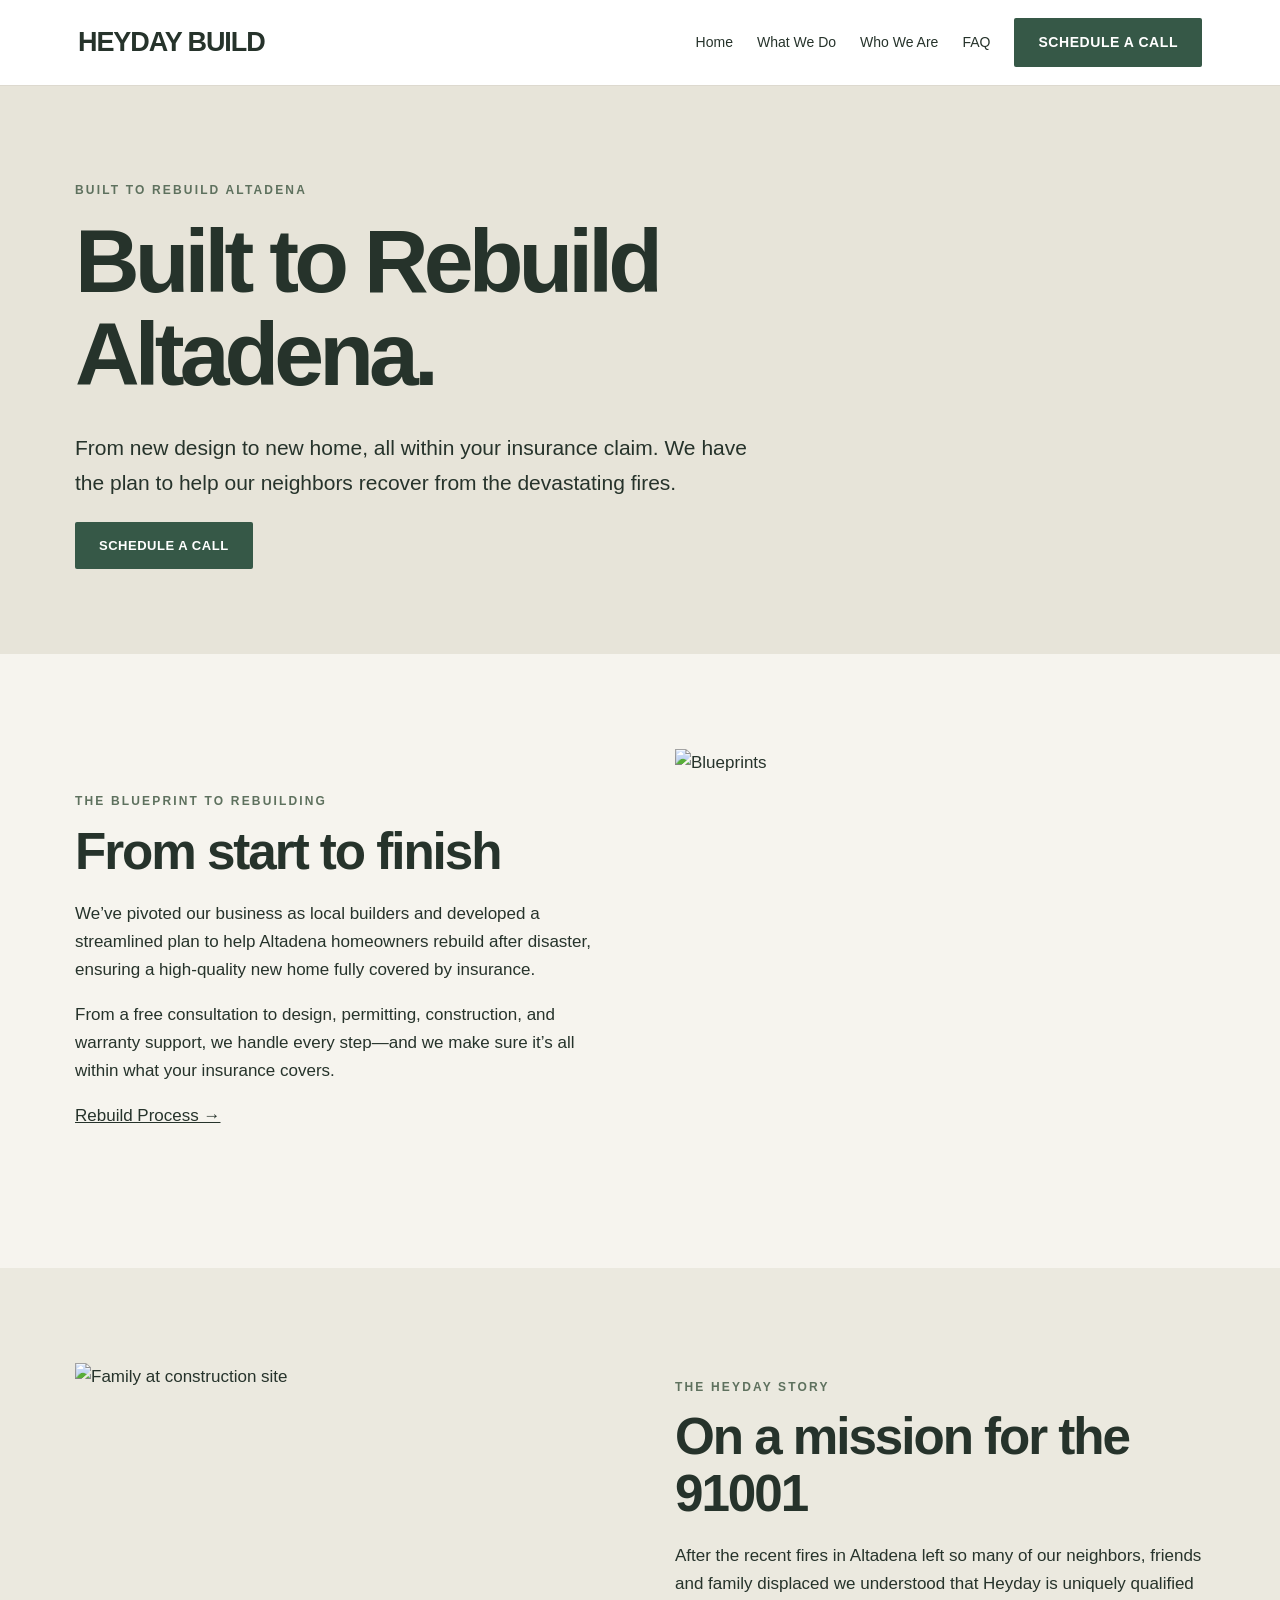
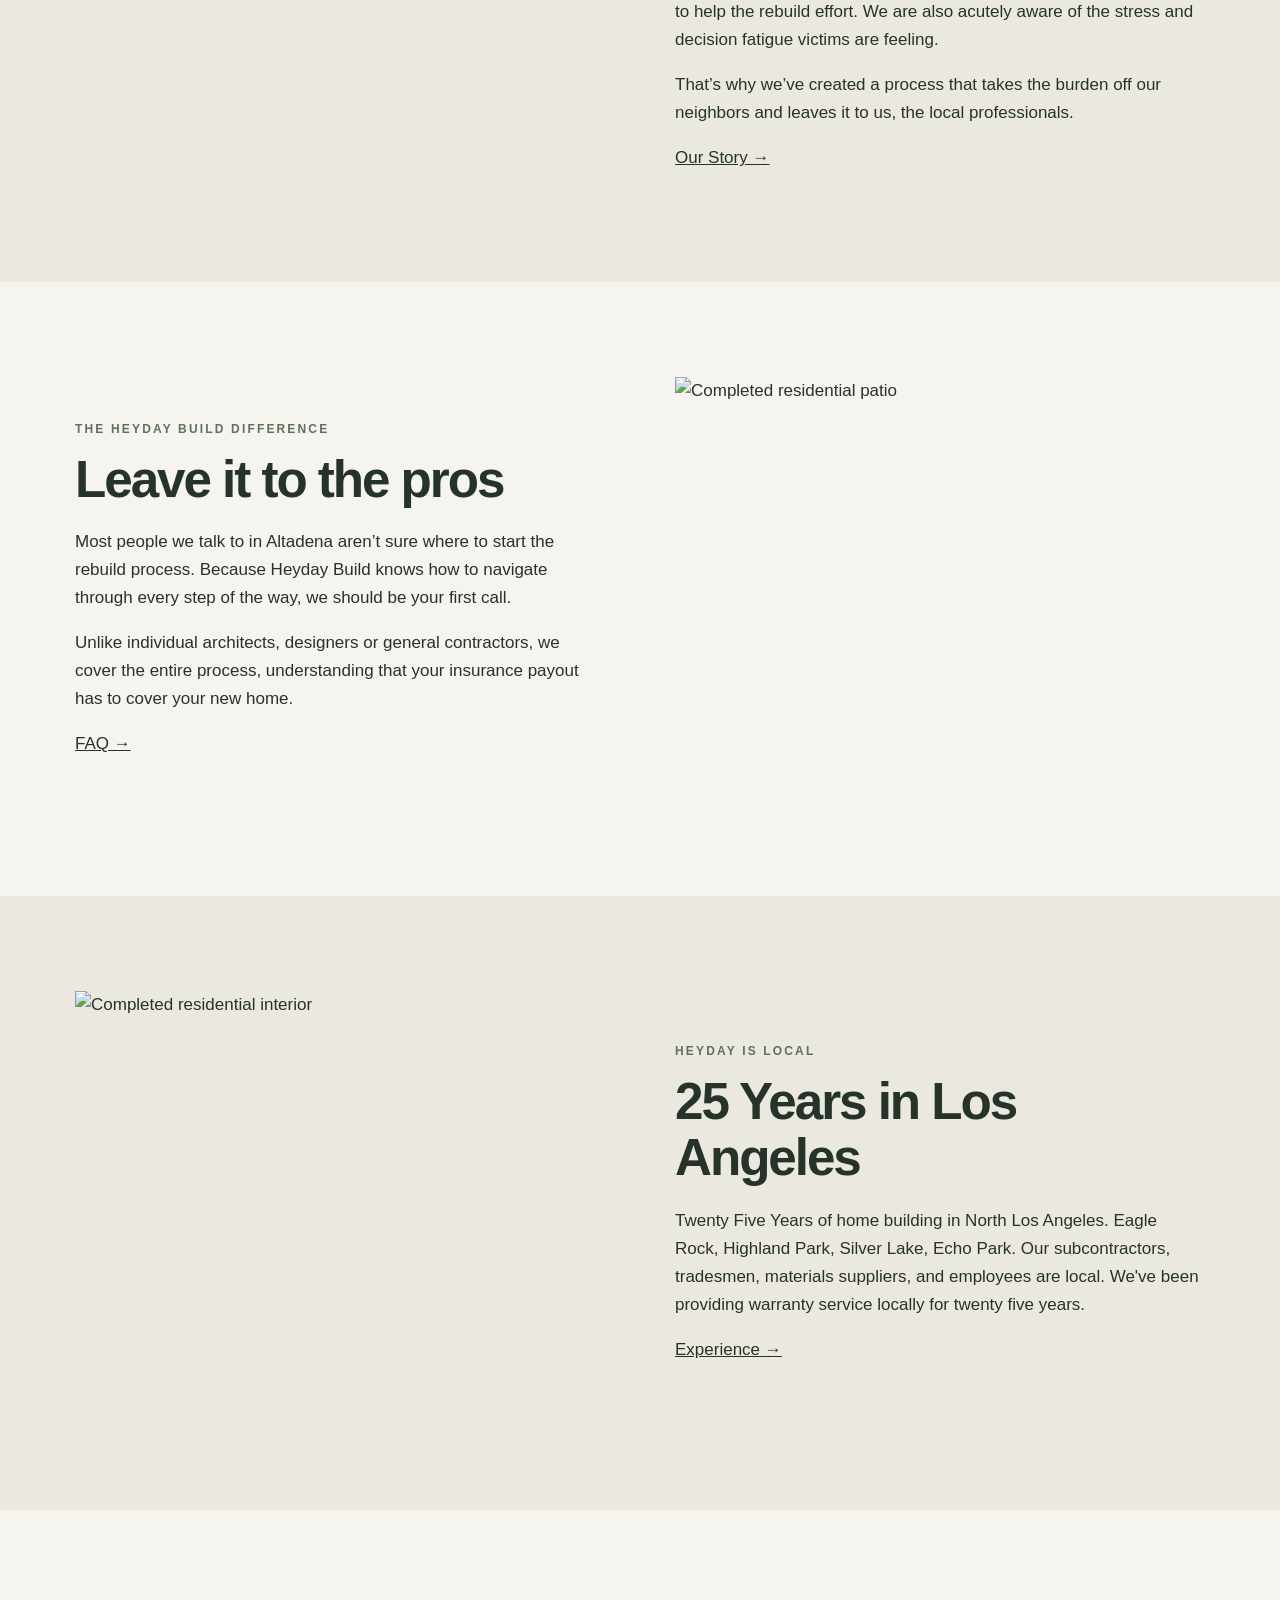
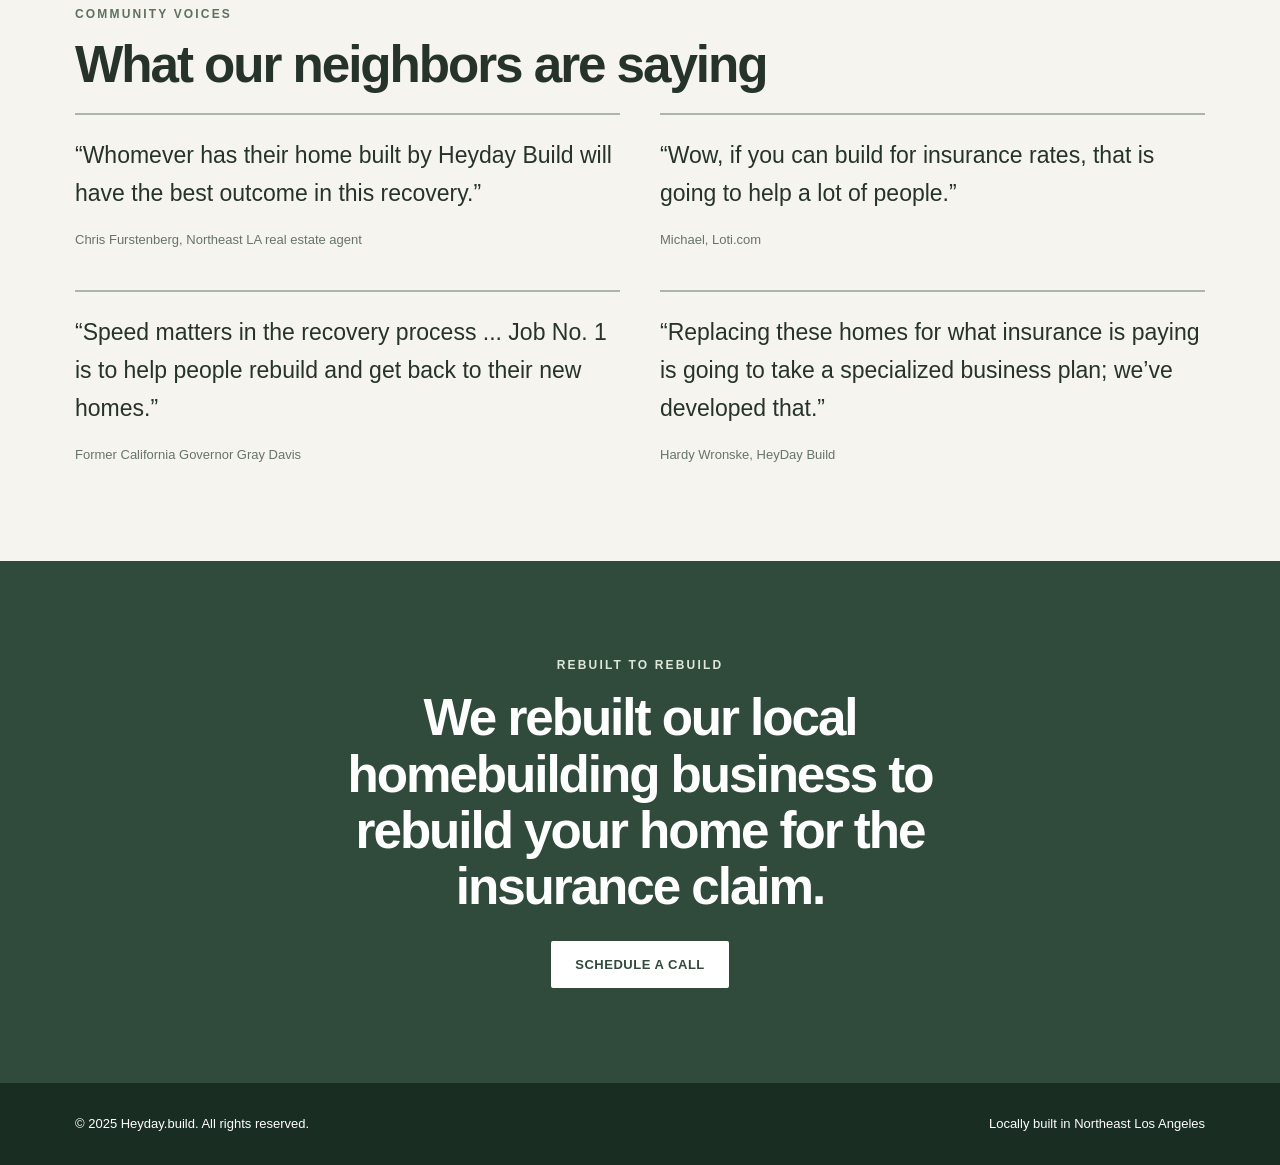
==== index.html @ 7f5b70a7 "Add index.html reconstructed from yourheyday.com" ====
<!doctype html><html lang="en"><head><meta charset="utf-8"><meta name="viewport" content="width=device-width,initial-scale=1"><meta name="description" content="HeyDay Build — rebuilding homes in Altadena, California."><title>Home | HeyDay Build</title><link rel="stylesheet" href="styles.css"></head><body><header><nav><a class="brand" href="index.html">HEYDAY BUILD</a><div class="links"><a href="index.html">Home</a><a href="what-we-do.html">What We Do</a><a href="who-we-are.html">Who We Are</a><a href="faq.html">FAQ</a><a class="button" href="https://calendly.com/hardy-heyday-build/call-with-hardy">Schedule a Call</a></div></nav></header><main><div class="hero"><div class="wrap"><div class="eyebrow">Built to Rebuild Altadena</div><h1>Built to Rebuild Altadena.</h1><p>From new design to new home, all within your insurance claim. We have the plan to help our neighbors recover from the devastating fires.</p><a class="button" href="https://calendly.com/hardy-heyday-build/call-with-hardy">Schedule a Call</a></div></div>
<section><div class="wrap split"><div><div class="eyebrow">The Blueprint to Rebuilding</div><h2>From start to finish</h2><p>We’ve pivoted our business as local builders and developed a streamlined plan to help Altadena homeowners rebuild after disaster, ensuring a high-quality new home fully covered by insurance.</p><p>From a free consultation to design, permitting, construction, and warranty support, we handle every step—and we make sure it’s all within what your insurance covers.</p><a href="what-we-do.html">Rebuild Process →</a></div><img src="https://static.wixstatic.com/media/e1bbda_e536cc737ce74e258945e27e46badb8a~mv2.jpg/v1/fill/w_900,h_710,al_c,q_80/blueprints_edited.jpg" alt="Blueprints" loading="lazy"></div></section>
<section class="alt"><div class="wrap split"><img src="https://static.wixstatic.com/media/e1bbda_803967735cc64f85a67ede570cc320a6~mv2.png/v1/fill/w_960,h_960,al_c,q_85/family%20picture%20construction.png" alt="Family at construction site" loading="lazy"><div><div class="eyebrow">The Heyday Story</div><h2>On a mission for the 91001</h2><p>After the recent fires in Altadena left so many of our neighbors, friends and family displaced we understood that Heyday is uniquely qualified to help the rebuild effort. We are also acutely aware of the stress and decision fatigue victims are feeling.</p><p>That’s why we’ve created a process that takes the burden off our neighbors and leaves it to us, the local professionals.</p><a href="who-we-are.html">Our Story →</a></div></div></section>
<section><div class="wrap split"><div><div class="eyebrow">The Heyday Build Difference</div><h2>Leave it to the pros</h2><p>Most people we talk to in Altadena aren’t sure where to start the rebuild process. Because Heyday Build knows how to navigate through every step of the way, we should be your first call.</p><p>Unlike individual architects, designers or general contractors, we cover the entire process, understanding that your insurance payout has to cover your new home.</p><a href="faq.html">FAQ →</a></div><img src="https://static.wixstatic.com/media/03b303_41859027497f4dd497d5c13ea31595d1~mv2.jpg/v1/fill/w_930,h_620,al_c,q_80/rennie_patio.jpg" alt="Completed residential patio" loading="lazy"></div></section>
<section class="alt"><div class="wrap split"><img src="https://static.wixstatic.com/media/03b303_33082db0b5064b3b9312e9f583172310~mv2.jpg/v1/fill/w_930,h_620,al_c,q_80/rr_int.jpg" alt="Completed residential interior" loading="lazy"><div><div class="eyebrow">Heyday is Local</div><h2>25 Years in Los Angeles</h2><p>Twenty Five Years of home building in North Los Angeles. Eagle Rock, Highland Park, Silver Lake, Echo Park. Our subcontractors, tradesmen, materials suppliers, and employees are local. We've been providing warranty service locally for twenty five years.</p><a href="what-we-do.html#experience">Experience →</a></div></div></section>
<section><div class="wrap"><div class="eyebrow">Community voices</div><h2>What our neighbors are saying</h2><div class="quotes"><div class="quote">“Whomever has their home built by Heyday Build will have the best outcome in this recovery.”<small>Chris Furstenberg, Northeast LA real estate agent</small></div><div class="quote">“Wow, if you can build for insurance rates, that is going to help a lot of people.”<small>Michael, Loti.com</small></div><div class="quote">“Speed matters in the recovery process ... Job No. 1 is to help people rebuild and get back to their new homes.”<small>Former California Governor Gray Davis</small></div><div class="quote">“Replacing these homes for what insurance is paying is going to take a specialized business plan; we’ve developed that.”<small>Hardy Wronske, HeyDay Build</small></div></div></div></section></main><section class="cta"><div class="wrap"><div class="eyebrow" style="color:#dce7d8">ReBuilt to ReBuild</div><h2>We rebuilt our local homebuilding business to rebuild your home for the insurance claim.</h2><a class="button" href="https://calendly.com/hardy-heyday-build/call-with-hardy">Schedule a Call</a></div></section><footer><div class="wrap"><span>© 2025 Heyday.build. All rights reserved.</span><span>Locally built in Northeast Los Angeles</span></div></footer></body></html>
---- styles.css ----
*{box-sizing:border-box}html{scroll-behavior:smooth}body{margin:0;background:#f6f4ee;color:#26332b;font:17px/1.65 Arial,Helvetica,sans-serif}a{color:inherit}header{background:#fff;position:sticky;top:0;z-index:4;border-bottom:1px solid #ddd9cf}nav{max-width:1180px;margin:auto;display:flex;gap:30px;align-items:center;justify-content:space-between;padding:18px 28px}.brand{font-weight:800;letter-spacing:-.04em;font-size:27px;text-decoration:none}.links{display:flex;gap:24px;align-items:center;flex-wrap:wrap}.links a{text-decoration:none;font-size:14px}.links a:hover{text-decoration:underline}.button{display:inline-block;background:#365847;color:white;text-decoration:none;padding:13px 24px;border-radius:2px;font-size:13px;font-weight:bold;letter-spacing:.04em;text-transform:uppercase}.button:hover{background:#213e2d}.hero{background:#e7e4d9;padding:95px 28px 85px}.wrap{max-width:1130px;margin:auto}.hero h1{font-size:clamp(46px,7vw,90px);line-height:1.04;max-width:890px;letter-spacing:-.055em;margin:14px 0 30px}.hero p{max-width:700px;font-size:21px}.eyebrow{text-transform:uppercase;font-size:12px;font-weight:700;letter-spacing:.18em;color:#5e715e}section{padding:95px 28px}.split{display:grid;grid-template-columns:1fr 1fr;gap:70px;align-items:center}.split img{width:100%;aspect-ratio:1.25;object-fit:cover}.split h2,h2{font-size:clamp(32px,4vw,55px);line-height:1.1;letter-spacing:-.04em;margin:12px 0 20px}.split h3{font-size:23px;margin:0 0 15px}.alt{background:#ebe9df}.cta{background:#304b3c;color:white;text-align:center}.cta h2{max-width:750px;margin:15px auto 25px}.cta .button{background:white;color:#304b3c}.quotes{display:grid;grid-template-columns:repeat(2,1fr);gap:40px}.quote{border-top:2px solid #aab6a8;padding-top:22px;font-size:23px}.quote small{font-size:13px;display:block;margin-top:16px;color:#66746a}.steps{display:grid;grid-template-columns:repeat(3,1fr);gap:18px;margin-top:35px}.step{border:1px solid #c7c9bd;padding:24px;background:#fff}.step b{font-size:29px;color:#8c9e8c}.step h3{margin:10px 0}.faq details{border-bottom:1px solid #ccc;padding:21px 0}.faq summary{cursor:pointer;font-size:20px;font-weight:bold}.faq p{max-width:840px}.gridlinks{columns:3;line-height:2.1}.gridlinks a{display:block}footer{padding:30px 28px;background:#192d22;color:white;font-size:13px}footer .wrap{display:flex;justify-content:space-between;gap:20px} @media(max-width:760px){nav{display:block}.links{gap:12px;margin-top:10px}.split,.quotes,.steps{grid-template-columns:1fr}.split{gap:25px}section{padding:58px 22px}.hero{padding:70px 22px}.gridlinks{columns:1}footer .wrap{display:block}}
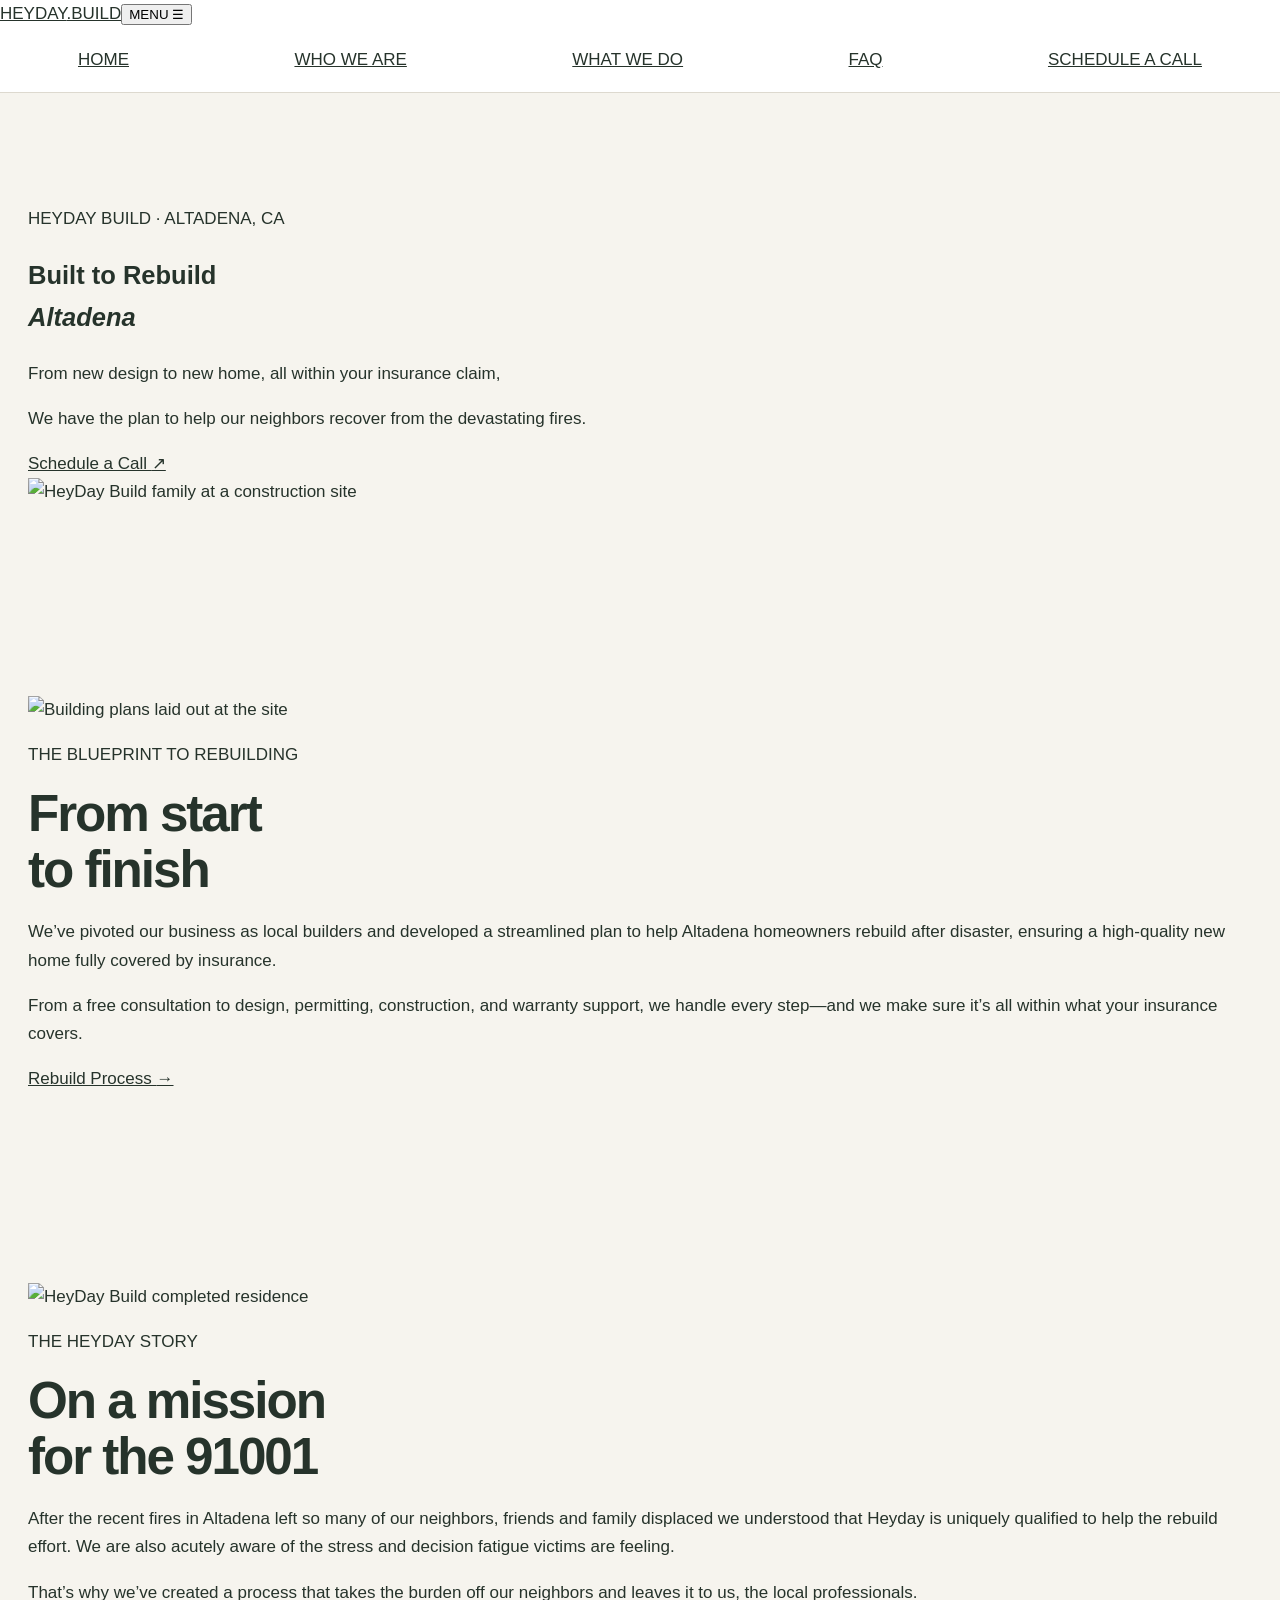
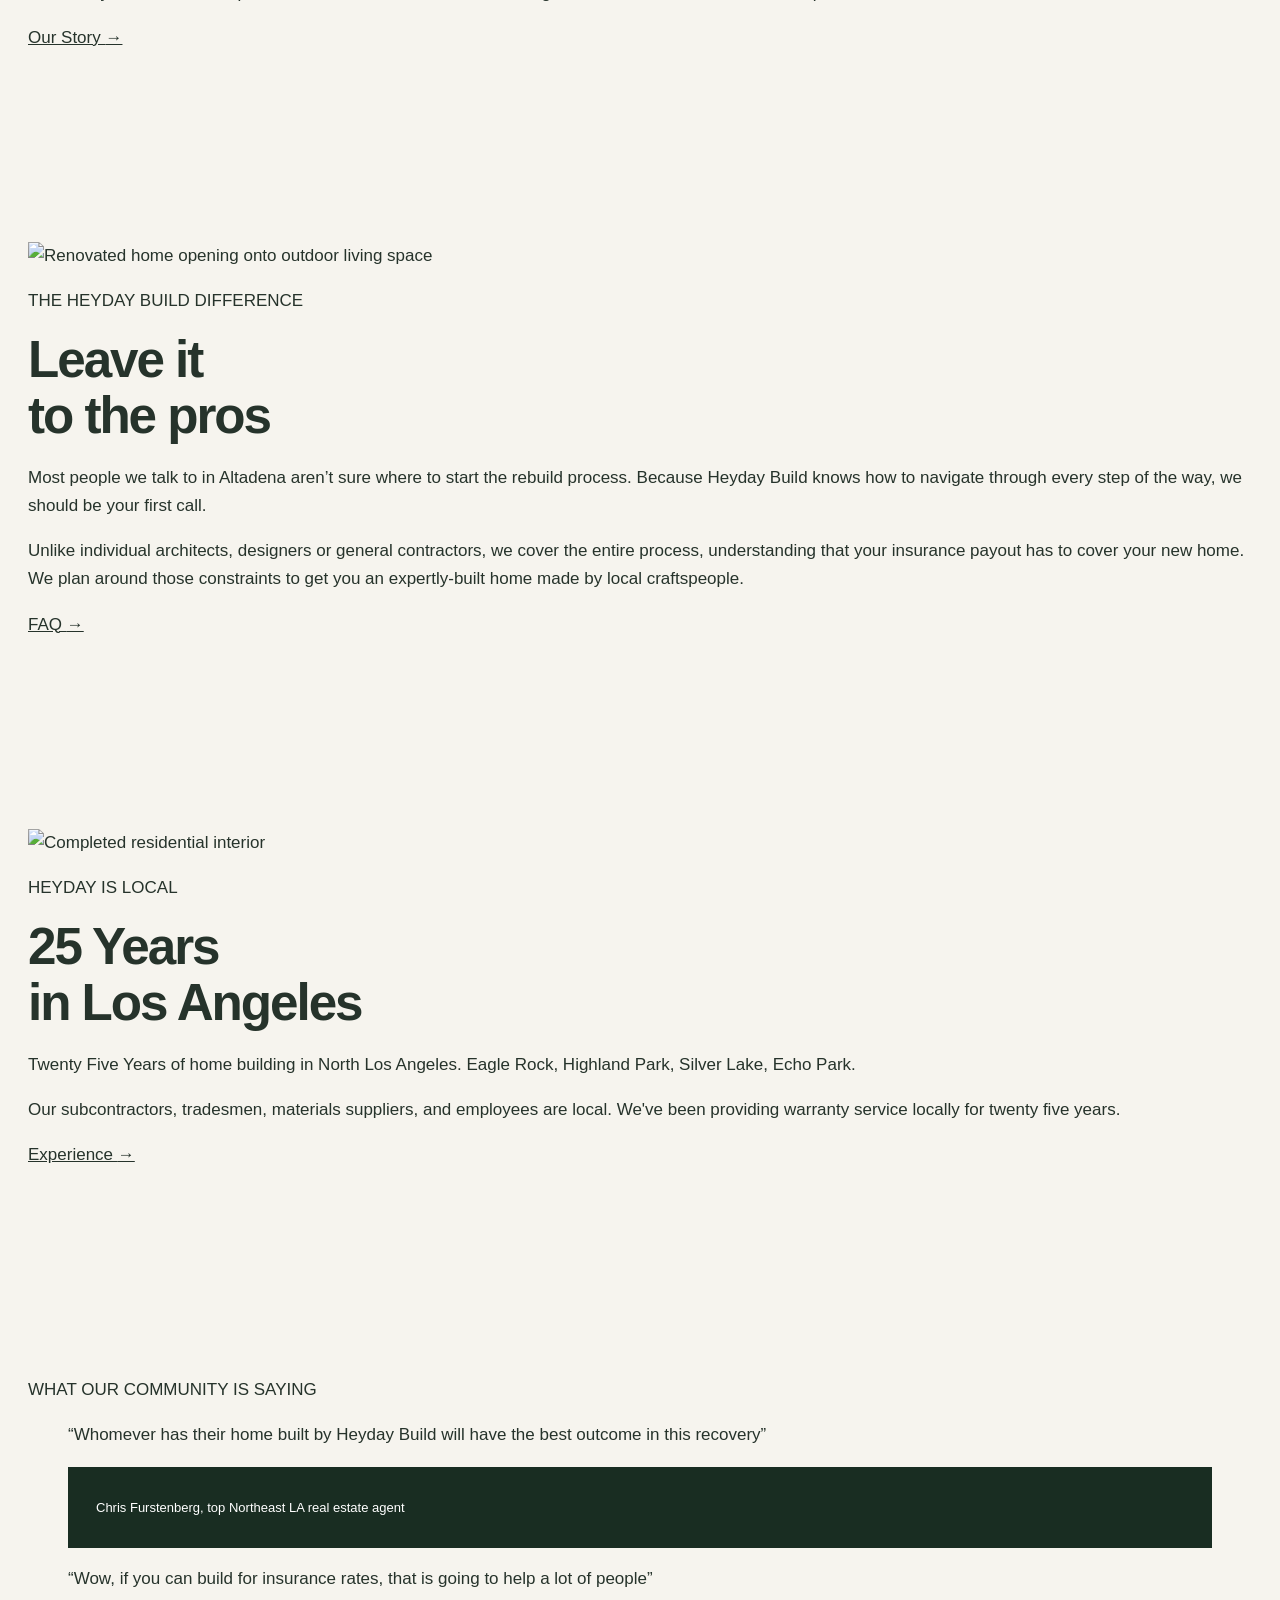
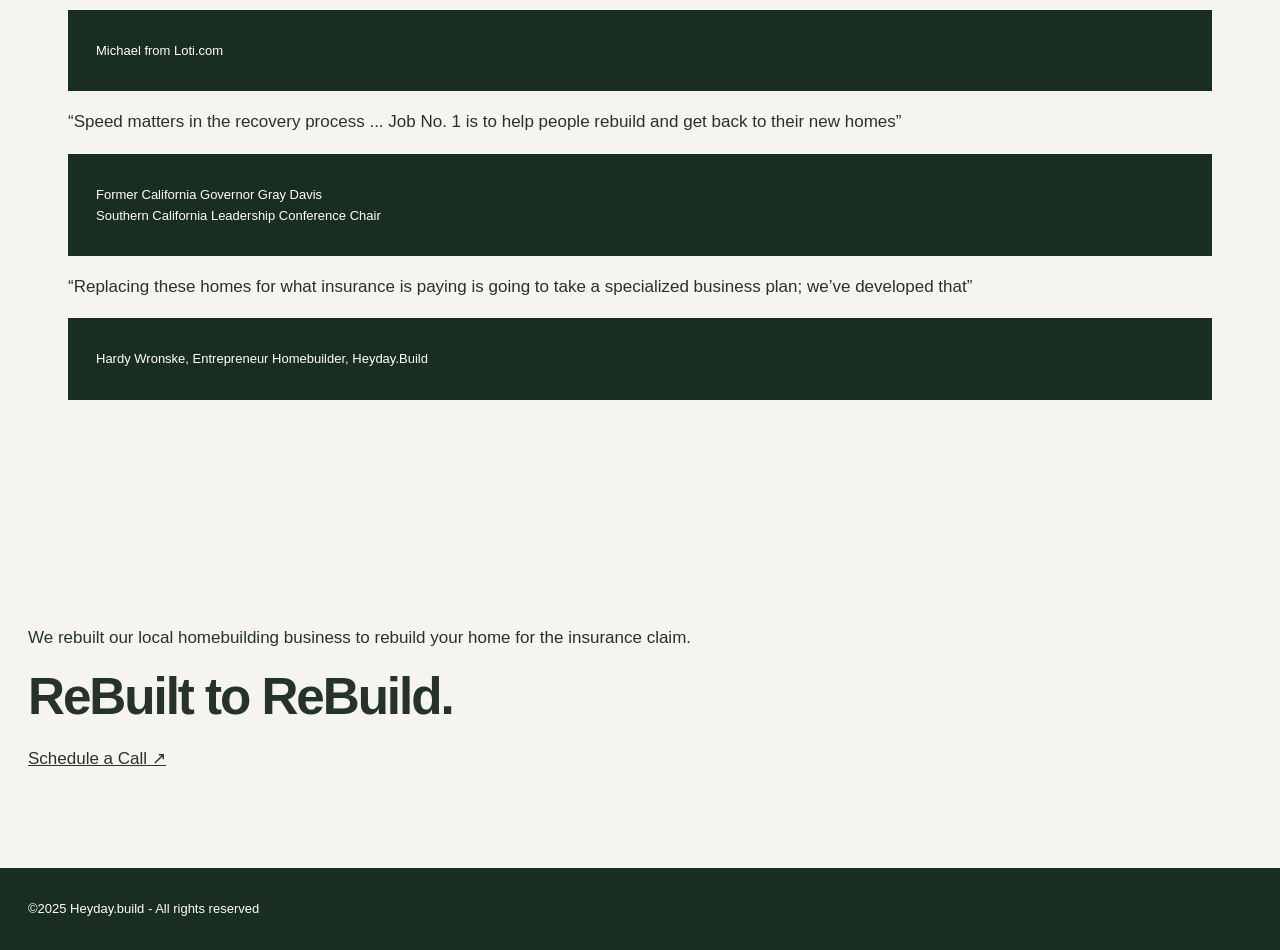
==== commit 2220aad9: "Recreate Wix homepage from saved source HTML and original photographs" ====
--- a/index.html
+++ b/index.html
@@ -1,6 +1,12 @@
-<!doctype html><html lang="en"><head><meta charset="utf-8"><meta name="viewport" content="width=device-width,initial-scale=1"><meta name="description" content="HeyDay Build — rebuilding homes in Altadena, California."><title>Home | HeyDay Build</title><link rel="stylesheet" href="styles.css"></head><body><header><nav><a class="brand" href="index.html">HEYDAY BUILD</a><div class="links"><a href="index.html">Home</a><a href="what-we-do.html">What We Do</a><a href="who-we-are.html">Who We Are</a><a href="faq.html">FAQ</a><a class="button" href="https://calendly.com/hardy-heyday-build/call-with-hardy">Schedule a Call</a></div></nav></header><main><div class="hero"><div class="wrap"><div class="eyebrow">Built to Rebuild Altadena</div><h1>Built to Rebuild Altadena.</h1><p>From new design to new home, all within your insurance claim. We have the plan to help our neighbors recover from the devastating fires.</p><a class="button" href="https://calendly.com/hardy-heyday-build/call-with-hardy">Schedule a Call</a></div></div>
-<section><div class="wrap split"><div><div class="eyebrow">The Blueprint to Rebuilding</div><h2>From start to finish</h2><p>We’ve pivoted our business as local builders and developed a streamlined plan to help Altadena homeowners rebuild after disaster, ensuring a high-quality new home fully covered by insurance.</p><p>From a free consultation to design, permitting, construction, and warranty support, we handle every step—and we make sure it’s all within what your insurance covers.</p><a href="what-we-do.html">Rebuild Process →</a></div><img src="https://static.wixstatic.com/media/e1bbda_e536cc737ce74e258945e27e46badb8a~mv2.jpg/v1/fill/w_900,h_710,al_c,q_80/blueprints_edited.jpg" alt="Blueprints" loading="lazy"></div></section>
-<section class="alt"><div class="wrap split"><img src="https://static.wixstatic.com/media/e1bbda_803967735cc64f85a67ede570cc320a6~mv2.png/v1/fill/w_960,h_960,al_c,q_85/family%20picture%20construction.png" alt="Family at construction site" loading="lazy"><div><div class="eyebrow">The Heyday Story</div><h2>On a mission for the 91001</h2><p>After the recent fires in Altadena left so many of our neighbors, friends and family displaced we understood that Heyday is uniquely qualified to help the rebuild effort. We are also acutely aware of the stress and decision fatigue victims are feeling.</p><p>That’s why we’ve created a process that takes the burden off our neighbors and leaves it to us, the local professionals.</p><a href="who-we-are.html">Our Story →</a></div></div></section>
-<section><div class="wrap split"><div><div class="eyebrow">The Heyday Build Difference</div><h2>Leave it to the pros</h2><p>Most people we talk to in Altadena aren’t sure where to start the rebuild process. Because Heyday Build knows how to navigate through every step of the way, we should be your first call.</p><p>Unlike individual architects, designers or general contractors, we cover the entire process, understanding that your insurance payout has to cover your new home.</p><a href="faq.html">FAQ →</a></div><img src="https://static.wixstatic.com/media/03b303_41859027497f4dd497d5c13ea31595d1~mv2.jpg/v1/fill/w_930,h_620,al_c,q_80/rennie_patio.jpg" alt="Completed residential patio" loading="lazy"></div></section>
-<section class="alt"><div class="wrap split"><img src="https://static.wixstatic.com/media/03b303_33082db0b5064b3b9312e9f583172310~mv2.jpg/v1/fill/w_930,h_620,al_c,q_80/rr_int.jpg" alt="Completed residential interior" loading="lazy"><div><div class="eyebrow">Heyday is Local</div><h2>25 Years in Los Angeles</h2><p>Twenty Five Years of home building in North Los Angeles. Eagle Rock, Highland Park, Silver Lake, Echo Park. Our subcontractors, tradesmen, materials suppliers, and employees are local. We've been providing warranty service locally for twenty five years.</p><a href="what-we-do.html#experience">Experience →</a></div></div></section>
-<section><div class="wrap"><div class="eyebrow">Community voices</div><h2>What our neighbors are saying</h2><div class="quotes"><div class="quote">“Whomever has their home built by Heyday Build will have the best outcome in this recovery.”<small>Chris Furstenberg, Northeast LA real estate agent</small></div><div class="quote">“Wow, if you can build for insurance rates, that is going to help a lot of people.”<small>Michael, Loti.com</small></div><div class="quote">“Speed matters in the recovery process ... Job No. 1 is to help people rebuild and get back to their new homes.”<small>Former California Governor Gray Davis</small></div><div class="quote">“Replacing these homes for what insurance is paying is going to take a specialized business plan; we’ve developed that.”<small>Hardy Wronske, HeyDay Build</small></div></div></div></section></main><section class="cta"><div class="wrap"><div class="eyebrow" style="color:#dce7d8">ReBuilt to ReBuild</div><h2>We rebuilt our local homebuilding business to rebuild your home for the insurance claim.</h2><a class="button" href="https://calendly.com/hardy-heyday-build/call-with-hardy">Schedule a Call</a></div></section><footer><div class="wrap"><span>© 2025 Heyday.build. All rights reserved.</span><span>Locally built in Northeast Los Angeles</span></div></footer></body></html>+<!doctype html>
+<html lang="en"><head><meta charset="utf-8"><meta name="viewport" content="width=device-width,initial-scale=1"><title>Home | Local Builder with Insurance Estimating</title><meta name="description" content="HeyDay Build: Built to Rebuild Altadena. From new design to new home, all within your insurance claim."><link rel="stylesheet" href="styles.css"></head><body>
+<header class="site-header"><div class="top"><a class="wordmark" href="/">HEYDAY<span>.BUILD</span></a><button class="menu-toggle" aria-label="Toggle navigation" aria-expanded="false" onclick="let n=document.querySelector('.navlinks');let x=n.classList.toggle('open');this.setAttribute('aria-expanded',x)">MENU <span aria-hidden="true">☰</span></button><nav class="navlinks" aria-label="Main navigation"><a class="active" href="/">HOME</a><a href="who-we-are.html">WHO WE ARE</a><a href="what-we-do.html">WHAT WE DO</a><a href="faq.html">FAQ</a><a href="https://calendly.com/hardy-heyday-build/call-with-hardy" class="nav-cta">SCHEDULE A CALL</a></nav></div></header>
+<main id="main">
+<section class="intro"><div class="intro-inner"><div class="intro-copy"><p class="overline">HEYDAY BUILD · ALTADENA, CA</p><h1>Built to Rebuild<br><em>Altadena</em></h1><p class="lead">From new design to new home, all within your insurance claim,</p><p>We have the plan to help our neighbors recover from the devastating fires.</p><a class="btn" href="https://calendly.com/hardy-heyday-build/call-with-hardy">Schedule a Call <span aria-hidden="true">↗</span></a></div><div class="intro-image"><img src="https://static.wixstatic.com/media/e1bbda_803967735cc64f85a67ede570cc320a6~mv2.png" alt="HeyDay Build family at a construction site" fetchpriority="high"></div></div></section>
+<section class="feature feature-white"><div class="feature-inner"><div class="photo"><img src="https://static.wixstatic.com/media/e1bbda_e536cc737ce74e258945e27e46badb8a~mv2.jpg" alt="Building plans laid out at the site" loading="lazy"></div><div class="copy"><p class="overline">THE BLUEPRINT TO REBUILDING</p><h2>From start<br>to finish</h2><p>We’ve pivoted our business as local builders and developed a streamlined plan to help Altadena homeowners rebuild after disaster, ensuring a high-quality new home fully covered by insurance.</p><p>From a free consultation to design, permitting, construction, and warranty support, we handle every step—and we make sure it’s all within what your insurance covers.</p><a class="text-link" href="what-we-do.html">Rebuild Process <span aria-hidden="true">→</span></a></div></div></section>
+<section class="feature feature-tan"><div class="feature-inner reverse"><div class="photo"><img src="https://static.wixstatic.com/media/03b303_937afa3f3f65413ebb336cfc59804486~mv2.jpg" alt="HeyDay Build completed residence" loading="lazy"></div><div class="copy"><p class="overline">THE HEYDAY STORY</p><h2>On a mission<br>for the 91001</h2><p>After the recent fires in Altadena left so many of our neighbors, friends and family displaced we understood that Heyday is uniquely qualified to help the rebuild effort. We are also acutely aware of the stress and decision fatigue victims are feeling.</p><p>That’s why we’ve created a process that takes the burden off our neighbors and leaves it to us, the local professionals.</p><a class="text-link" href="who-we-are.html">Our Story <span aria-hidden="true">→</span></a></div></div></section>
+<section class="feature feature-white"><div class="feature-inner"><div class="photo"><img src="https://static.wixstatic.com/media/03b303_41859027497f4dd497d5c13ea31595d1~mv2.jpg" alt="Renovated home opening onto outdoor living space" loading="lazy"></div><div class="copy"><p class="overline">THE HEYDAY BUILD DIFFERENCE</p><h2>Leave it<br>to the pros</h2><p>Most people we talk to in Altadena aren’t sure where to start the rebuild process. Because Heyday Build knows how to navigate through every step of the way, we should be your first call.</p><p>Unlike individual architects, designers or general contractors, we cover the entire process, understanding that your insurance payout has to cover your new home. We plan around those constraints to get you an expertly-built home made by local craftspeople.</p><a class="text-link" href="faq.html">FAQ <span aria-hidden="true">→</span></a></div></div></section>
+<section class="feature feature-tan"><div class="feature-inner reverse"><div class="photo"><img src="https://static.wixstatic.com/media/03b303_33082db0b5064b3b9312e9f583172310~mv2.jpg" alt="Completed residential interior" loading="lazy"></div><div class="copy"><p class="overline">HEYDAY IS LOCAL</p><h2>25 Years<br>in Los Angeles</h2><p>Twenty Five Years of home building in North Los Angeles. Eagle Rock, Highland Park, Silver Lake, Echo Park.</p><p>Our subcontractors, tradesmen, materials suppliers, and employees are local. We've been providing warranty service locally for twenty five years.</p><a class="text-link" href="what-we-do.html#experience">Experience <span aria-hidden="true">→</span></a></div></div></section>
+<section class="testimonials"><div class="contained"><p class="overline">WHAT OUR COMMUNITY IS SAYING</p><div class="quote-grid"><blockquote><p>“Whomever has their home built by Heyday Build will have the best outcome in this recovery”</p><footer>Chris Furstenberg, top Northeast LA real estate agent</footer></blockquote><blockquote><p>“Wow, if you can build for insurance rates, that is going to help a lot of people”</p><footer>Michael from Loti.com</footer></blockquote><blockquote><p>“Speed matters in the recovery process ... Job No. 1 is to help people rebuild and get back to their new homes”</p><footer>Former California Governor Gray Davis<br>Southern California Leadership Conference Chair</footer></blockquote><blockquote><p>“Replacing these homes for what insurance is paying is going to take a specialized business plan; we’ve developed that”</p><footer>Hardy Wronske, Entrepreneur Homebuilder, Heyday.Build</footer></blockquote></div></div></section>
+<section class="end-cta"><div class="contained"><p>We rebuilt our local homebuilding business to rebuild your home for the insurance claim.</p><h2>ReBuilt to ReBuild.</h2><a class="btn light" href="https://calendly.com/hardy-heyday-build/call-with-hardy">Schedule a Call <span aria-hidden="true">↗</span></a></div></section>
+</main><footer class="site-footer">©2025 Heyday.build - All rights reserved</footer></body></html>
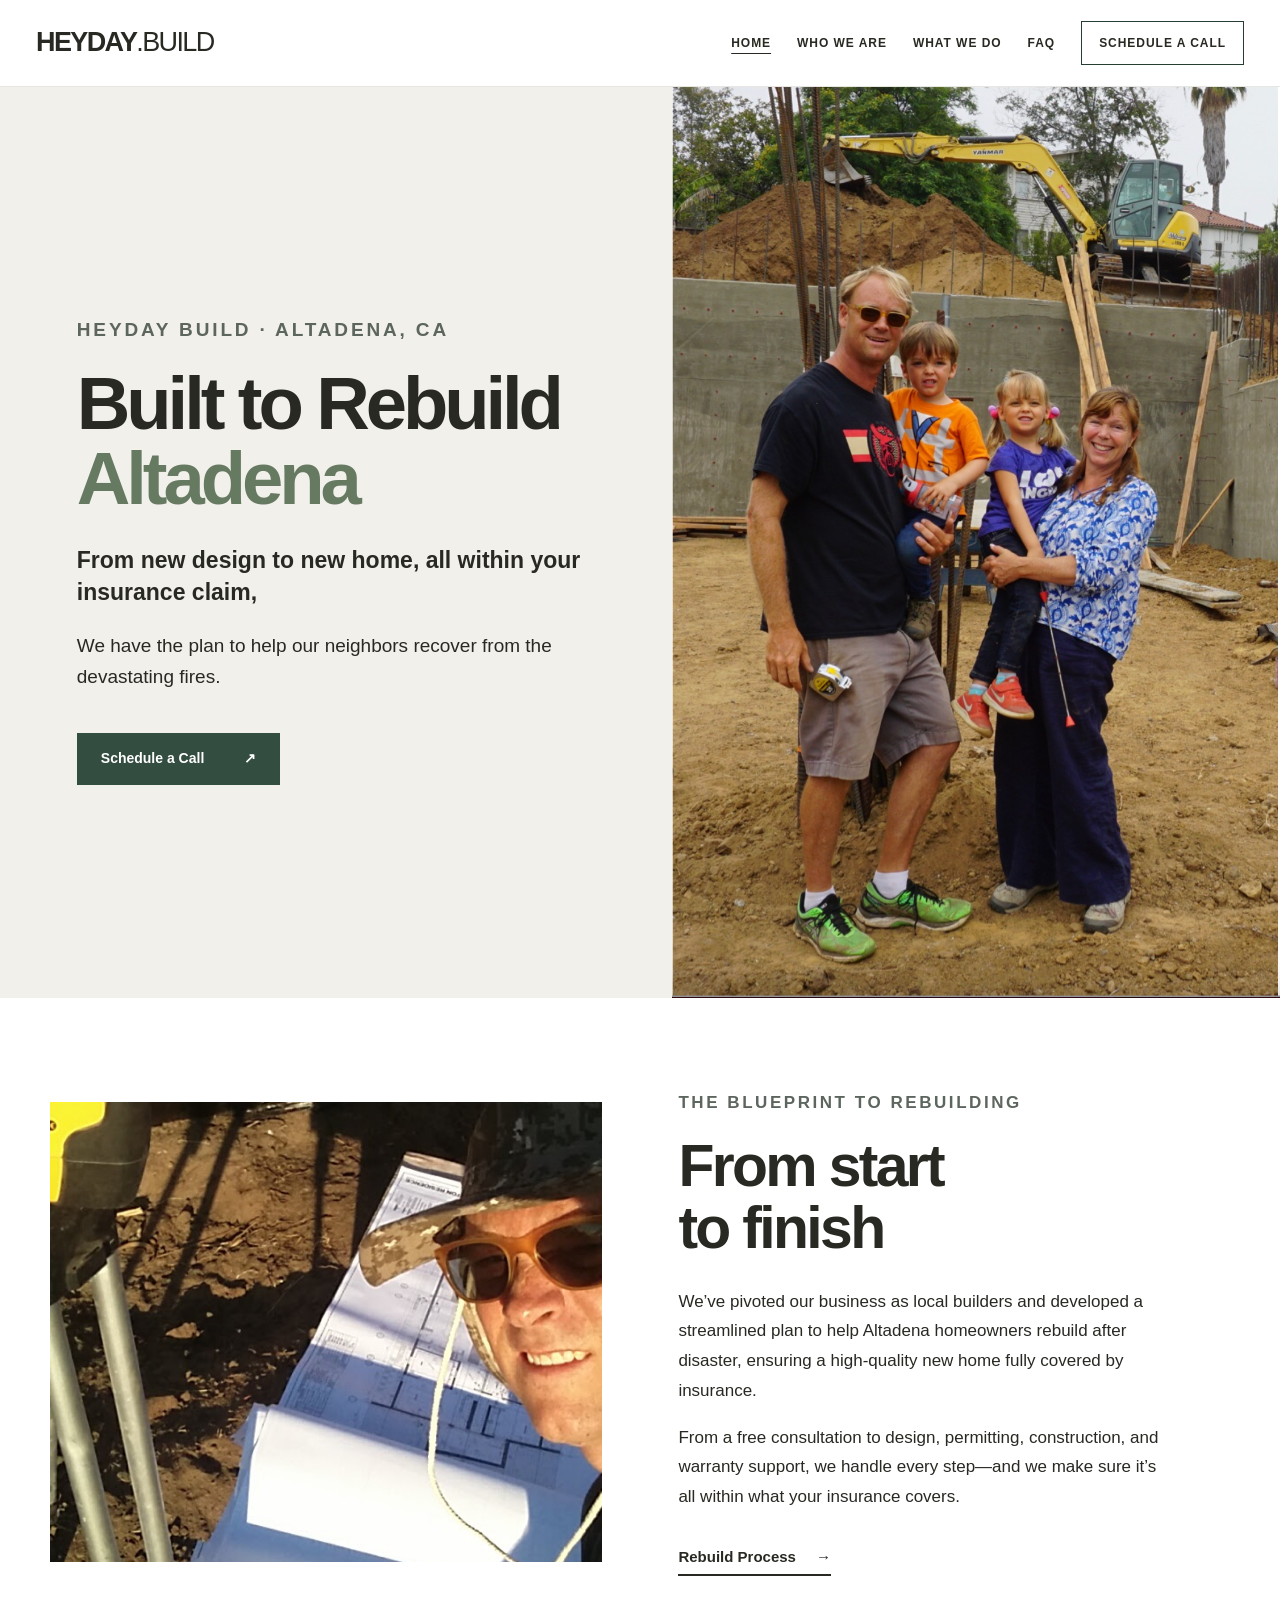
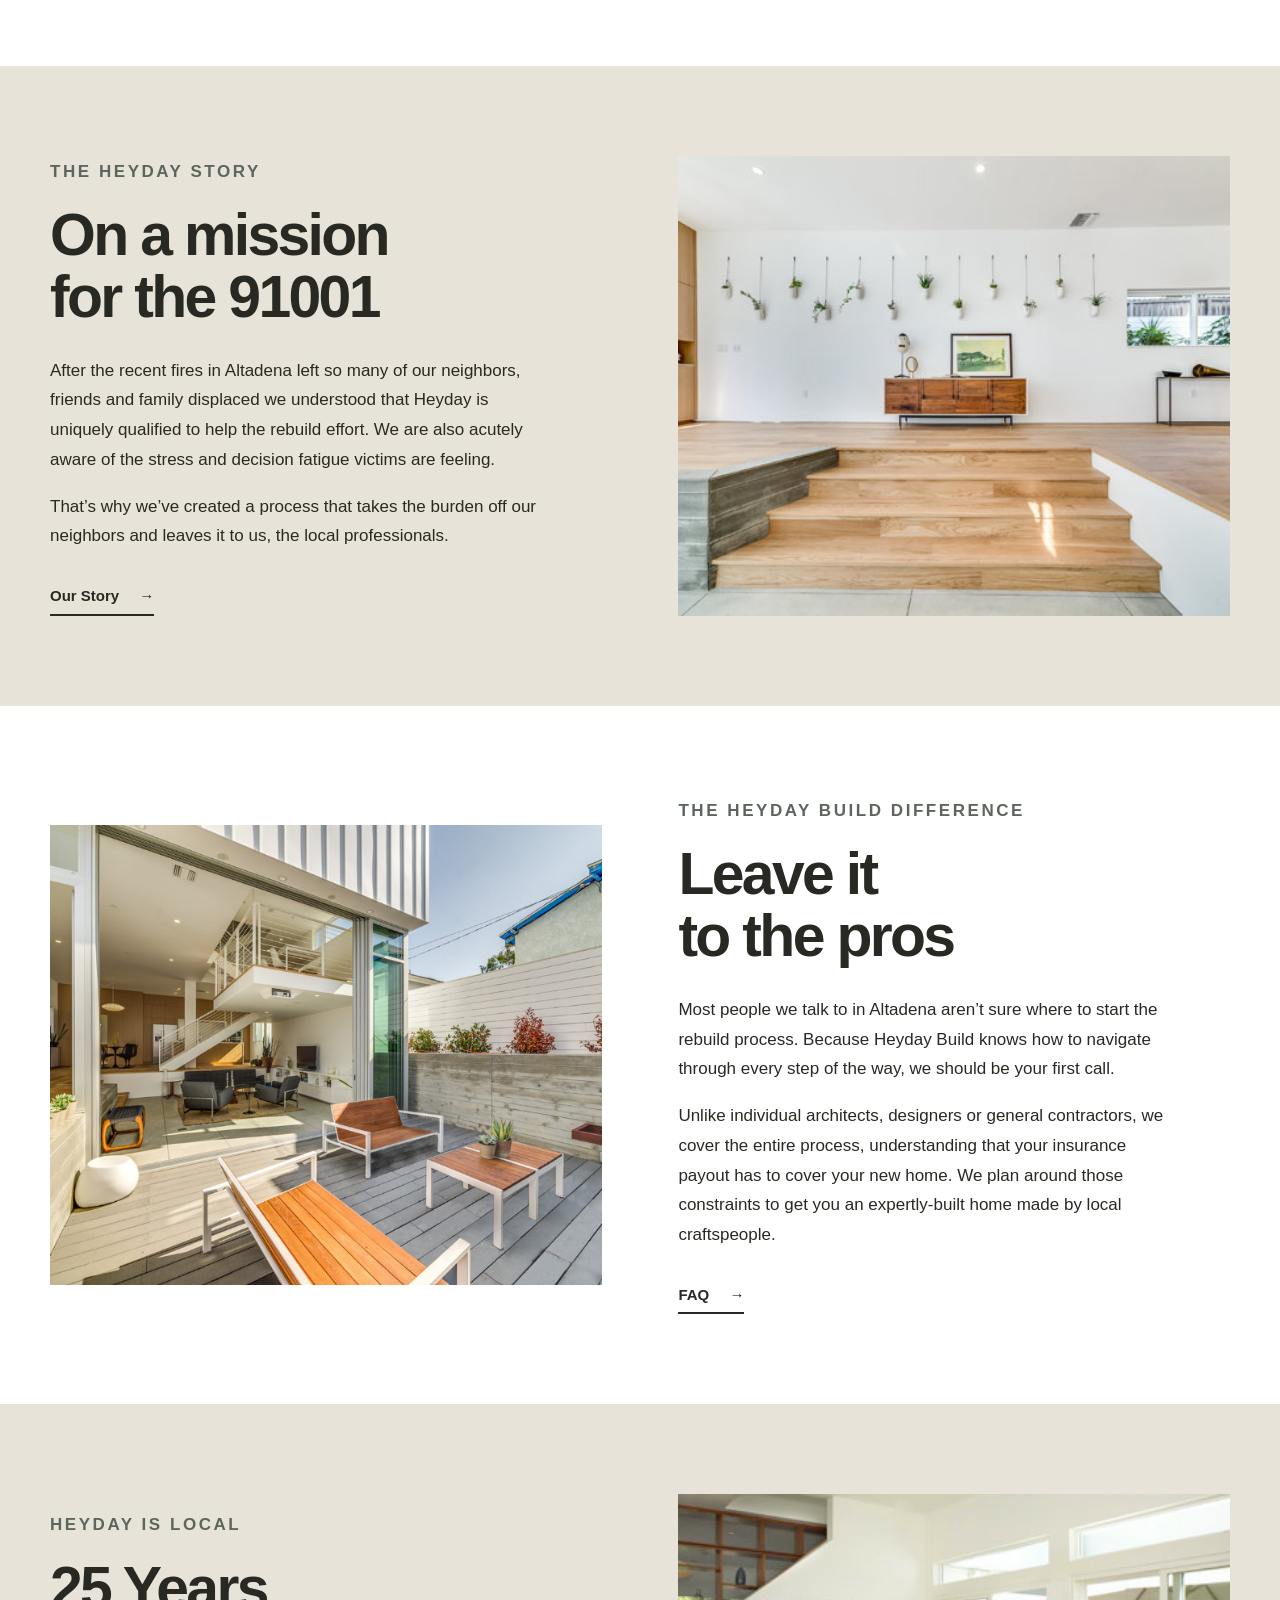
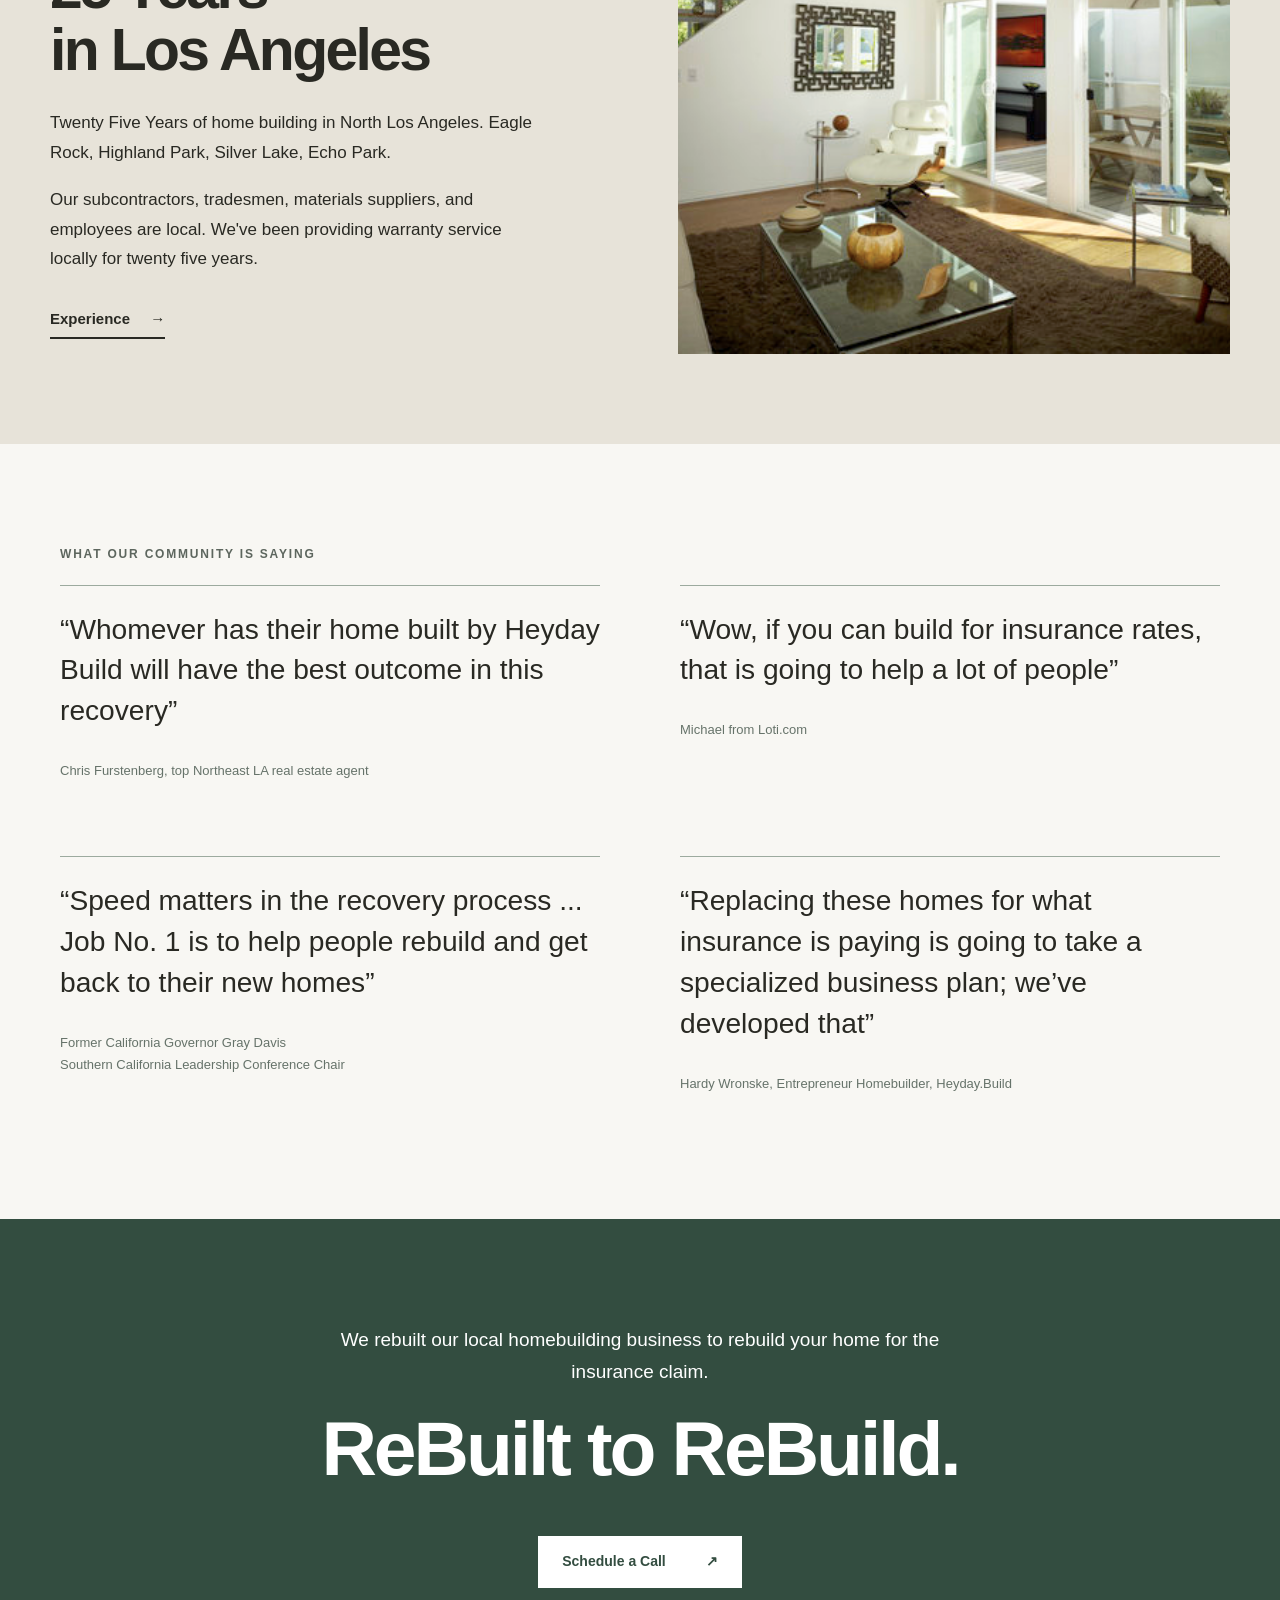
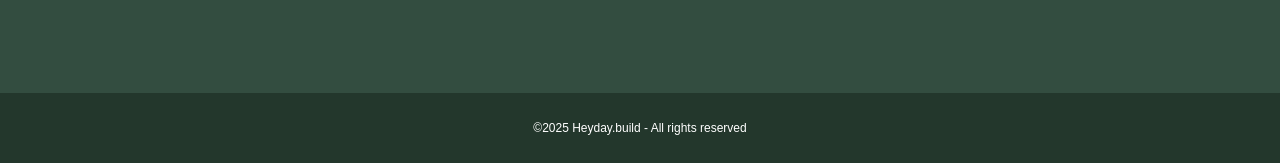
==== commit 88c359d1: "Host Heyday photographs in repository instead of Wix" ====
--- a/index.html
+++ b/index.html
@@ -2,11 +2,11 @@
 <html lang="en"><head><meta charset="utf-8"><meta name="viewport" content="width=device-width,initial-scale=1"><title>Home | Local Builder with Insurance Estimating</title><meta name="description" content="HeyDay Build: Built to Rebuild Altadena. From new design to new home, all within your insurance claim."><link rel="stylesheet" href="styles.css"></head><body>
 <header class="site-header"><div class="top"><a class="wordmark" href="/">HEYDAY<span>.BUILD</span></a><button class="menu-toggle" aria-label="Toggle navigation" aria-expanded="false" onclick="let n=document.querySelector('.navlinks');let x=n.classList.toggle('open');this.setAttribute('aria-expanded',x)">MENU <span aria-hidden="true">☰</span></button><nav class="navlinks" aria-label="Main navigation"><a class="active" href="/">HOME</a><a href="who-we-are.html">WHO WE ARE</a><a href="what-we-do.html">WHAT WE DO</a><a href="faq.html">FAQ</a><a href="https://calendly.com/hardy-heyday-build/call-with-hardy" class="nav-cta">SCHEDULE A CALL</a></nav></div></header>
 <main id="main">
-<section class="intro"><div class="intro-inner"><div class="intro-copy"><p class="overline">HEYDAY BUILD · ALTADENA, CA</p><h1>Built to Rebuild<br><em>Altadena</em></h1><p class="lead">From new design to new home, all within your insurance claim,</p><p>We have the plan to help our neighbors recover from the devastating fires.</p><a class="btn" href="https://calendly.com/hardy-heyday-build/call-with-hardy">Schedule a Call <span aria-hidden="true">↗</span></a></div><div class="intro-image"><img src="https://static.wixstatic.com/media/e1bbda_803967735cc64f85a67ede570cc320a6~mv2.png" alt="HeyDay Build family at a construction site" fetchpriority="high"></div></div></section>
-<section class="feature feature-white"><div class="feature-inner"><div class="photo"><img src="https://static.wixstatic.com/media/e1bbda_e536cc737ce74e258945e27e46badb8a~mv2.jpg" alt="Building plans laid out at the site" loading="lazy"></div><div class="copy"><p class="overline">THE BLUEPRINT TO REBUILDING</p><h2>From start<br>to finish</h2><p>We’ve pivoted our business as local builders and developed a streamlined plan to help Altadena homeowners rebuild after disaster, ensuring a high-quality new home fully covered by insurance.</p><p>From a free consultation to design, permitting, construction, and warranty support, we handle every step—and we make sure it’s all within what your insurance covers.</p><a class="text-link" href="what-we-do.html">Rebuild Process <span aria-hidden="true">→</span></a></div></div></section>
-<section class="feature feature-tan"><div class="feature-inner reverse"><div class="photo"><img src="https://static.wixstatic.com/media/03b303_937afa3f3f65413ebb336cfc59804486~mv2.jpg" alt="HeyDay Build completed residence" loading="lazy"></div><div class="copy"><p class="overline">THE HEYDAY STORY</p><h2>On a mission<br>for the 91001</h2><p>After the recent fires in Altadena left so many of our neighbors, friends and family displaced we understood that Heyday is uniquely qualified to help the rebuild effort. We are also acutely aware of the stress and decision fatigue victims are feeling.</p><p>That’s why we’ve created a process that takes the burden off our neighbors and leaves it to us, the local professionals.</p><a class="text-link" href="who-we-are.html">Our Story <span aria-hidden="true">→</span></a></div></div></section>
-<section class="feature feature-white"><div class="feature-inner"><div class="photo"><img src="https://static.wixstatic.com/media/03b303_41859027497f4dd497d5c13ea31595d1~mv2.jpg" alt="Renovated home opening onto outdoor living space" loading="lazy"></div><div class="copy"><p class="overline">THE HEYDAY BUILD DIFFERENCE</p><h2>Leave it<br>to the pros</h2><p>Most people we talk to in Altadena aren’t sure where to start the rebuild process. Because Heyday Build knows how to navigate through every step of the way, we should be your first call.</p><p>Unlike individual architects, designers or general contractors, we cover the entire process, understanding that your insurance payout has to cover your new home. We plan around those constraints to get you an expertly-built home made by local craftspeople.</p><a class="text-link" href="faq.html">FAQ <span aria-hidden="true">→</span></a></div></div></section>
-<section class="feature feature-tan"><div class="feature-inner reverse"><div class="photo"><img src="https://static.wixstatic.com/media/03b303_33082db0b5064b3b9312e9f583172310~mv2.jpg" alt="Completed residential interior" loading="lazy"></div><div class="copy"><p class="overline">HEYDAY IS LOCAL</p><h2>25 Years<br>in Los Angeles</h2><p>Twenty Five Years of home building in North Los Angeles. Eagle Rock, Highland Park, Silver Lake, Echo Park.</p><p>Our subcontractors, tradesmen, materials suppliers, and employees are local. We've been providing warranty service locally for twenty five years.</p><a class="text-link" href="what-we-do.html#experience">Experience <span aria-hidden="true">→</span></a></div></div></section>
+<section class="intro"><div class="intro-inner"><div class="intro-copy"><p class="overline">HEYDAY BUILD · ALTADENA, CA</p><h1>Built to Rebuild<br><em>Altadena</em></h1><p class="lead">From new design to new home, all within your insurance claim,</p><p>We have the plan to help our neighbors recover from the devastating fires.</p><a class="btn" href="https://calendly.com/hardy-heyday-build/call-with-hardy">Schedule a Call <span aria-hidden="true">↗</span></a></div><div class="intro-image"><img src="images/heyday-family.png" alt="HeyDay Build family at a construction site" fetchpriority="high"></div></div></section>
+<section class="feature feature-white"><div class="feature-inner"><div class="photo"><img src="images/construction-plans.jpg" alt="Building plans laid out at the site" loading="lazy"></div><div class="copy"><p class="overline">THE BLUEPRINT TO REBUILDING</p><h2>From start<br>to finish</h2><p>We’ve pivoted our business as local builders and developed a streamlined plan to help Altadena homeowners rebuild after disaster, ensuring a high-quality new home fully covered by insurance.</p><p>From a free consultation to design, permitting, construction, and warranty support, we handle every step—and we make sure it’s all within what your insurance covers.</p><a class="text-link" href="what-we-do.html">Rebuild Process <span aria-hidden="true">→</span></a></div></div></section>
+<section class="feature feature-tan"><div class="feature-inner reverse"><div class="photo"><img src="images/completed-home.jpg" alt="HeyDay Build completed residence" loading="lazy"></div><div class="copy"><p class="overline">THE HEYDAY STORY</p><h2>On a mission<br>for the 91001</h2><p>After the recent fires in Altadena left so many of our neighbors, friends and family displaced we understood that Heyday is uniquely qualified to help the rebuild effort. We are also acutely aware of the stress and decision fatigue victims are feeling.</p><p>That’s why we’ve created a process that takes the burden off our neighbors and leaves it to us, the local professionals.</p><a class="text-link" href="who-we-are.html">Our Story <span aria-hidden="true">→</span></a></div></div></section>
+<section class="feature feature-white"><div class="feature-inner"><div class="photo"><img src="images/indoor-outdoor-home.jpg" alt="Renovated home opening onto outdoor living space" loading="lazy"></div><div class="copy"><p class="overline">THE HEYDAY BUILD DIFFERENCE</p><h2>Leave it<br>to the pros</h2><p>Most people we talk to in Altadena aren’t sure where to start the rebuild process. Because Heyday Build knows how to navigate through every step of the way, we should be your first call.</p><p>Unlike individual architects, designers or general contractors, we cover the entire process, understanding that your insurance payout has to cover your new home. We plan around those constraints to get you an expertly-built home made by local craftspeople.</p><a class="text-link" href="faq.html">FAQ <span aria-hidden="true">→</span></a></div></div></section>
+<section class="feature feature-tan"><div class="feature-inner reverse"><div class="photo"><img src="images/home-interior.jpg" alt="Completed residential interior" loading="lazy"></div><div class="copy"><p class="overline">HEYDAY IS LOCAL</p><h2>25 Years<br>in Los Angeles</h2><p>Twenty Five Years of home building in North Los Angeles. Eagle Rock, Highland Park, Silver Lake, Echo Park.</p><p>Our subcontractors, tradesmen, materials suppliers, and employees are local. We've been providing warranty service locally for twenty five years.</p><a class="text-link" href="what-we-do.html#experience">Experience <span aria-hidden="true">→</span></a></div></div></section>
 <section class="testimonials"><div class="contained"><p class="overline">WHAT OUR COMMUNITY IS SAYING</p><div class="quote-grid"><blockquote><p>“Whomever has their home built by Heyday Build will have the best outcome in this recovery”</p><footer>Chris Furstenberg, top Northeast LA real estate agent</footer></blockquote><blockquote><p>“Wow, if you can build for insurance rates, that is going to help a lot of people”</p><footer>Michael from Loti.com</footer></blockquote><blockquote><p>“Speed matters in the recovery process ... Job No. 1 is to help people rebuild and get back to their new homes”</p><footer>Former California Governor Gray Davis<br>Southern California Leadership Conference Chair</footer></blockquote><blockquote><p>“Replacing these homes for what insurance is paying is going to take a specialized business plan; we’ve developed that”</p><footer>Hardy Wronske, Entrepreneur Homebuilder, Heyday.Build</footer></blockquote></div></div></section>
 <section class="end-cta"><div class="contained"><p>We rebuilt our local homebuilding business to rebuild your home for the insurance claim.</p><h2>ReBuilt to ReBuild.</h2><a class="btn light" href="https://calendly.com/hardy-heyday-build/call-with-hardy">Schedule a Call <span aria-hidden="true">↗</span></a></div></section>
 </main><footer class="site-footer">©2025 Heyday.build - All rights reserved</footer></body></html>
--- a/styles.css
+++ b/styles.css
@@ -1 +1,59 @@
-*{box-sizing:border-box}html{scroll-behavior:smooth}body{margin:0;background:#f6f4ee;color:#26332b;font:17px/1.65 Arial,Helvetica,sans-serif}a{color:inherit}header{background:#fff;position:sticky;top:0;z-index:4;border-bottom:1px solid #ddd9cf}nav{max-width:1180px;margin:auto;display:flex;gap:30px;align-items:center;justify-content:space-between;padding:18px 28px}.brand{font-weight:800;letter-spacing:-.04em;font-size:27px;text-decoration:none}.links{display:flex;gap:24px;align-items:center;flex-wrap:wrap}.links a{text-decoration:none;font-size:14px}.links a:hover{text-decoration:underline}.button{display:inline-block;background:#365847;color:white;text-decoration:none;padding:13px 24px;border-radius:2px;font-size:13px;font-weight:bold;letter-spacing:.04em;text-transform:uppercase}.button:hover{background:#213e2d}.hero{background:#e7e4d9;padding:95px 28px 85px}.wrap{max-width:1130px;margin:auto}.hero h1{font-size:clamp(46px,7vw,90px);line-height:1.04;max-width:890px;letter-spacing:-.055em;margin:14px 0 30px}.hero p{max-width:700px;font-size:21px}.eyebrow{text-transform:uppercase;font-size:12px;font-weight:700;letter-spacing:.18em;color:#5e715e}section{padding:95px 28px}.split{display:grid;grid-template-columns:1fr 1fr;gap:70px;align-items:center}.split img{width:100%;aspect-ratio:1.25;object-fit:cover}.split h2,h2{font-size:clamp(32px,4vw,55px);line-height:1.1;letter-spacing:-.04em;margin:12px 0 20px}.split h3{font-size:23px;margin:0 0 15px}.alt{background:#ebe9df}.cta{background:#304b3c;color:white;text-align:center}.cta h2{max-width:750px;margin:15px auto 25px}.cta .button{background:white;color:#304b3c}.quotes{display:grid;grid-template-columns:repeat(2,1fr);gap:40px}.quote{border-top:2px solid #aab6a8;padding-top:22px;font-size:23px}.quote small{font-size:13px;display:block;margin-top:16px;color:#66746a}.steps{display:grid;grid-template-columns:repeat(3,1fr);gap:18px;margin-top:35px}.step{border:1px solid #c7c9bd;padding:24px;background:#fff}.step b{font-size:29px;color:#8c9e8c}.step h3{margin:10px 0}.faq details{border-bottom:1px solid #ccc;padding:21px 0}.faq summary{cursor:pointer;font-size:20px;font-weight:bold}.faq p{max-width:840px}.gridlinks{columns:3;line-height:2.1}.gridlinks a{display:block}footer{padding:30px 28px;background:#192d22;color:white;font-size:13px}footer .wrap{display:flex;justify-content:space-between;gap:20px} @media(max-width:760px){nav{display:block}.links{gap:12px;margin-top:10px}.split,.quotes,.steps{grid-template-columns:1fr}.split{gap:25px}section{padding:58px 22px}.hero{padding:70px 22px}.gridlinks{columns:1}footer .wrap{display:block}}+:root{--ink:#292923;--sage:#334d40;--cream:#f1f0ea;--sand:#e7e3d9}*{box-sizing:border-box}html{scroll-behavior:smooth}body{margin:0;color:var(--ink);background:#fff;font:17px/1.7 Arial,Helvetica,sans-serif}a{color:inherit}img{display:block;width:100%;height:100%;object-fit:cover}h1,h2,p{margin-top:0}.site-header{background:#fff;border-bottom:1px solid #e8e6e0;position:relative;z-index:5}.top{max-width:1280px;margin:auto;padding:20px 36px;display:flex;justify-content:space-between;align-items:center;gap:28px}.wordmark{font-weight:800;font-size:27px;text-decoration:none;letter-spacing:-.06em;white-space:nowrap}.wordmark span{font-weight:400}.navlinks{display:flex;align-items:center;gap:26px}.navlinks a{text-decoration:none;font-size:12px;letter-spacing:.08em;font-weight:700}.navlinks a:hover,.navlinks a.active{text-decoration:underline;text-underline-offset:6px}.navlinks .nav-cta{padding:11px 17px;border:1px solid #263d31;text-decoration:none}.menu-toggle{display:none}.intro{background:var(--cream)}.intro-inner{max-width:1440px;margin:auto;min-height:635px;display:grid;grid-template-columns:1.05fr .95fr}.intro-copy{padding:90px clamp(30px,6vw,112px) 75px;align-self:center}.overline{font-size:12px;letter-spacing:.15em;font-weight:700;text-transform:uppercase;color:#5d665e;margin-bottom:20px}.intro h1{font-size:clamp(50px,5.8vw,91px);line-height:1.02;letter-spacing:-.055em;font-weight:700;margin:0 0 28px}.intro h1 em{font-style:normal;color:#667961}.intro p{max-width:570px;font-size:19px;line-height:1.6}.intro p.lead{font-weight:700;font-size:23px;line-height:1.38}.intro-image{min-height:575px;overflow:hidden}.intro-image img{object-position:50% 44%}.btn{display:inline-flex;gap:40px;justify-content:space-between;align-items:center;margin-top:22px;background:var(--sage);color:white;text-decoration:none;padding:14px 24px;font-size:14px;font-weight:700}.btn:hover{background:#1e3327}.feature{padding:90px 36px}.feature-white{background:white}.feature-tan{background:var(--sand)}.feature-inner{max-width:1180px;margin:auto;display:grid;grid-template-columns:1fr 1fr;align-items:center;gap:clamp(38px,6vw,110px)}.feature-inner.reverse .photo{order:2}.feature-inner.reverse .copy{order:1}.photo{height:460px;overflow:hidden}.copy{max-width:490px}.copy h2{font-size:clamp(42px,4.6vw,67px);line-height:1.05;letter-spacing:-.045em;margin:0 0 28px;font-weight:600}.copy p{font-size:17px;line-height:1.75;margin-bottom:17px}.text-link{display:inline-block;font-weight:700;font-size:15px;text-decoration:none;border-bottom:2px solid currentColor;margin-top:15px;padding-bottom:5px}.text-link span{padding-left:16px}.testimonials{background:#f8f7f3;padding:100px 35px}.contained{max-width:1160px;margin:0 auto}.quote-grid{display:grid;grid-template-columns:repeat(2,1fr);gap:50px 80px}.quote-grid blockquote{margin:0;padding:24px 0;border-top:1px solid #9caa9e}.quote-grid blockquote p{font-size:clamp(20px,2.2vw,29px);line-height:1.45}.quote-grid footer{font-size:13px;color:#66736a}.end-cta{padding:105px 35px;background:var(--sage);color:white;text-align:center}.end-cta p{font-size:19px;max-width:650px;margin:0 auto 20px}.end-cta h2{font-size:clamp(46px,6vw,77px);letter-spacing:-.04em;line-height:1.06;margin-bottom:24px}.btn.light{background:white;color:var(--sage)}.site-footer{background:#23372c;color:white;text-align:center;padding:25px;font-size:12px}.menu-toggle{border:0;background:transparent;color:inherit;font:700 13px Arial;cursor:pointer}@media(max-width:950px){.top{padding:16px 22px;flex-wrap:wrap}.menu-toggle{display:block}.navlinks{display:none;width:100%;flex-direction:column;align-items:flex-start;gap:15px}.navlinks.open{display:flex}.intro-inner{grid-template-columns:1fr}.intro-image{height:480px;min-height:0}.intro-copy{padding:65px 30px}.feature-inner{gap:35px}.photo{height:370px}}@media(max-width:650px){.feature{padding:60px 22px}.feature-inner{grid-template-columns:1fr}.feature-inner.reverse .photo{order:0}.feature-inner.reverse .copy{order:1}.copy h2{font-size:43px}.photo{height:290px}.intro-image{height:390px}.quote-grid{grid-template-columns:1fr;gap:20px}.testimonials{padding:65px 24px}.intro h1{font-size:58px}.intro p{font-size:17px}}
+
+/* Interior pages: FAQ, What We Do, Who We Are.
+   Scoped so the homepage's existing layout remains unchanged. */
+body > header:not(.site-header){background:#fff;border-bottom:1px solid #e8e6e0;position:relative;z-index:5}
+body > header:not(.site-header) nav{max-width:1280px;margin:auto;padding:20px 36px;display:flex;justify-content:space-between;align-items:center;gap:28px}
+body > header:not(.site-header) .brand{font-size:25px;font-weight:800;text-decoration:none;letter-spacing:0}
+body > header:not(.site-header) .links{display:flex;flex-wrap:wrap;align-items:center;gap:24px}
+body > header:not(.site-header) .links a{font-size:13px;font-weight:700;text-decoration:none}
+body > header:not(.site-header) .links a:hover{text-decoration:underline;text-underline-offset:5px}
+body > header:not(.site-header) .links .button{border:1px solid var(--sage);padding:10px 16px}
+.wrap{width:min(100% - 72px,1160px);margin-inline:auto}
+.hero{padding:88px 0 92px;background:var(--cream)}
+.eyebrow{color:#657665;text-transform:uppercase;letter-spacing:.12em;font-weight:700;font-size:12px;margin-bottom:16px}
+.hero h1{font-size:clamp(42px,5.6vw,76px);line-height:1.08;max-width:920px;margin-bottom:24px}
+.hero p{font-size:clamp(18px,2vw,23px);line-height:1.5;max-width:720px;margin-bottom:20px}
+body > main > section:not(.intro):not(.feature):not(.testimonials):not(.end-cta){padding:80px 0}
+body > main > section.alt{background:var(--sand)}
+body > main > section h2{font-size:clamp(32px,4vw,52px);line-height:1.14;margin-bottom:24px}
+body > main > section .wrap > p{max-width:880px}
+.button{display:inline-block;padding:12px 19px;background:var(--sage);color:#fff;text-decoration:none;font-size:14px;font-weight:700}
+.button:hover{background:#1e3327}
+.steps{display:grid;grid-template-columns:repeat(4,minmax(0,1fr));gap:18px;margin-top:40px}
+.step{padding:25px 22px;background:var(--cream);border-top:3px solid var(--sage)}
+.step b{color:var(--sage);font-size:14px}
+.step h3{margin:16px 0 12px;font-size:21px;line-height:1.25}
+.step p{font-size:15px;line-height:1.6}
+.split{display:grid;grid-template-columns:minmax(0,1fr) minmax(0,1fr);align-items:center;gap:55px}
+.split img{height:auto;max-height:500px;aspect-ratio:1;object-fit:cover}
+.gridlinks{display:grid;grid-template-columns:repeat(3,minmax(0,1fr));gap:14px;margin-top:30px}
+.gridlinks span{padding:14px 16px;background:var(--cream);font-size:15px}
+.faq{max-width:960px}
+.faq details{border-bottom:1px solid #cccfc6;padding:20px 0}
+.faq details:first-child{border-top:1px solid #cccfc6}
+.faq summary{font-weight:700;font-size:19px;cursor:pointer;line-height:1.4;padding-right:15px}
+.faq details p{margin:15px 24px 0 0;max-width:780px}
+body > section.cta{padding:85px 0;background:var(--sage);color:#fff}
+body > section.cta h2{font-size:clamp(30px,4vw,48px);line-height:1.18;max-width:900px;margin-bottom:25px}
+body > section.cta .button{background:#fff;color:var(--sage)}
+body > footer:not(.site-footer){background:#23372c;color:#fff;padding:26px 0;font-size:13px}
+body > footer:not(.site-footer) .wrap{display:flex;justify-content:space-between;gap:20px;flex-wrap:wrap}
+@media(max-width:950px){
+ body > header:not(.site-header) nav{padding:18px 22px;flex-wrap:wrap}
+ body > header:not(.site-header) .links{gap:15px}
+ .steps{grid-template-columns:repeat(2,minmax(0,1fr))}
+ .gridlinks{grid-template-columns:repeat(2,minmax(0,1fr))}
+ .split{gap:30px}
+}
+@media(max-width:650px){
+ .wrap{width:calc(100% - 44px)}
+ body > header:not(.site-header) nav{align-items:flex-start;flex-direction:column;gap:12px}
+ body > header:not(.site-header) .links{gap:12px 18px}
+ body > header:not(.site-header) .links a{font-size:12px}
+ .hero{padding:60px 0 65px}
+ body > main > section:not(.intro):not(.feature):not(.testimonials):not(.end-cta){padding:55px 0}
+ .steps,.gridlinks,.split{grid-template-columns:1fr}
+ .split img{max-height:350px}
+ body > section.cta{padding:60px 0}
+}
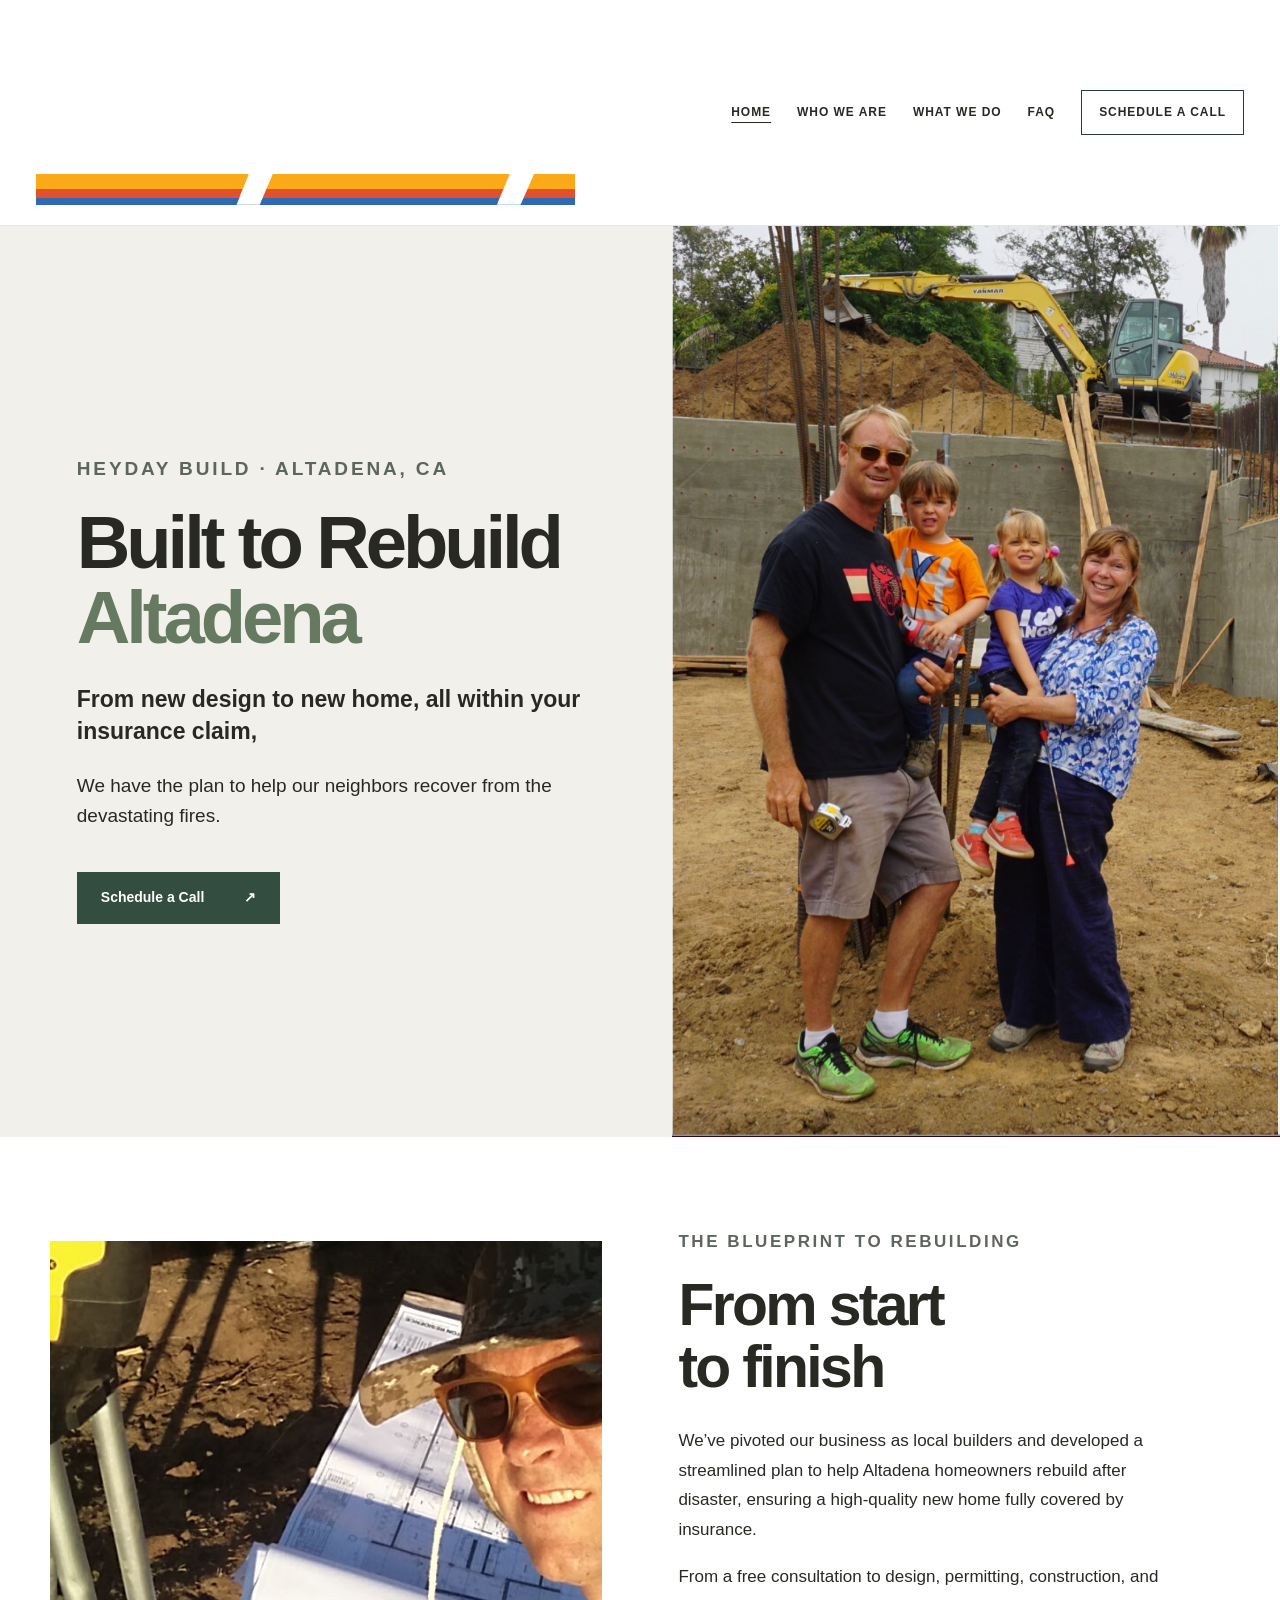
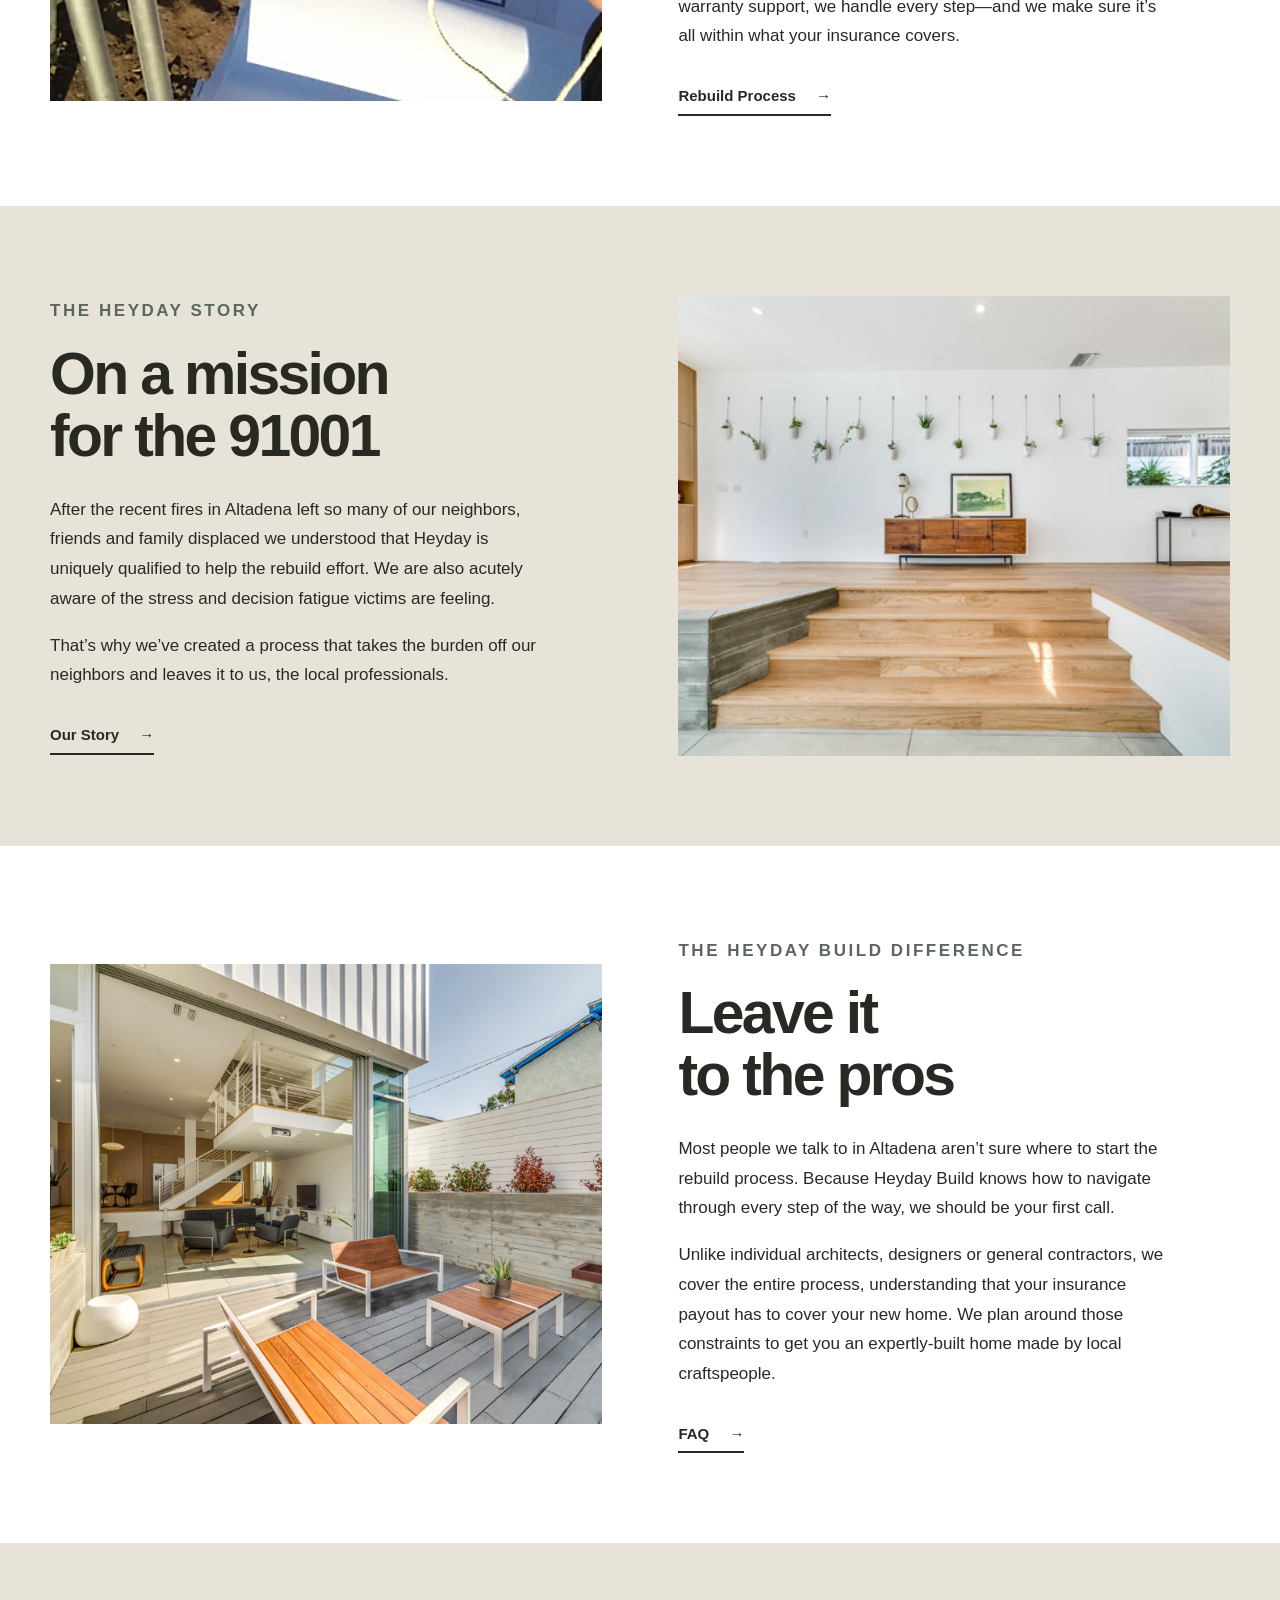
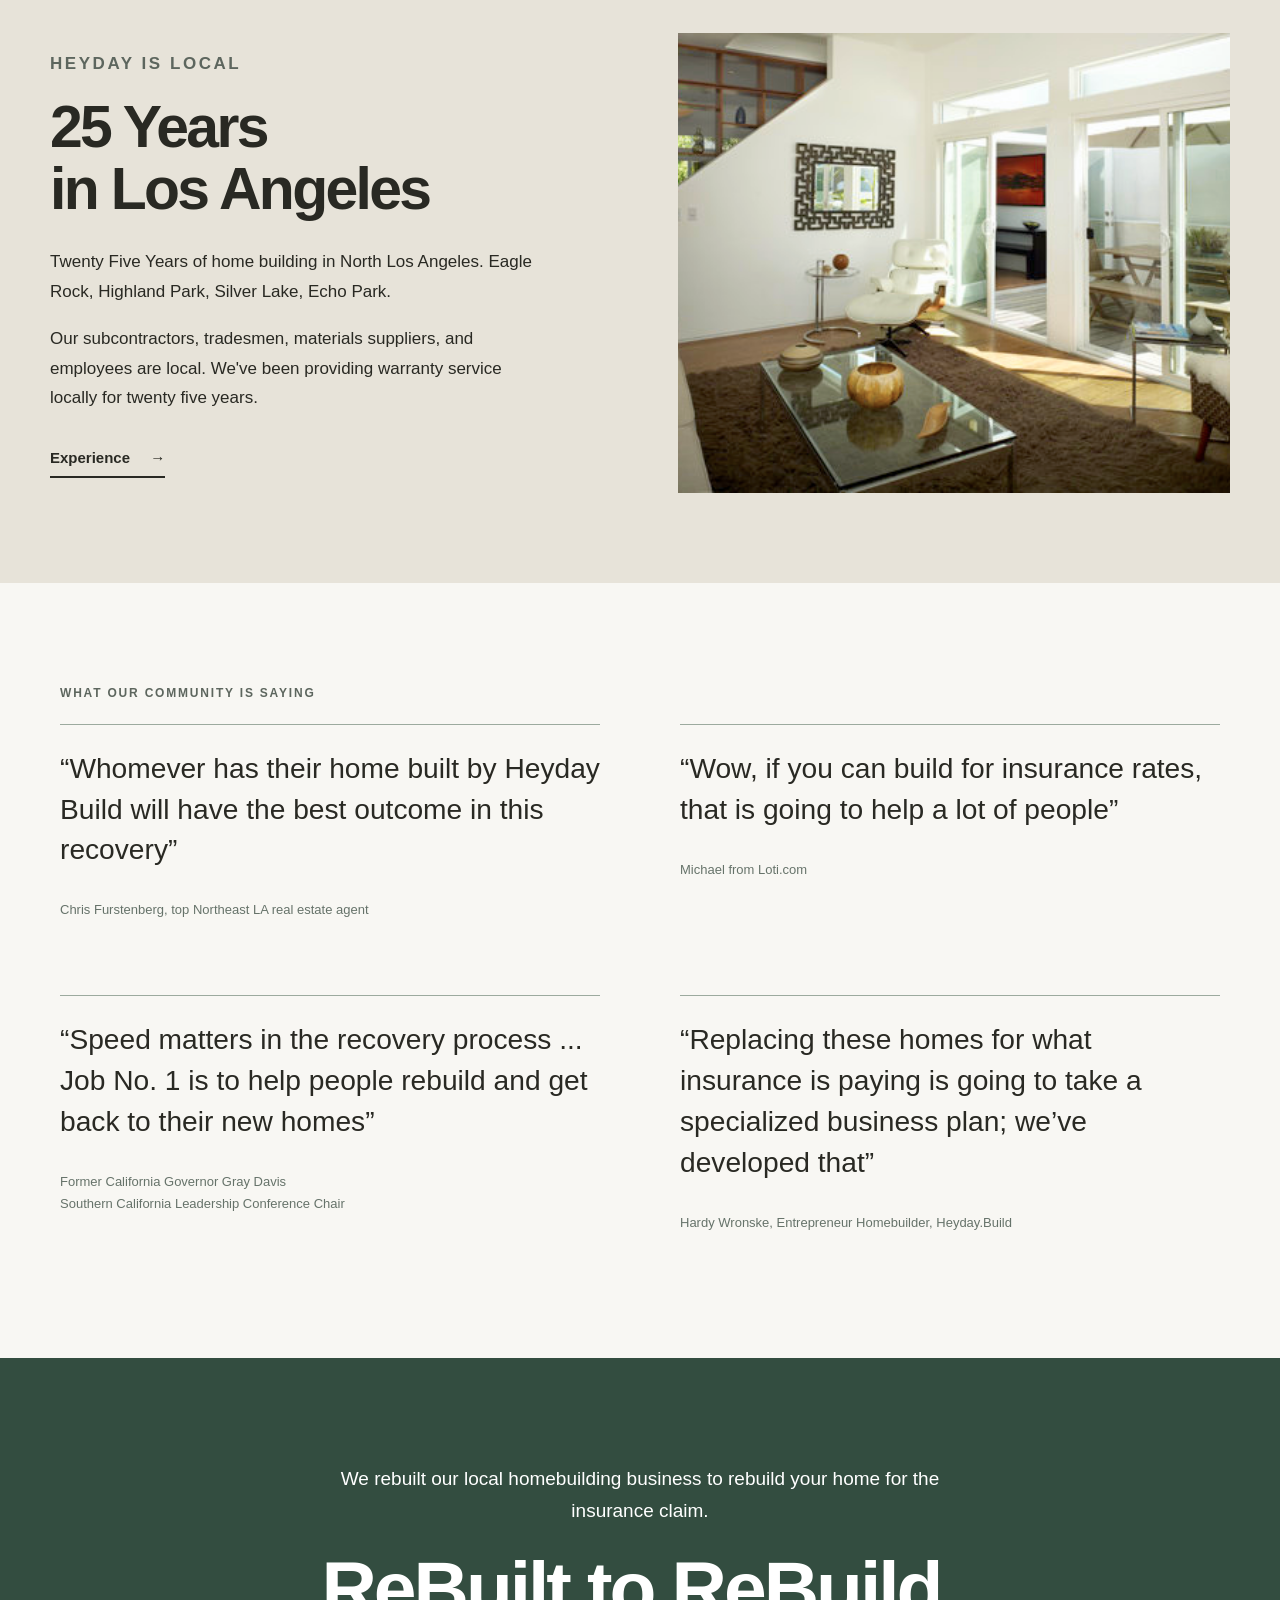
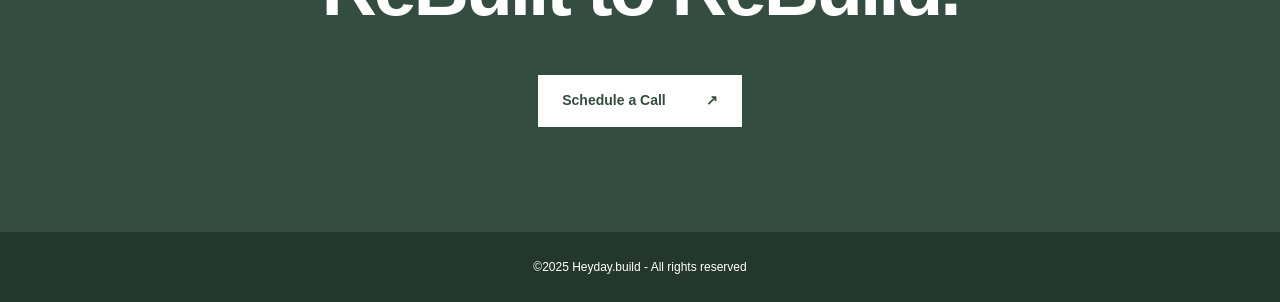
==== commit 42db65c6: "Show Heyday vector logo in index.html header" ====
--- a/index.html
+++ b/index.html
@@ -1,6 +1,6 @@
 <!doctype html>
 <html lang="en"><head><meta charset="utf-8"><meta name="viewport" content="width=device-width,initial-scale=1"><title>Home | Local Builder with Insurance Estimating</title><meta name="description" content="HeyDay Build: Built to Rebuild Altadena. From new design to new home, all within your insurance claim."><link rel="stylesheet" href="styles.css"></head><body>
-<header class="site-header"><div class="top"><a class="wordmark" href="/">HEYDAY<span>.BUILD</span></a><button class="menu-toggle" aria-label="Toggle navigation" aria-expanded="false" onclick="let n=document.querySelector('.navlinks');let x=n.classList.toggle('open');this.setAttribute('aria-expanded',x)">MENU <span aria-hidden="true">☰</span></button><nav class="navlinks" aria-label="Main navigation"><a class="active" href="/">HOME</a><a href="who-we-are.html">WHO WE ARE</a><a href="what-we-do.html">WHAT WE DO</a><a href="faq.html">FAQ</a><a href="https://calendly.com/hardy-heyday-build/call-with-hardy" class="nav-cta">SCHEDULE A CALL</a></nav></div></header>
+<header class="site-header"><div class="top"><a class="wordmark logo-link" href="/" aria-label="Heyday Build home"><img src="images/heyday-build-logo.svg" alt="Heyday Build" width="540" height="185"></a><button class="menu-toggle" aria-label="Toggle navigation" aria-expanded="false" onclick="let n=document.querySelector('.navlinks');let x=n.classList.toggle('open');this.setAttribute('aria-expanded',x)">MENU <span aria-hidden="true">☰</span></button><nav class="navlinks" aria-label="Main navigation"><a class="active" href="/">HOME</a><a href="who-we-are.html">WHO WE ARE</a><a href="what-we-do.html">WHAT WE DO</a><a href="faq.html">FAQ</a><a href="https://calendly.com/hardy-heyday-build/call-with-hardy" class="nav-cta">SCHEDULE A CALL</a></nav></div></header>
 <main id="main">
 <section class="intro"><div class="intro-inner"><div class="intro-copy"><p class="overline">HEYDAY BUILD · ALTADENA, CA</p><h1>Built to Rebuild<br><em>Altadena</em></h1><p class="lead">From new design to new home, all within your insurance claim,</p><p>We have the plan to help our neighbors recover from the devastating fires.</p><a class="btn" href="https://calendly.com/hardy-heyday-build/call-with-hardy">Schedule a Call <span aria-hidden="true">↗</span></a></div><div class="intro-image"><img src="images/heyday-family.png" alt="HeyDay Build family at a construction site" fetchpriority="high"></div></div></section>
 <section class="feature feature-white"><div class="feature-inner"><div class="photo"><img src="images/construction-plans.jpg" alt="Building plans laid out at the site" loading="lazy"></div><div class="copy"><p class="overline">THE BLUEPRINT TO REBUILDING</p><h2>From start<br>to finish</h2><p>We’ve pivoted our business as local builders and developed a streamlined plan to help Altadena homeowners rebuild after disaster, ensuring a high-quality new home fully covered by insurance.</p><p>From a free consultation to design, permitting, construction, and warranty support, we handle every step—and we make sure it’s all within what your insurance covers.</p><a class="text-link" href="what-we-do.html">Rebuild Process <span aria-hidden="true">→</span></a></div></div></section>
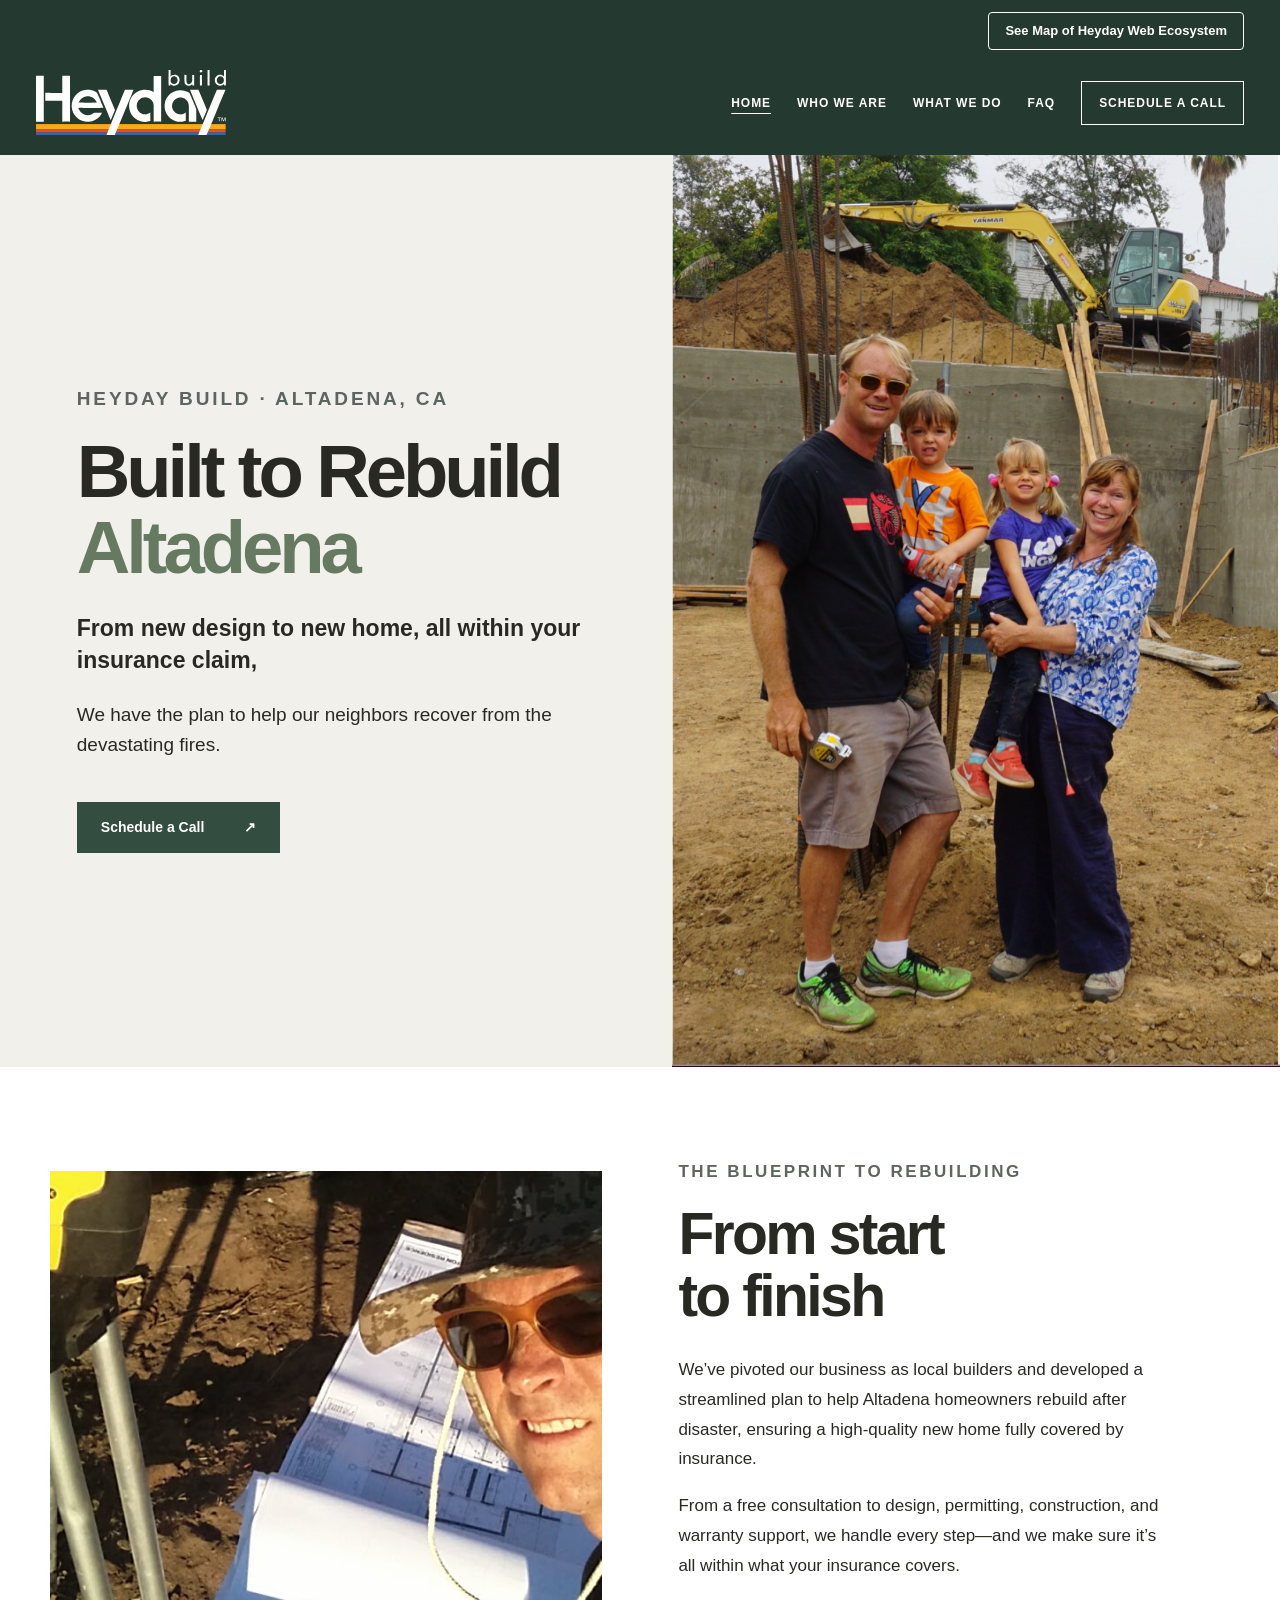
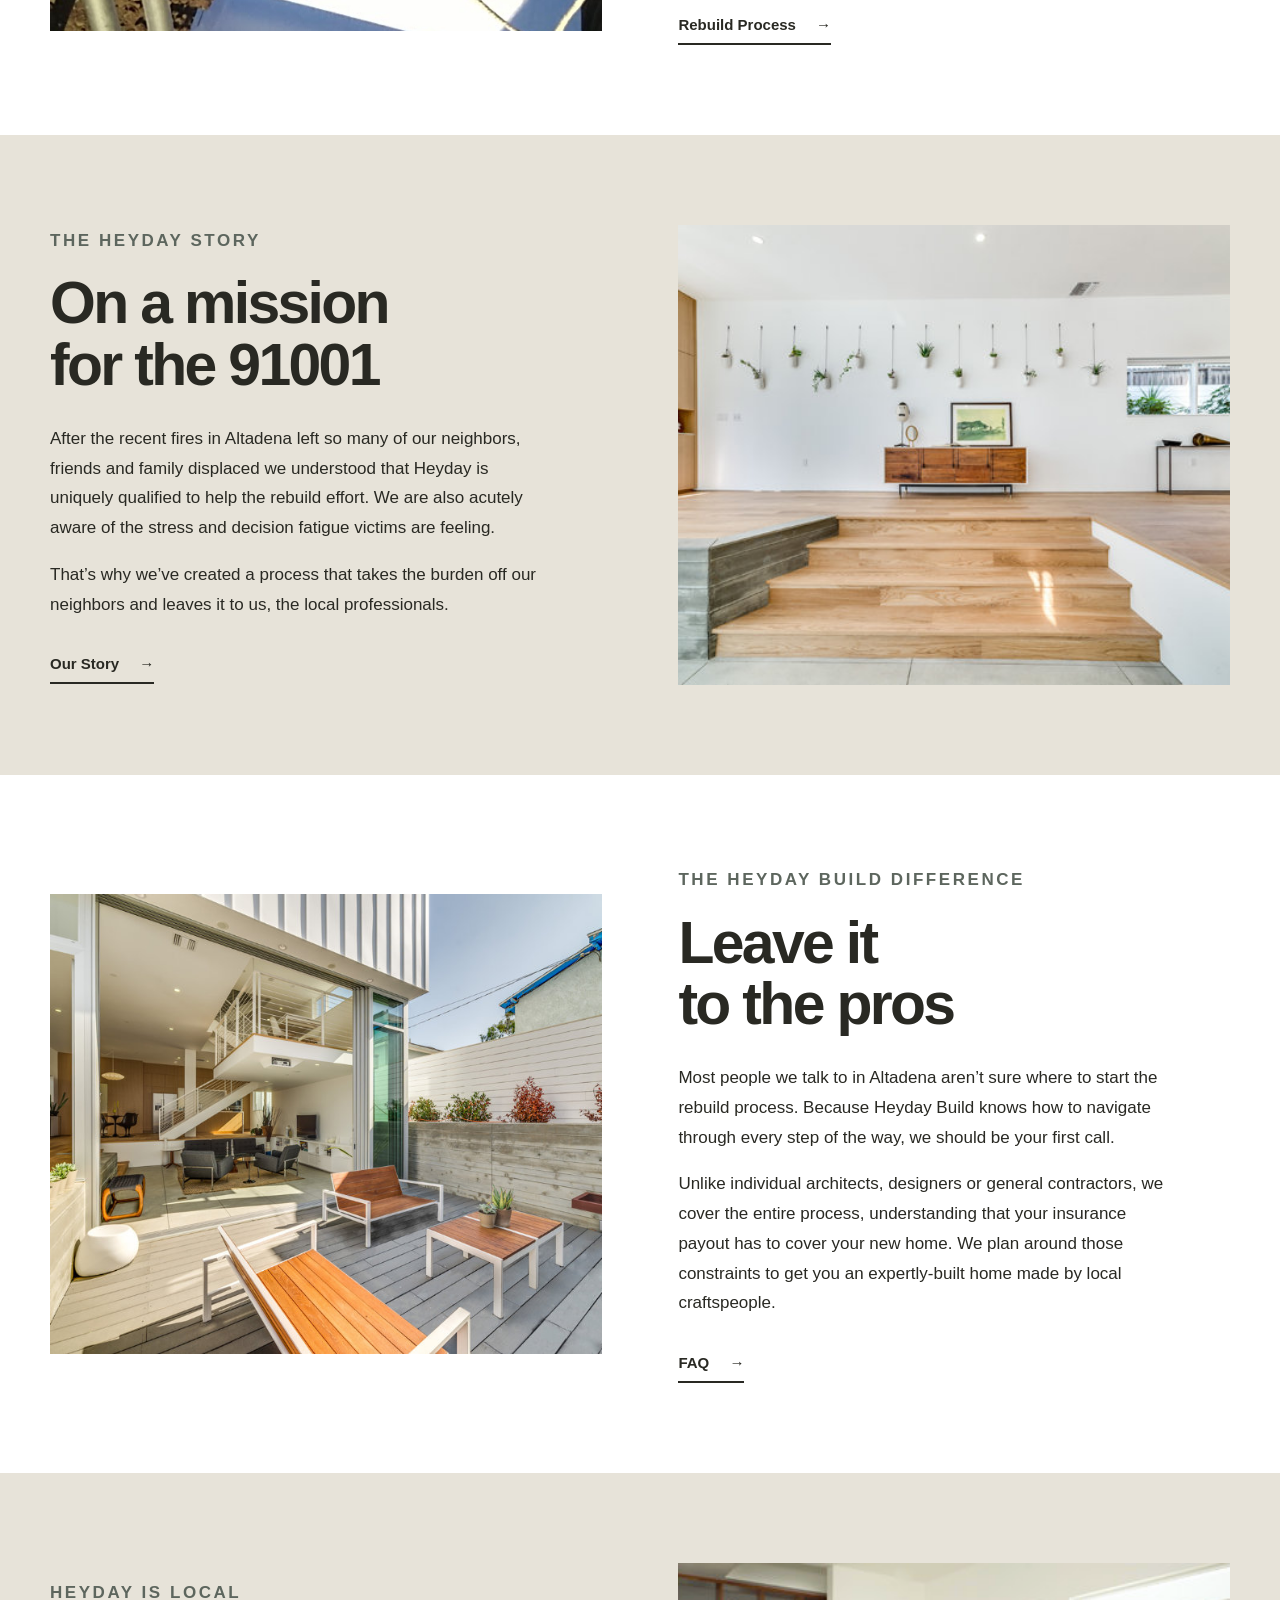
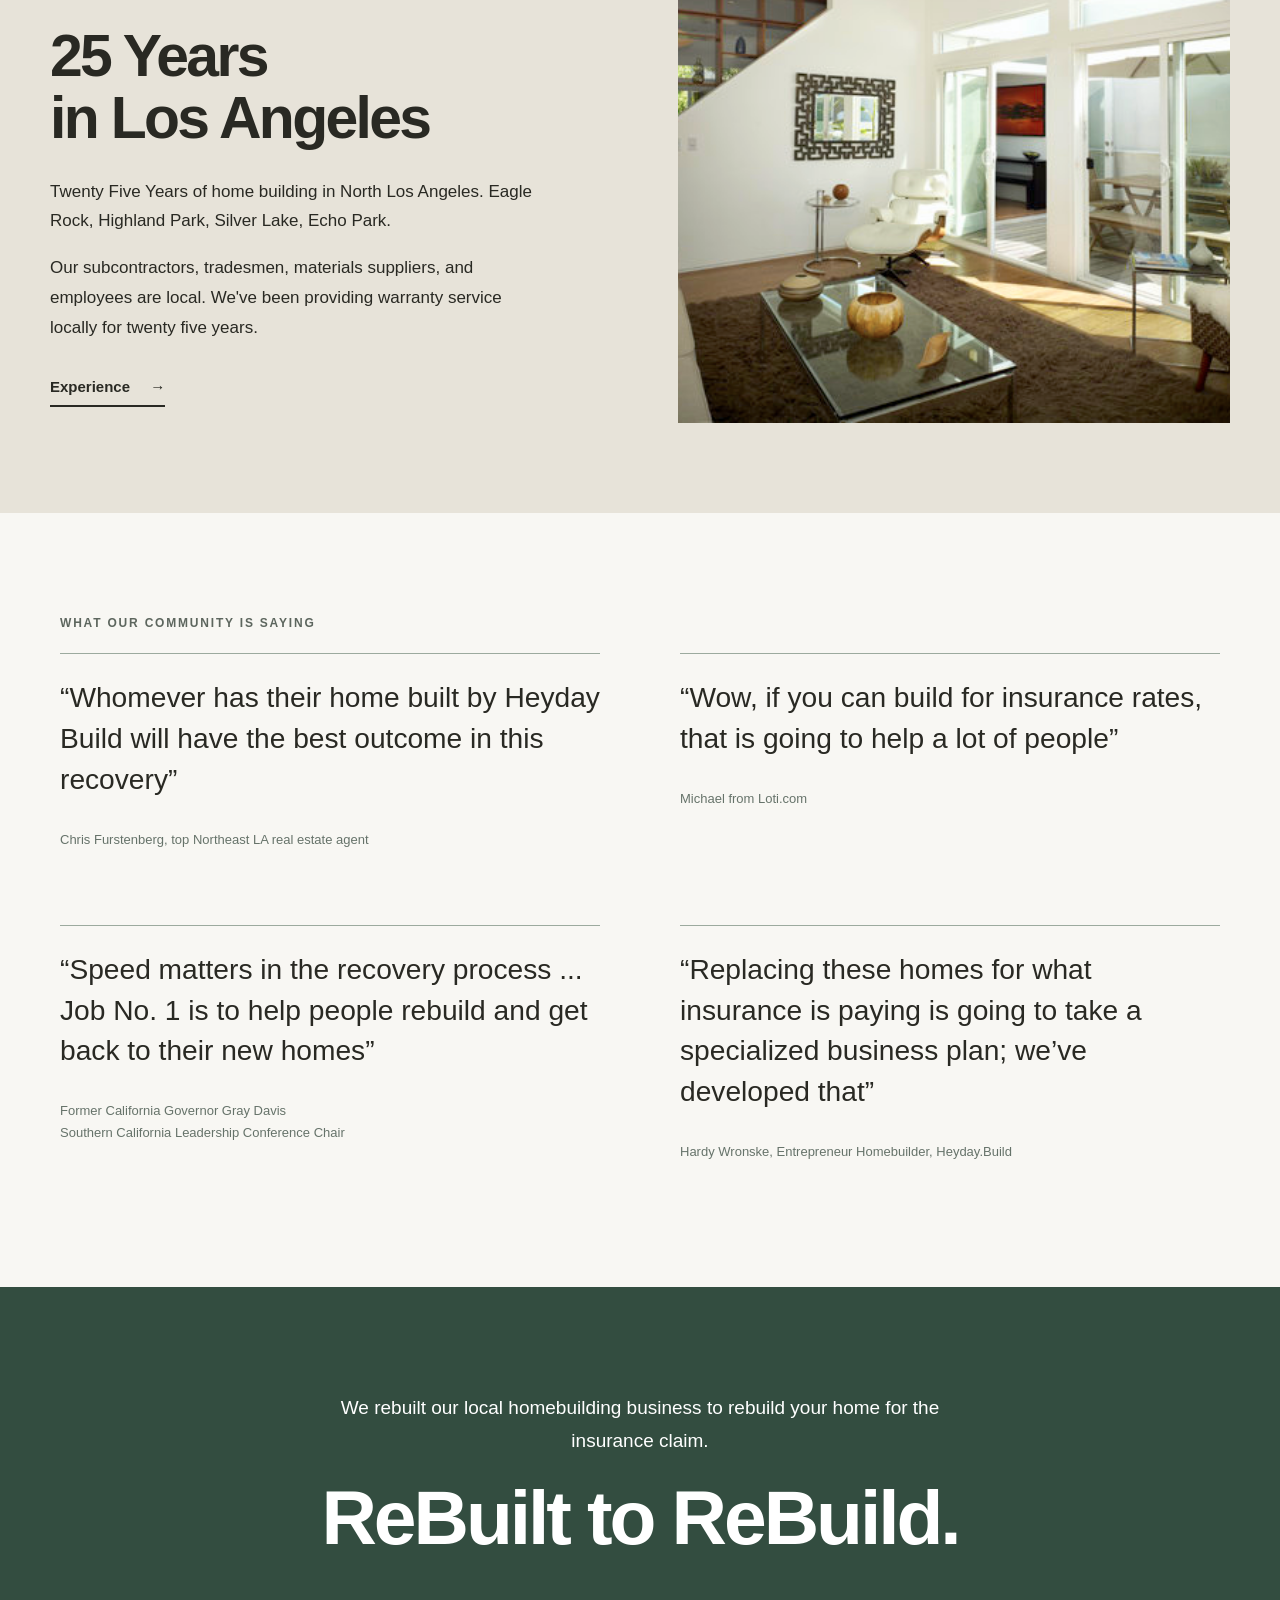
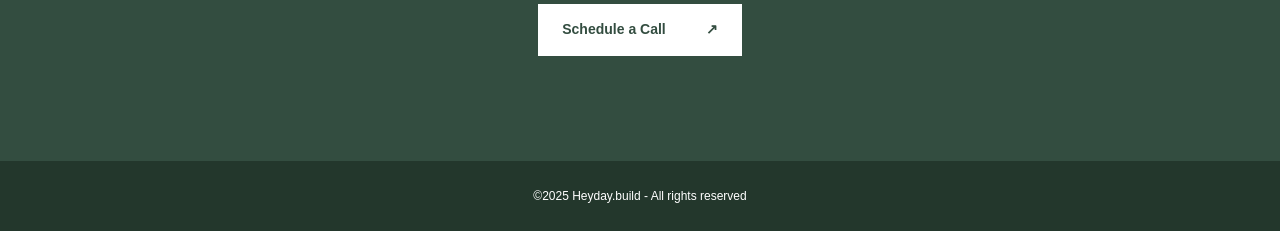
==== commit 6a628980: "Add top-right Heyday Web Ecosystem map button" ====
--- a/index.html
+++ b/index.html
@@ -1,6 +1,6 @@
 <!doctype html>
 <html lang="en"><head><meta charset="utf-8"><meta name="viewport" content="width=device-width,initial-scale=1"><title>Home | Local Builder with Insurance Estimating</title><meta name="description" content="HeyDay Build: Built to Rebuild Altadena. From new design to new home, all within your insurance claim."><link rel="stylesheet" href="styles.css"></head><body>
-<header class="site-header"><div class="top"><a class="wordmark logo-link" href="/" aria-label="Heyday Build home"><img src="images/heyday-build-logo.svg" alt="Heyday Build" width="540" height="185"></a><button class="menu-toggle" aria-label="Toggle navigation" aria-expanded="false" onclick="let n=document.querySelector('.navlinks');let x=n.classList.toggle('open');this.setAttribute('aria-expanded',x)">MENU <span aria-hidden="true">☰</span></button><nav class="navlinks" aria-label="Main navigation"><a class="active" href="/">HOME</a><a href="who-we-are.html">WHO WE ARE</a><a href="what-we-do.html">WHAT WE DO</a><a href="faq.html">FAQ</a><a href="https://calendly.com/hardy-heyday-build/call-with-hardy" class="nav-cta">SCHEDULE A CALL</a></nav></div></header>
+<header class="site-header"><div style="max-width:1280px;margin:auto;padding:12px 36px 0;display:flex;justify-content:flex-end"><a href="/map" style="display:inline-block;padding:9px 16px;border:1px solid #fff;border-radius:4px;color:#fff;text-decoration:none;font-size:13px;font-weight:700;line-height:1.4;text-align:center">See Map of Heyday Web Ecosystem</a></div><div class="top"><a class="wordmark logo-link" href="/" aria-label="Heyday Build home"><img src="images/heyday-build-logo.svg" alt="Heyday Build" width="540" height="185"></a><button class="menu-toggle" aria-label="Toggle navigation" aria-expanded="false" onclick="let n=document.querySelector('.navlinks');let x=n.classList.toggle('open');this.setAttribute('aria-expanded',x)">MENU <span aria-hidden="true">☰</span></button><nav class="navlinks" aria-label="Main navigation"><a class="active" href="/">HOME</a><a href="who-we-are.html">WHO WE ARE</a><a href="what-we-do.html">WHAT WE DO</a><a href="faq.html">FAQ</a><a href="https://calendly.com/hardy-heyday-build/call-with-hardy" class="nav-cta">SCHEDULE A CALL</a></nav></div></header>
 <main id="main">
 <section class="intro"><div class="intro-inner"><div class="intro-copy"><p class="overline">HEYDAY BUILD · ALTADENA, CA</p><h1>Built to Rebuild<br><em>Altadena</em></h1><p class="lead">From new design to new home, all within your insurance claim,</p><p>We have the plan to help our neighbors recover from the devastating fires.</p><a class="btn" href="https://calendly.com/hardy-heyday-build/call-with-hardy">Schedule a Call <span aria-hidden="true">↗</span></a></div><div class="intro-image"><img src="images/heyday-family.png" alt="HeyDay Build family at a construction site" fetchpriority="high"></div></div></section>
 <section class="feature feature-white"><div class="feature-inner"><div class="photo"><img src="images/construction-plans.jpg" alt="Building plans laid out at the site" loading="lazy"></div><div class="copy"><p class="overline">THE BLUEPRINT TO REBUILDING</p><h2>From start<br>to finish</h2><p>We’ve pivoted our business as local builders and developed a streamlined plan to help Altadena homeowners rebuild after disaster, ensuring a high-quality new home fully covered by insurance.</p><p>From a free consultation to design, permitting, construction, and warranty support, we handle every step—and we make sure it’s all within what your insurance covers.</p><a class="text-link" href="what-we-do.html">Rebuild Process <span aria-hidden="true">→</span></a></div></div></section>
--- a/styles.css
+++ b/styles.css
@@ -57,3 +57,11 @@
  .split img{max-height:350px}
  body > section.cta{padding:60px 0}
 }
+
+/* Official Heyday white vector logo with integrated yellow/orange/blue stripes. */
+.site-header,body > header:not(.site-header){background:#24392f;color:#fff;border-bottom:0}
+.logo-link,.site-header .logo-link,body > header:not(.site-header) .logo-link{display:block;width:190px;max-width:42vw;flex:0 0 auto;line-height:0;text-decoration:none}
+.logo-link img,.site-header .logo-link img,body > header:not(.site-header) .logo-link img{display:block;width:100%;height:auto;object-fit:contain}
+.site-header .menu-toggle{color:#fff}
+.site-header .navlinks .nav-cta,body > header:not(.site-header) .links .button{border-color:#fff;color:#fff;background:transparent}
+@media(max-width:650px){.logo-link,.site-header .logo-link,body > header:not(.site-header) .logo-link{width:156px;max-width:55vw}}
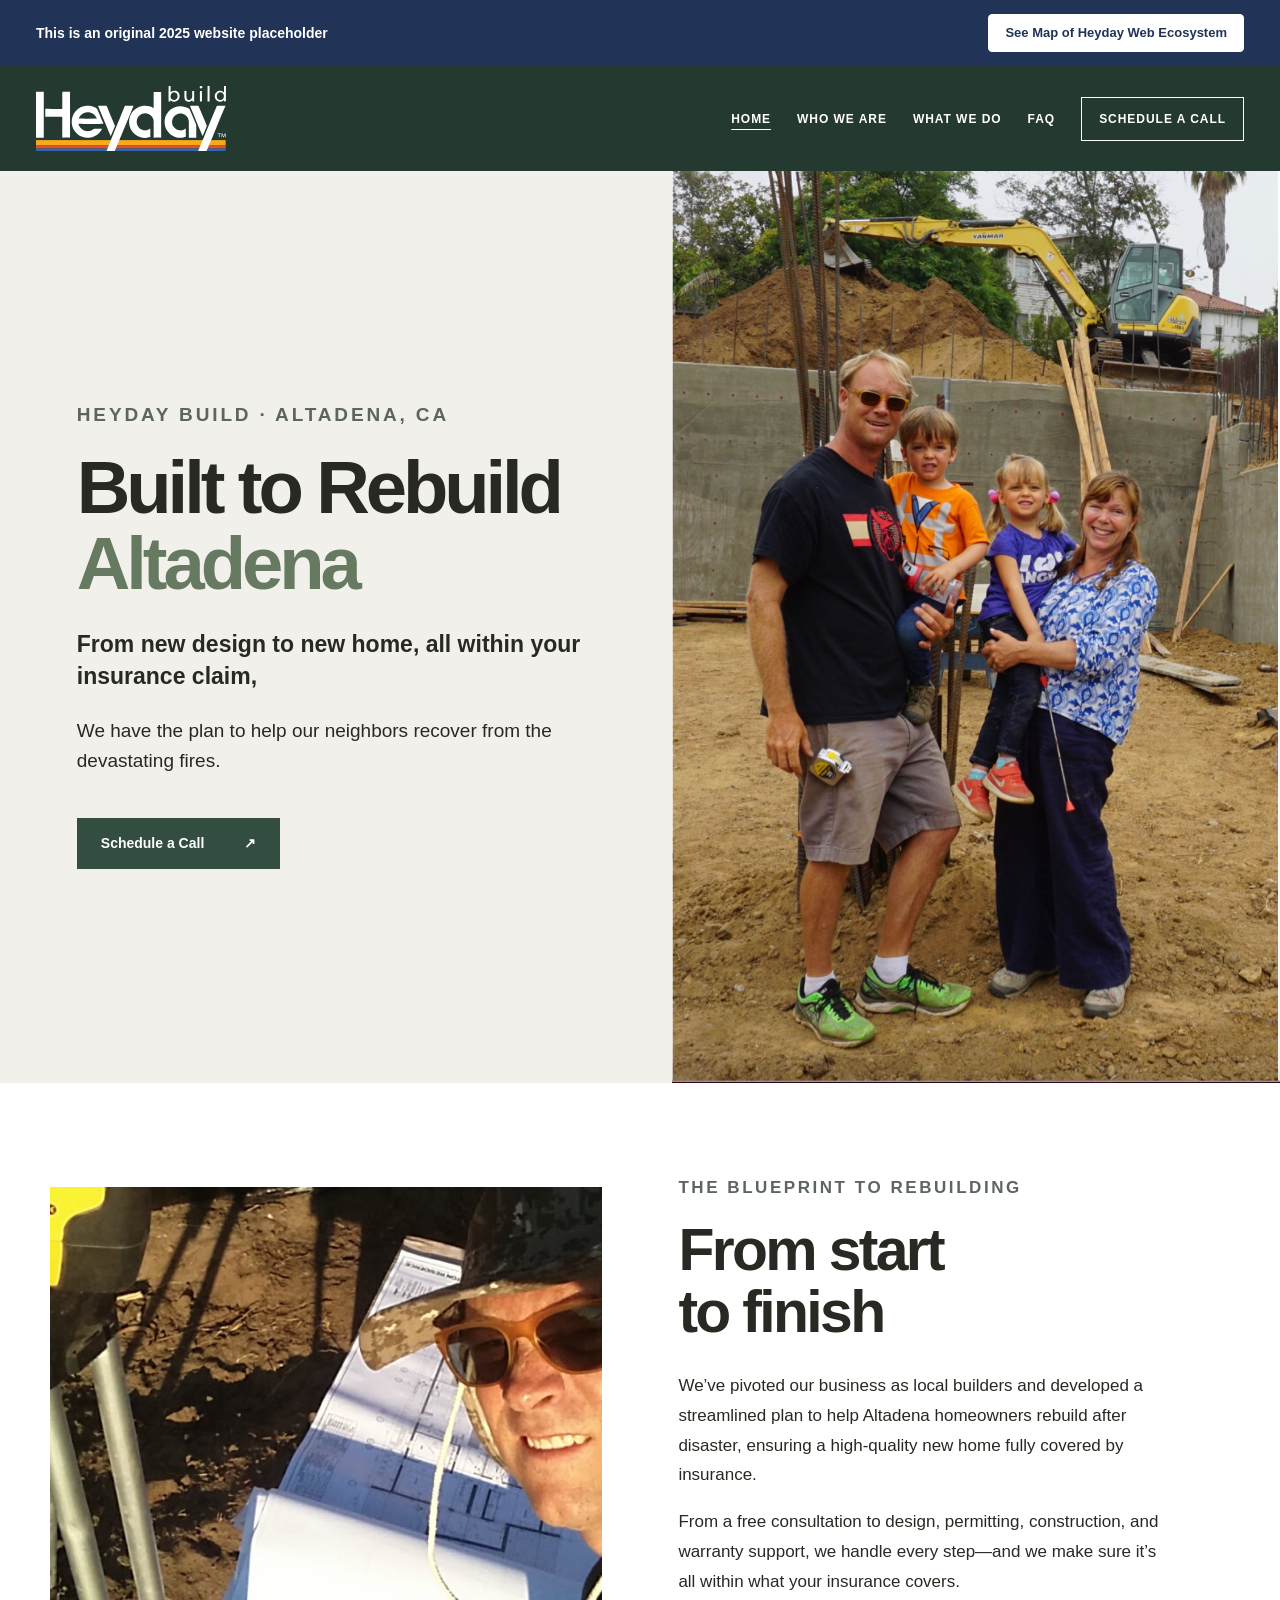
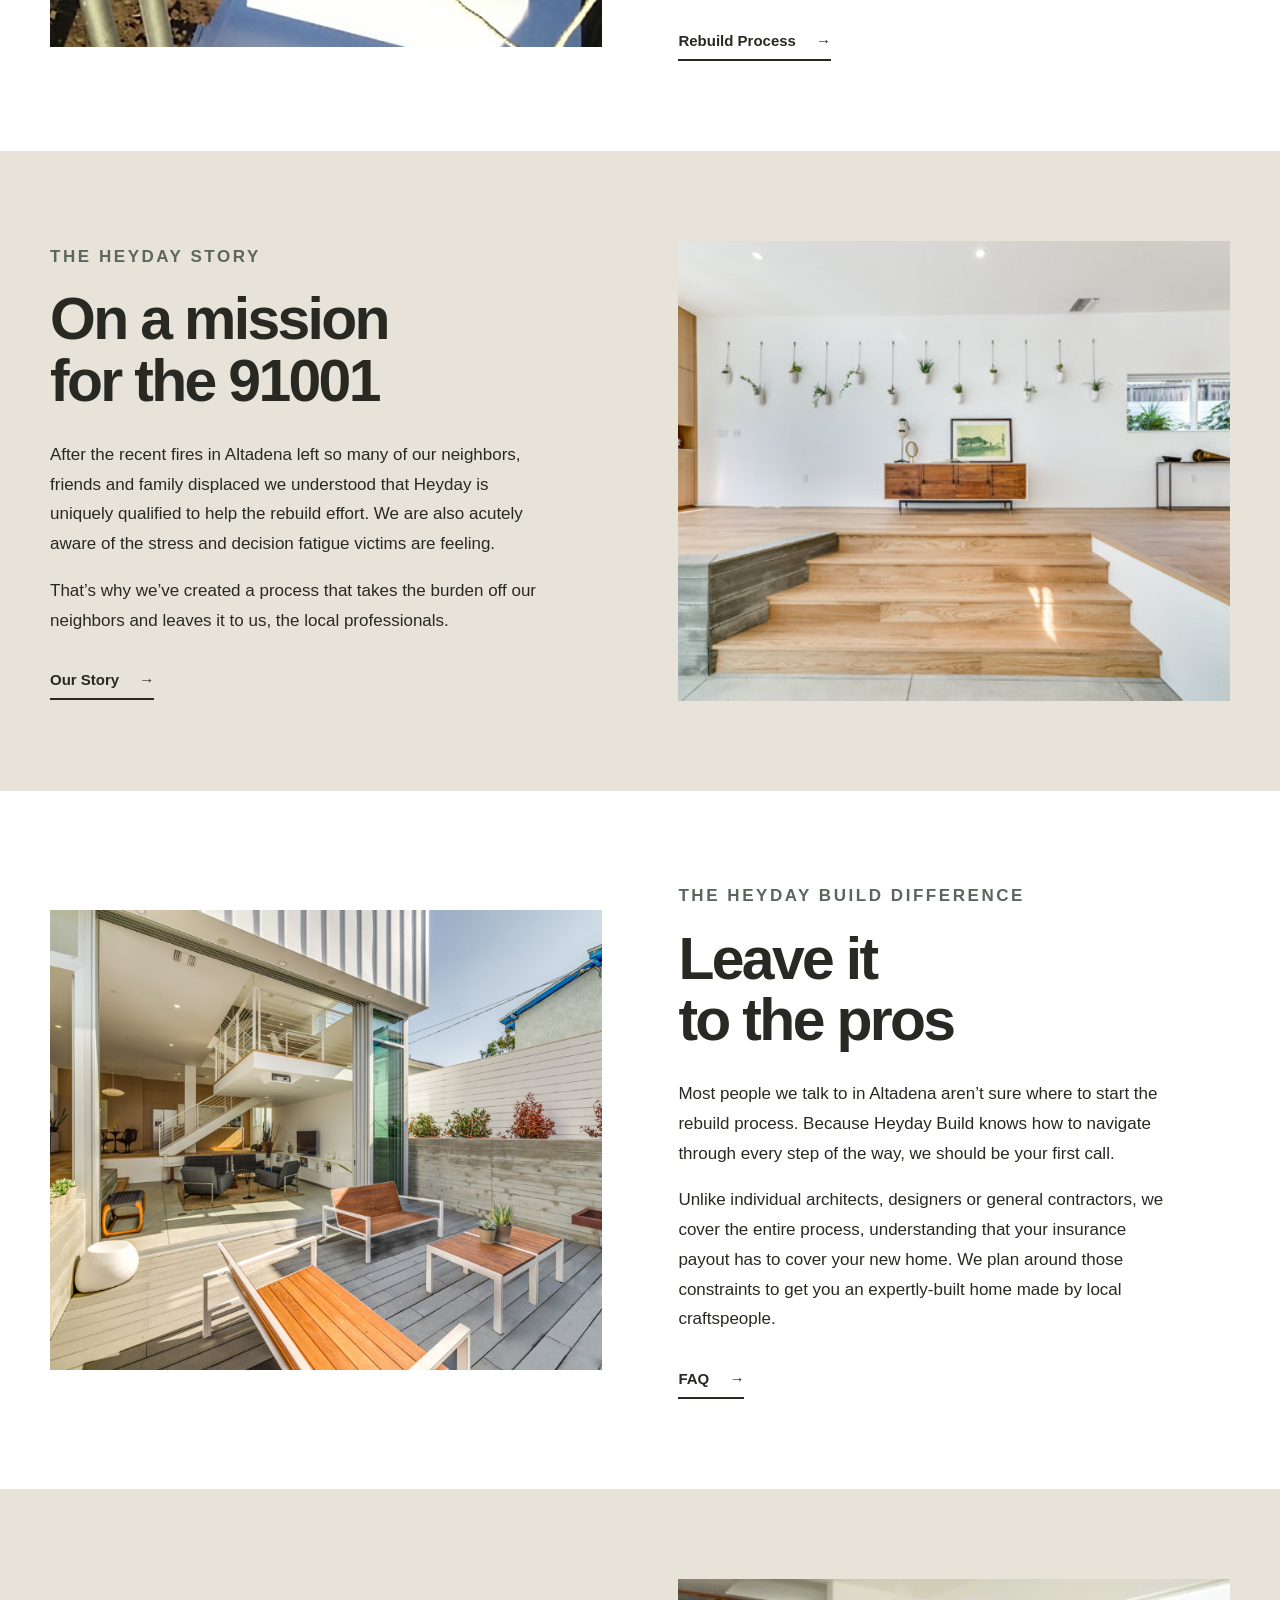
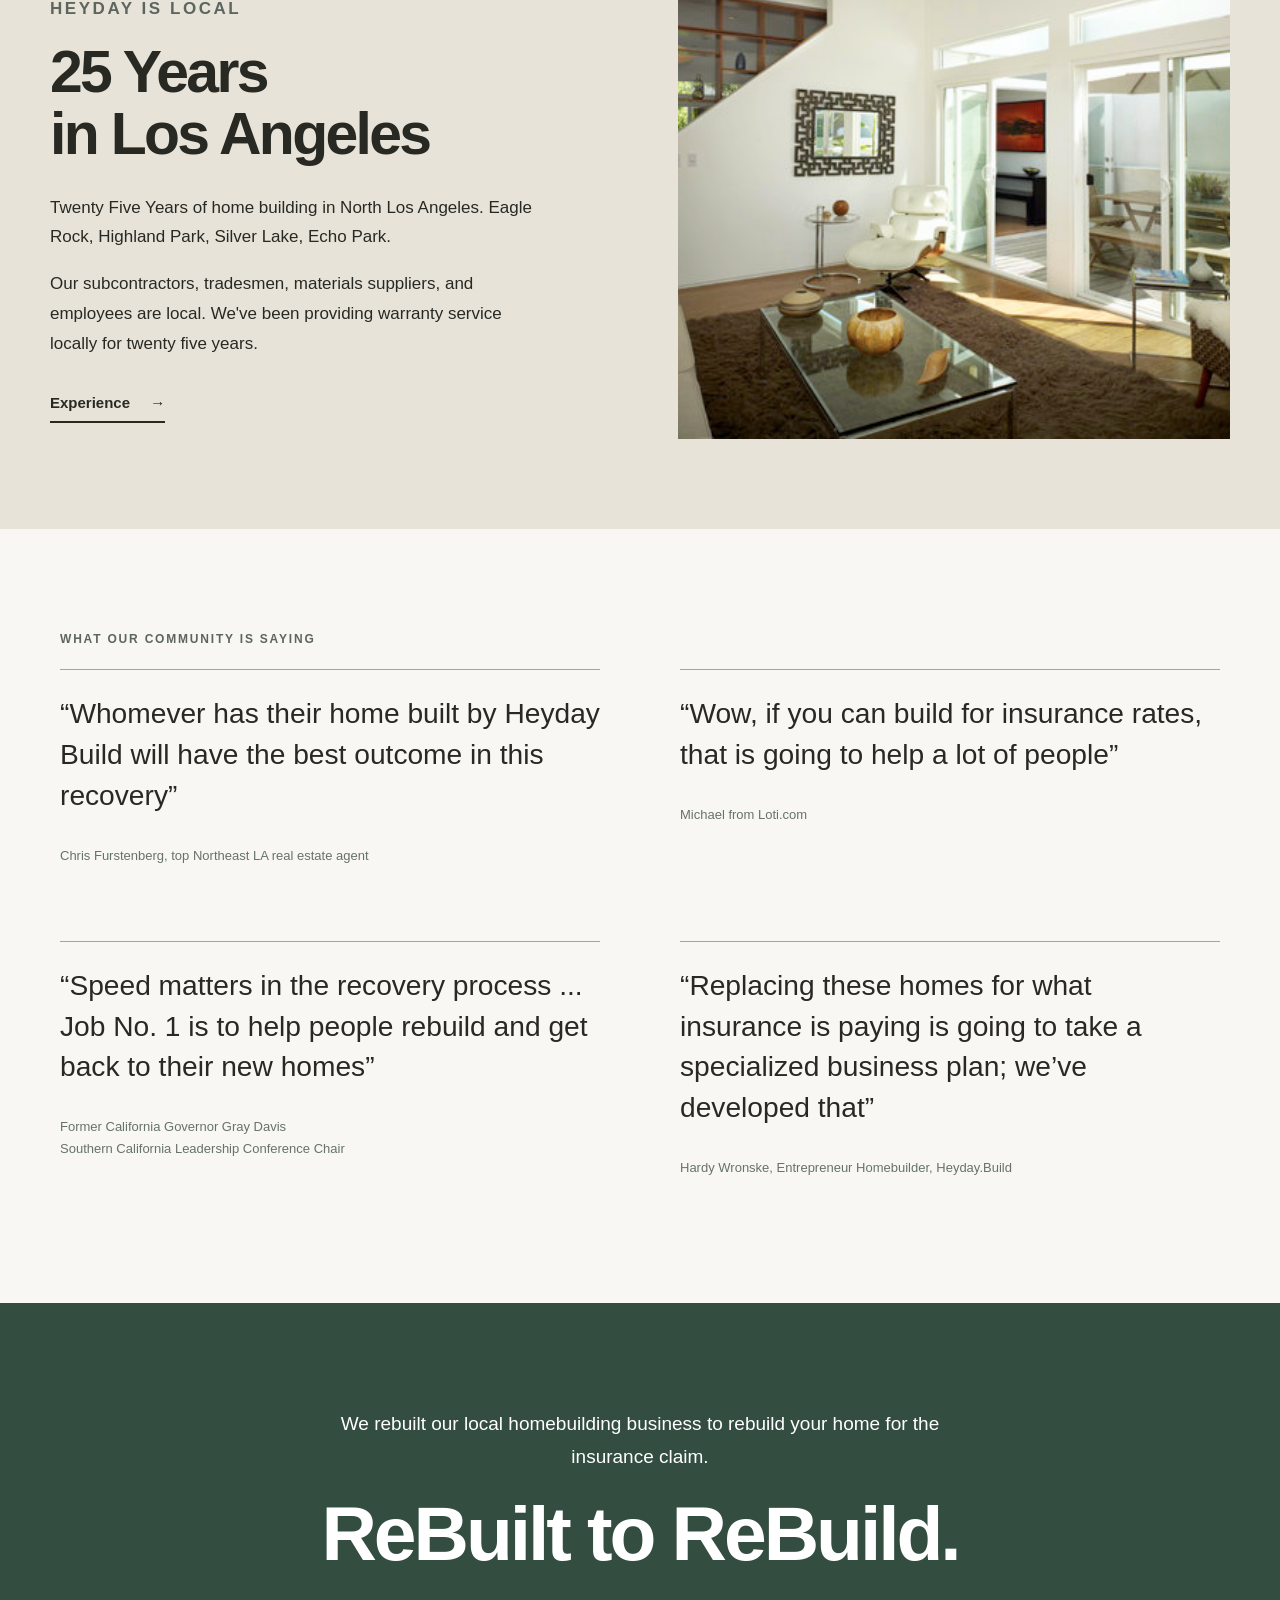
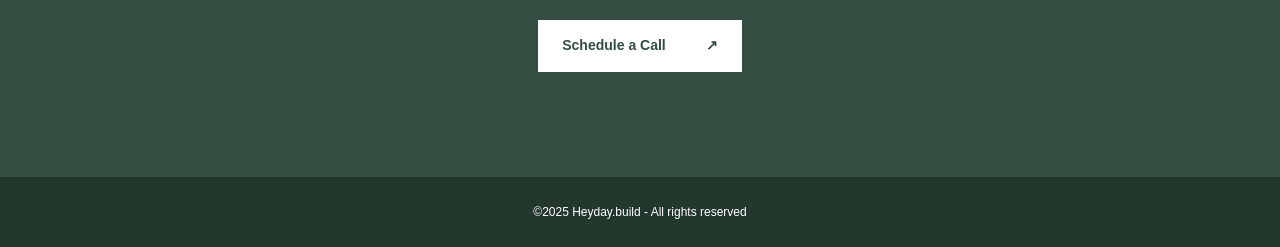
==== commit ee4d76d8: "Distinguish placeholder banner and add original 2025 website label" ====
--- a/index.html
+++ b/index.html
@@ -1,6 +1,6 @@
 <!doctype html>
 <html lang="en"><head><meta charset="utf-8"><meta name="viewport" content="width=device-width,initial-scale=1"><title>Home | Local Builder with Insurance Estimating</title><meta name="description" content="HeyDay Build: Built to Rebuild Altadena. From new design to new home, all within your insurance claim."><link rel="stylesheet" href="styles.css"></head><body>
-<header class="site-header"><div style="max-width:1280px;margin:auto;padding:12px 36px 0;display:flex;justify-content:flex-end"><a href="/map" style="display:inline-block;padding:9px 16px;border:1px solid #fff;border-radius:4px;color:#fff;text-decoration:none;font-size:13px;font-weight:700;line-height:1.4;text-align:center">See Map of Heyday Web Ecosystem</a></div><div class="top"><a class="wordmark logo-link" href="/" aria-label="Heyday Build home"><img src="images/heyday-build-logo.svg" alt="Heyday Build" width="540" height="185"></a><button class="menu-toggle" aria-label="Toggle navigation" aria-expanded="false" onclick="let n=document.querySelector('.navlinks');let x=n.classList.toggle('open');this.setAttribute('aria-expanded',x)">MENU <span aria-hidden="true">☰</span></button><nav class="navlinks" aria-label="Main navigation"><a class="active" href="/">HOME</a><a href="who-we-are.html">WHO WE ARE</a><a href="what-we-do.html">WHAT WE DO</a><a href="faq.html">FAQ</a><a href="https://calendly.com/hardy-heyday-build/call-with-hardy" class="nav-cta">SCHEDULE A CALL</a></nav></div></header>
+<header class="site-header"><div style="background:#213457;color:#fff"><div style="max-width:1280px;margin:auto;padding:14px 36px;display:flex;justify-content:space-between;align-items:center;gap:16px;flex-wrap:wrap"><span style="font-size:14px;font-weight:600;line-height:1.5">This is an original 2025 website placeholder</span><a href="/map" style="display:inline-block;margin-left:auto;padding:9px 16px;border:1px solid #fff;border-radius:4px;color:#213457;background:#fff;text-decoration:none;font-size:13px;font-weight:700;line-height:1.4;text-align:center">See Map of Heyday Web Ecosystem</a></div></div><div class="top"><a class="wordmark logo-link" href="/" aria-label="Heyday Build home"><img src="images/heyday-build-logo.svg" alt="Heyday Build" width="540" height="185"></a><button class="menu-toggle" aria-label="Toggle navigation" aria-expanded="false" onclick="let n=document.querySelector('.navlinks');let x=n.classList.toggle('open');this.setAttribute('aria-expanded',x)">MENU <span aria-hidden="true">☰</span></button><nav class="navlinks" aria-label="Main navigation"><a class="active" href="/">HOME</a><a href="who-we-are.html">WHO WE ARE</a><a href="what-we-do.html">WHAT WE DO</a><a href="faq.html">FAQ</a><a href="https://calendly.com/hardy-heyday-build/call-with-hardy" class="nav-cta">SCHEDULE A CALL</a></nav></div></header>
 <main id="main">
 <section class="intro"><div class="intro-inner"><div class="intro-copy"><p class="overline">HEYDAY BUILD · ALTADENA, CA</p><h1>Built to Rebuild<br><em>Altadena</em></h1><p class="lead">From new design to new home, all within your insurance claim,</p><p>We have the plan to help our neighbors recover from the devastating fires.</p><a class="btn" href="https://calendly.com/hardy-heyday-build/call-with-hardy">Schedule a Call <span aria-hidden="true">↗</span></a></div><div class="intro-image"><img src="images/heyday-family.png" alt="HeyDay Build family at a construction site" fetchpriority="high"></div></div></section>
 <section class="feature feature-white"><div class="feature-inner"><div class="photo"><img src="images/construction-plans.jpg" alt="Building plans laid out at the site" loading="lazy"></div><div class="copy"><p class="overline">THE BLUEPRINT TO REBUILDING</p><h2>From start<br>to finish</h2><p>We’ve pivoted our business as local builders and developed a streamlined plan to help Altadena homeowners rebuild after disaster, ensuring a high-quality new home fully covered by insurance.</p><p>From a free consultation to design, permitting, construction, and warranty support, we handle every step—and we make sure it’s all within what your insurance covers.</p><a class="text-link" href="what-we-do.html">Rebuild Process <span aria-hidden="true">→</span></a></div></div></section>
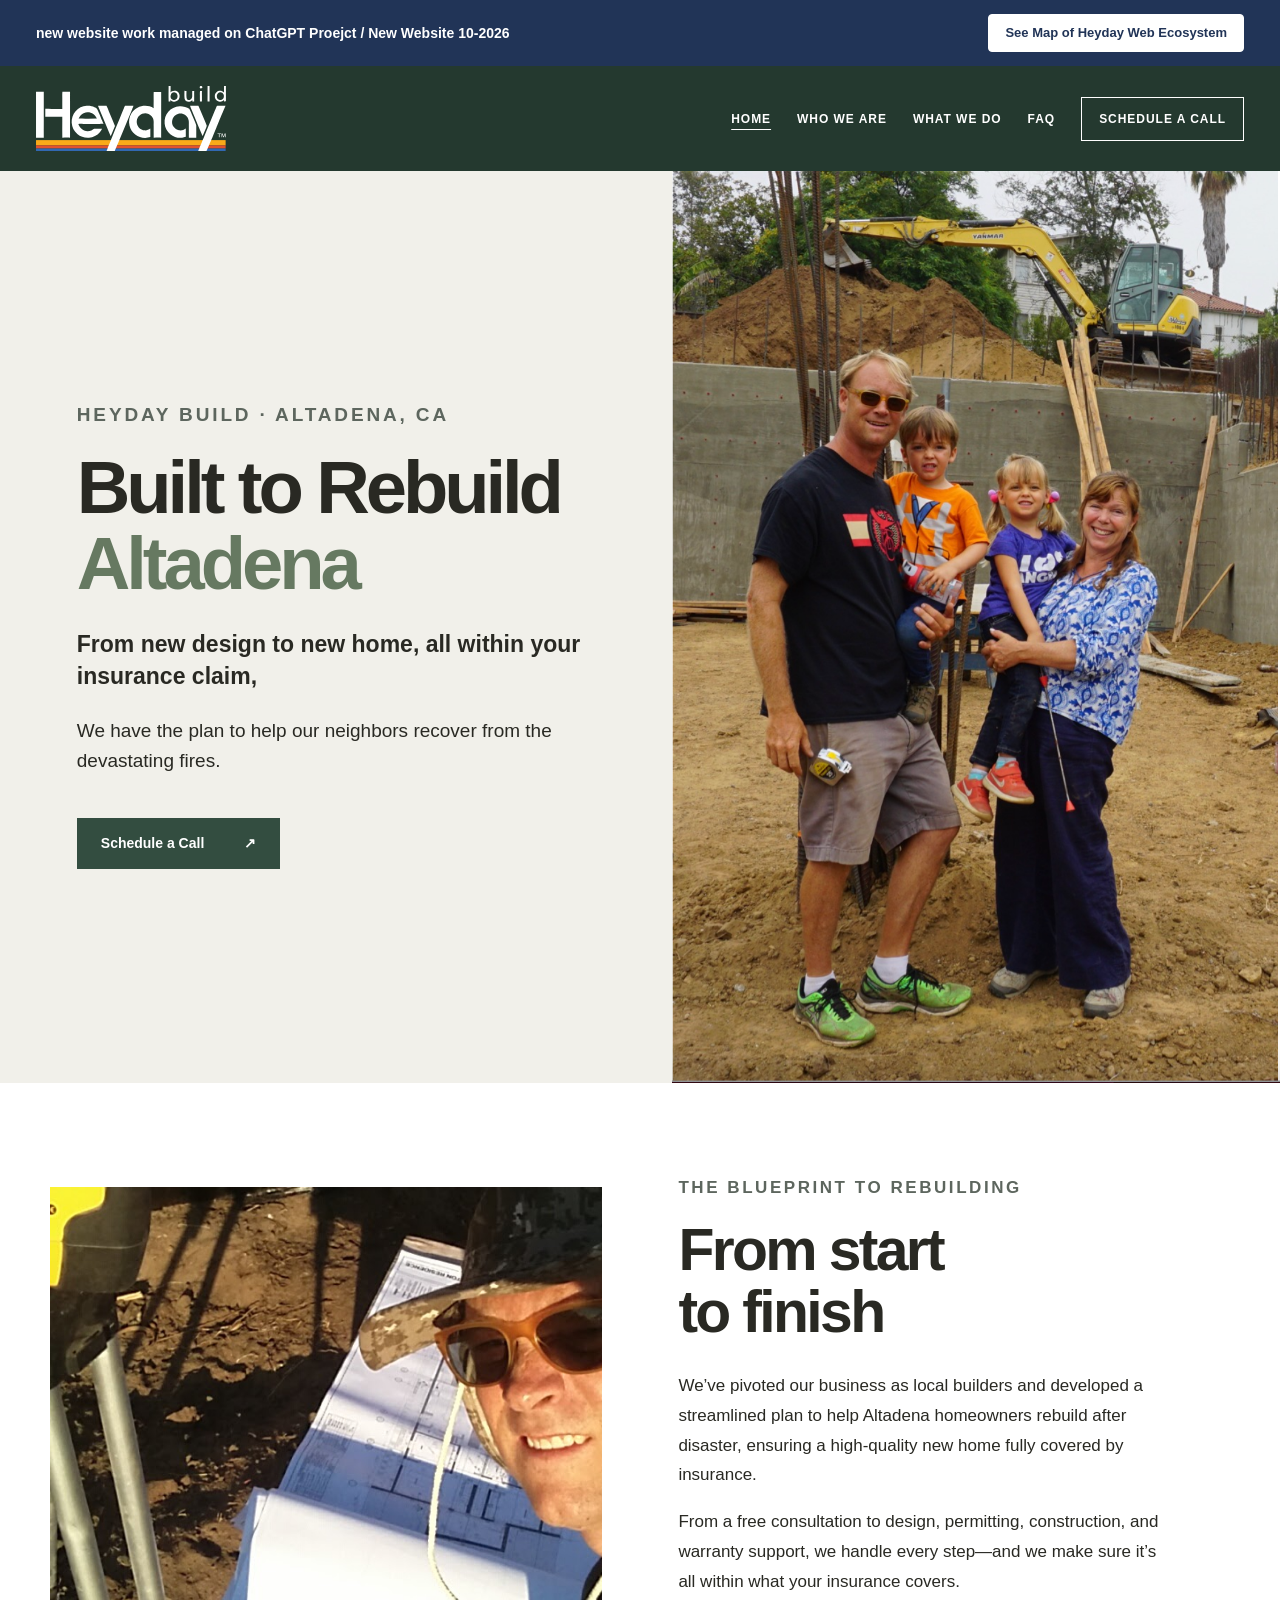
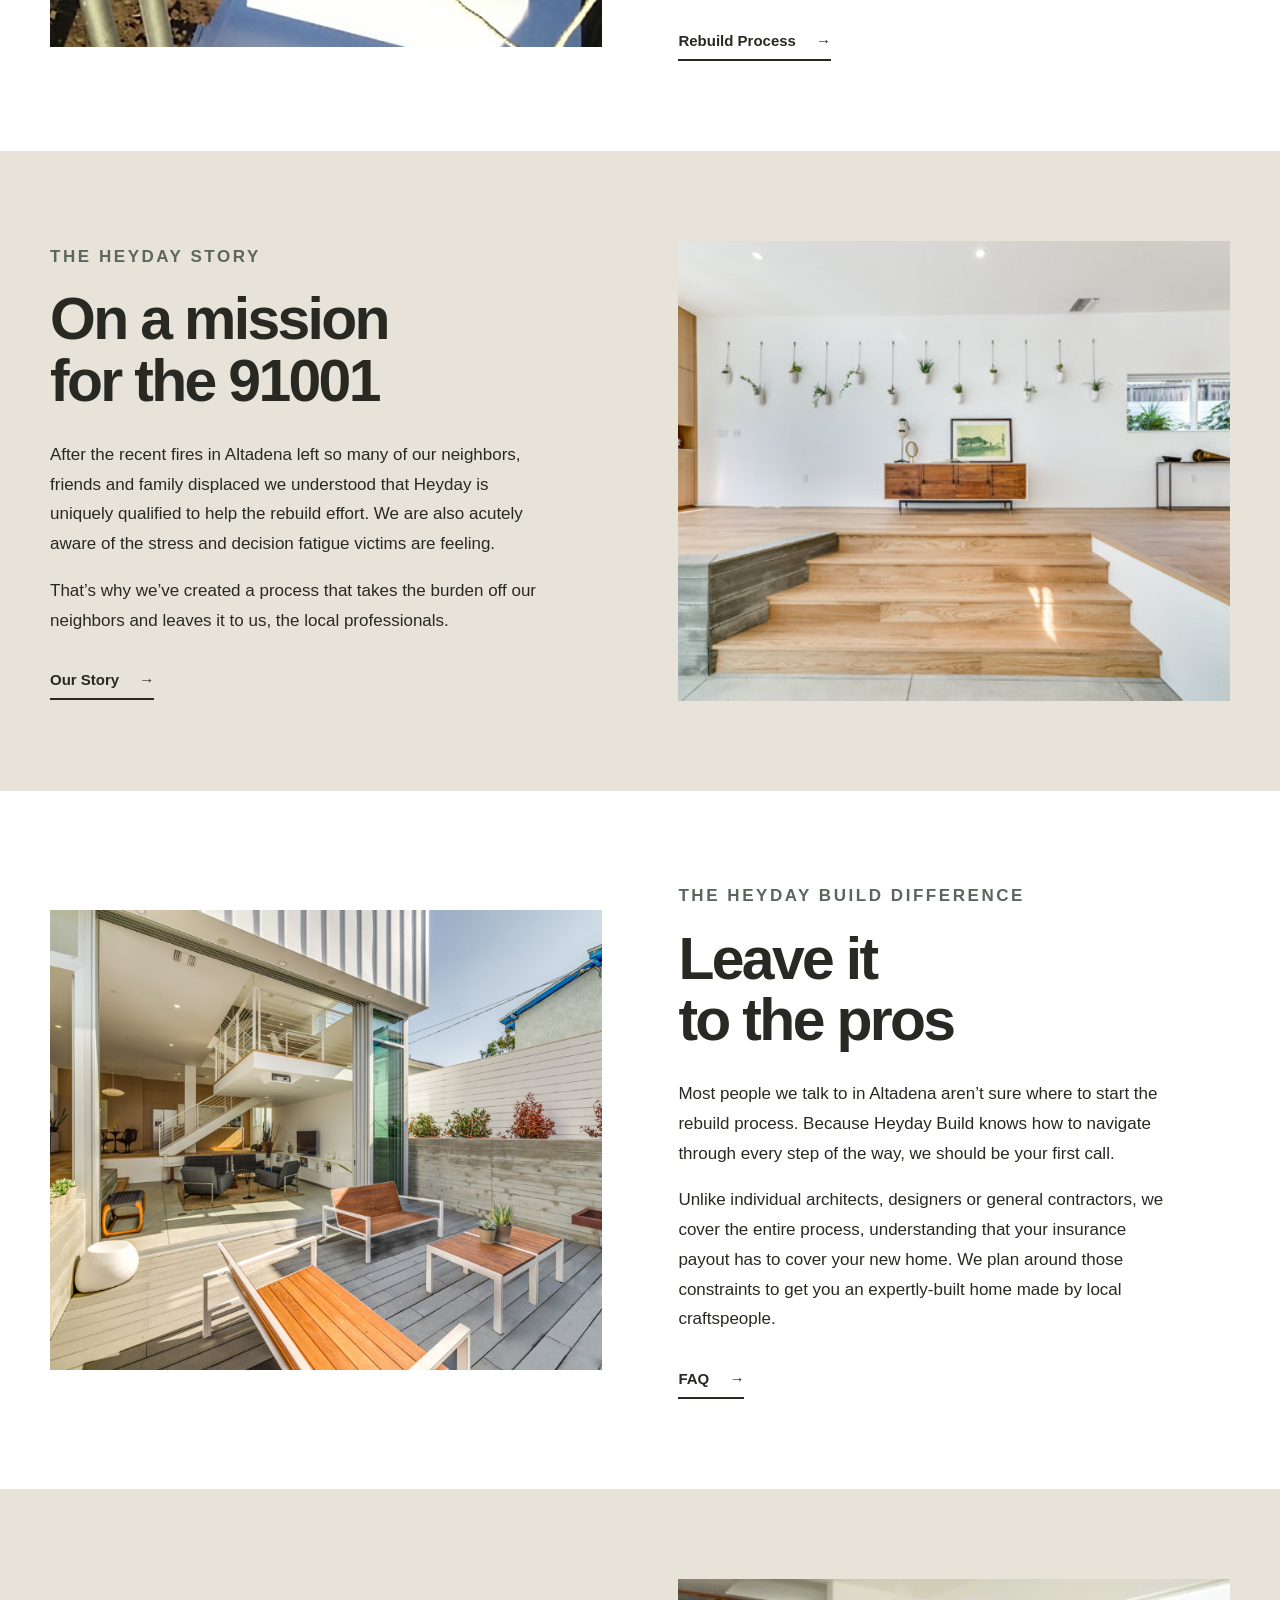
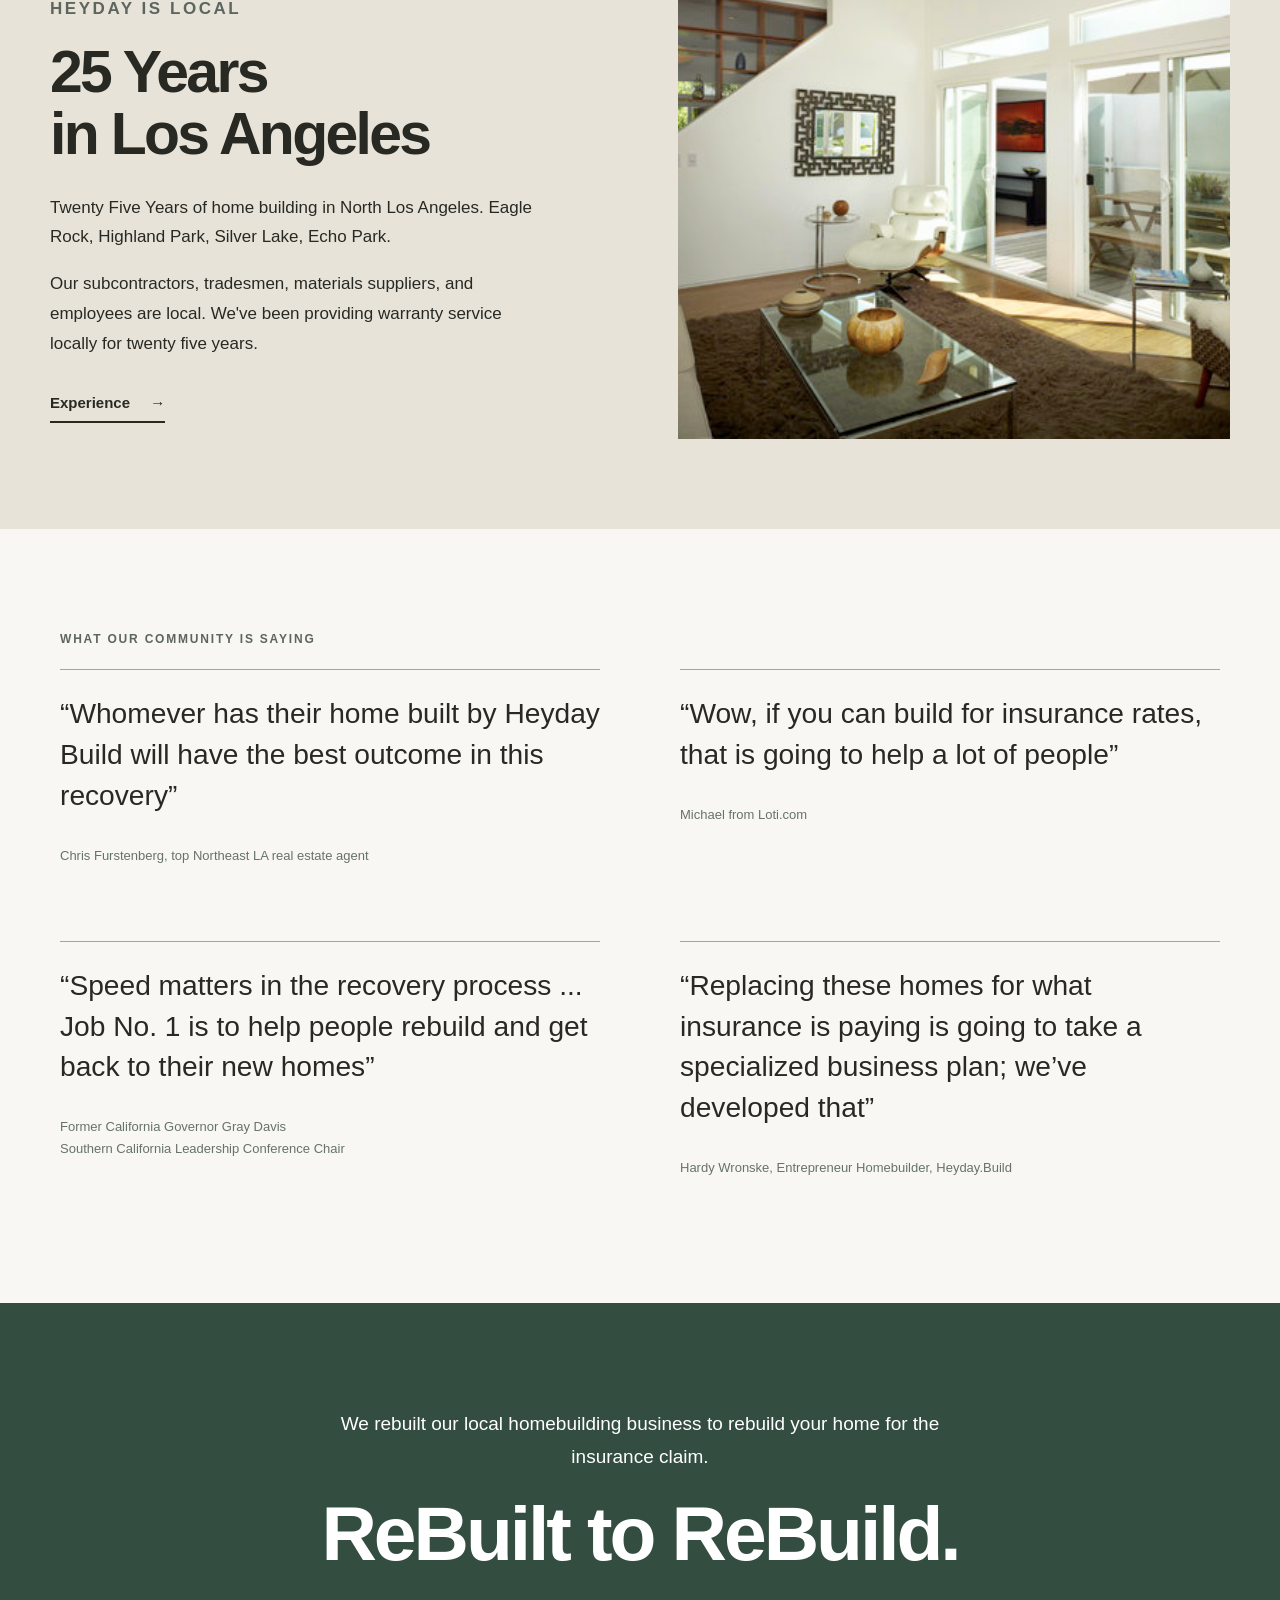
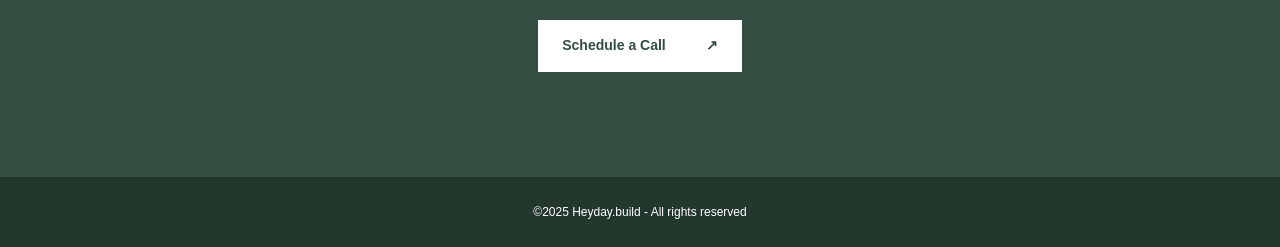
==== commit e3a82e79: "Update website work banner text" ====
--- a/index.html
+++ b/index.html
@@ -1,6 +1,6 @@
 <!doctype html>
 <html lang="en"><head><meta charset="utf-8"><meta name="viewport" content="width=device-width,initial-scale=1"><title>Home | Local Builder with Insurance Estimating</title><meta name="description" content="HeyDay Build: Built to Rebuild Altadena. From new design to new home, all within your insurance claim."><link rel="stylesheet" href="styles.css"></head><body>
-<header class="site-header"><div style="background:#213457;color:#fff"><div style="max-width:1280px;margin:auto;padding:14px 36px;display:flex;justify-content:space-between;align-items:center;gap:16px;flex-wrap:wrap"><span style="font-size:14px;font-weight:600;line-height:1.5">This is an original 2025 website placeholder</span><a href="/map" style="display:inline-block;margin-left:auto;padding:9px 16px;border:1px solid #fff;border-radius:4px;color:#213457;background:#fff;text-decoration:none;font-size:13px;font-weight:700;line-height:1.4;text-align:center">See Map of Heyday Web Ecosystem</a></div></div><div class="top"><a class="wordmark logo-link" href="/" aria-label="Heyday Build home"><img src="images/heyday-build-logo.svg" alt="Heyday Build" width="540" height="185"></a><button class="menu-toggle" aria-label="Toggle navigation" aria-expanded="false" onclick="let n=document.querySelector('.navlinks');let x=n.classList.toggle('open');this.setAttribute('aria-expanded',x)">MENU <span aria-hidden="true">☰</span></button><nav class="navlinks" aria-label="Main navigation"><a class="active" href="/">HOME</a><a href="who-we-are.html">WHO WE ARE</a><a href="what-we-do.html">WHAT WE DO</a><a href="faq.html">FAQ</a><a href="https://calendly.com/hardy-heyday-build/call-with-hardy" class="nav-cta">SCHEDULE A CALL</a></nav></div></header>
+<header class="site-header"><div style="background:#213457;color:#fff"><div style="max-width:1280px;margin:auto;padding:14px 36px;display:flex;justify-content:space-between;align-items:center;gap:16px;flex-wrap:wrap"><span style="font-size:14px;font-weight:600;line-height:1.5">new website work managed on ChatGPT Proejct / New Website 10-2026</span><a href="/map" style="display:inline-block;margin-left:auto;padding:9px 16px;border:1px solid #fff;border-radius:4px;color:#213457;background:#fff;text-decoration:none;font-size:13px;font-weight:700;line-height:1.4;text-align:center">See Map of Heyday Web Ecosystem</a></div></div><div class="top"><a class="wordmark logo-link" href="/" aria-label="Heyday Build home"><img src="images/heyday-build-logo.svg" alt="Heyday Build" width="540" height="185"></a><button class="menu-toggle" aria-label="Toggle navigation" aria-expanded="false" onclick="let n=document.querySelector('.navlinks');let x=n.classList.toggle('open');this.setAttribute('aria-expanded',x)">MENU <span aria-hidden="true">☰</span></button><nav class="navlinks" aria-label="Main navigation"><a class="active" href="/">HOME</a><a href="who-we-are.html">WHO WE ARE</a><a href="what-we-do.html">WHAT WE DO</a><a href="faq.html">FAQ</a><a href="https://calendly.com/hardy-heyday-build/call-with-hardy" class="nav-cta">SCHEDULE A CALL</a></nav></div></header>
 <main id="main">
 <section class="intro"><div class="intro-inner"><div class="intro-copy"><p class="overline">HEYDAY BUILD · ALTADENA, CA</p><h1>Built to Rebuild<br><em>Altadena</em></h1><p class="lead">From new design to new home, all within your insurance claim,</p><p>We have the plan to help our neighbors recover from the devastating fires.</p><a class="btn" href="https://calendly.com/hardy-heyday-build/call-with-hardy">Schedule a Call <span aria-hidden="true">↗</span></a></div><div class="intro-image"><img src="images/heyday-family.png" alt="HeyDay Build family at a construction site" fetchpriority="high"></div></div></section>
 <section class="feature feature-white"><div class="feature-inner"><div class="photo"><img src="images/construction-plans.jpg" alt="Building plans laid out at the site" loading="lazy"></div><div class="copy"><p class="overline">THE BLUEPRINT TO REBUILDING</p><h2>From start<br>to finish</h2><p>We’ve pivoted our business as local builders and developed a streamlined plan to help Altadena homeowners rebuild after disaster, ensuring a high-quality new home fully covered by insurance.</p><p>From a free consultation to design, permitting, construction, and warranty support, we handle every step—and we make sure it’s all within what your insurance covers.</p><a class="text-link" href="what-we-do.html">Rebuild Process <span aria-hidden="true">→</span></a></div></div></section>
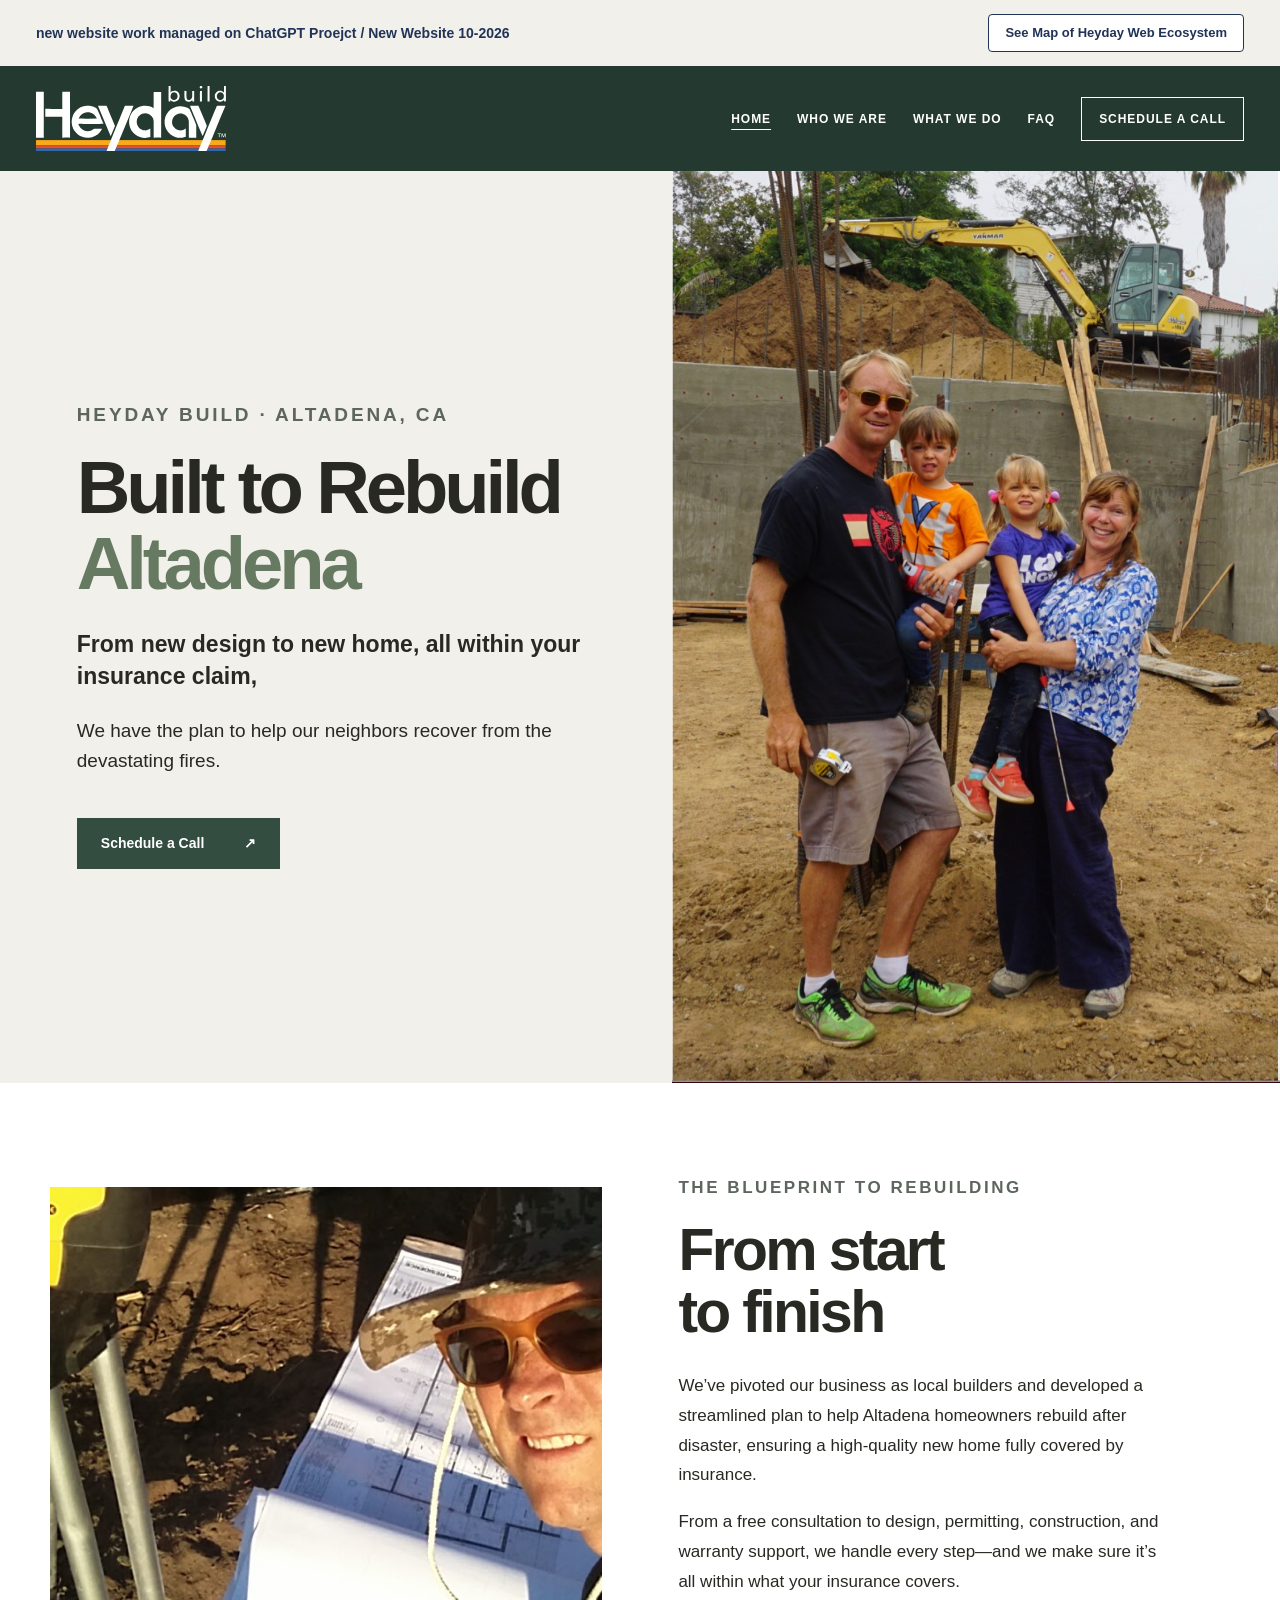
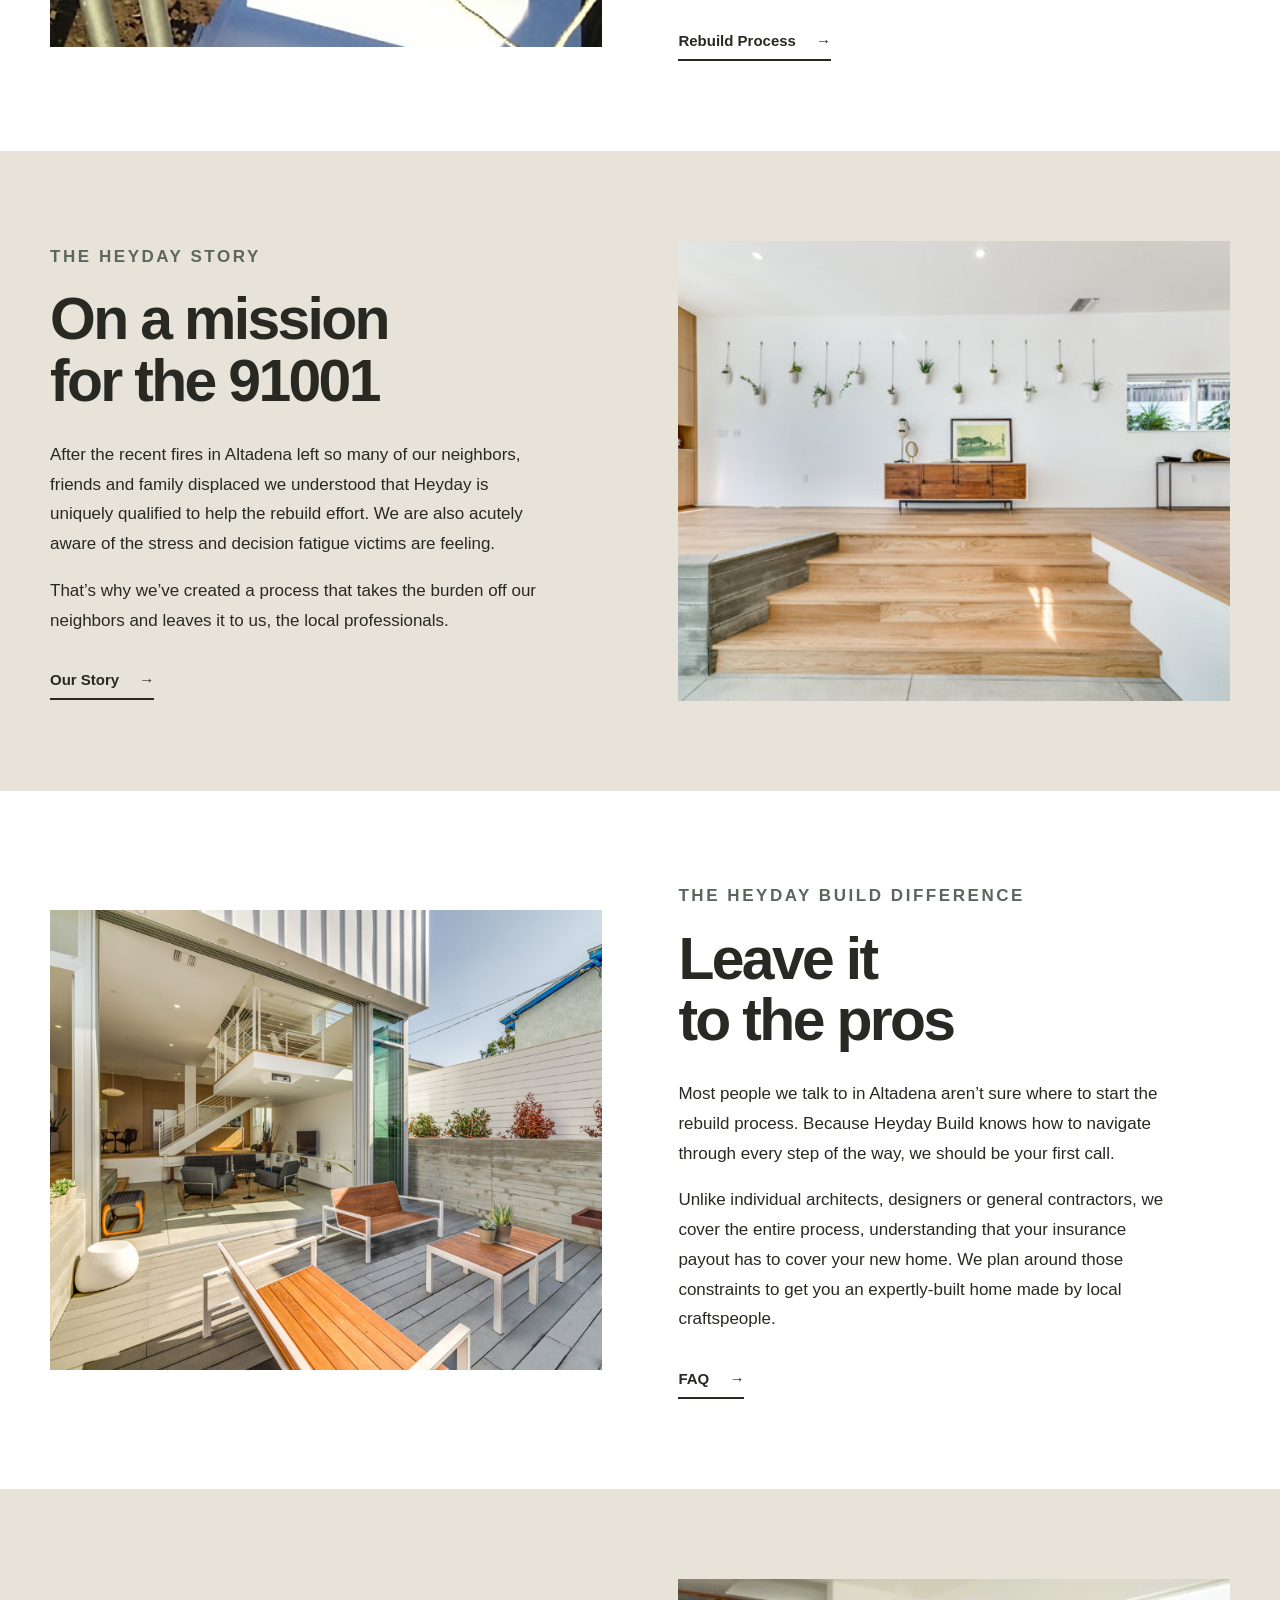
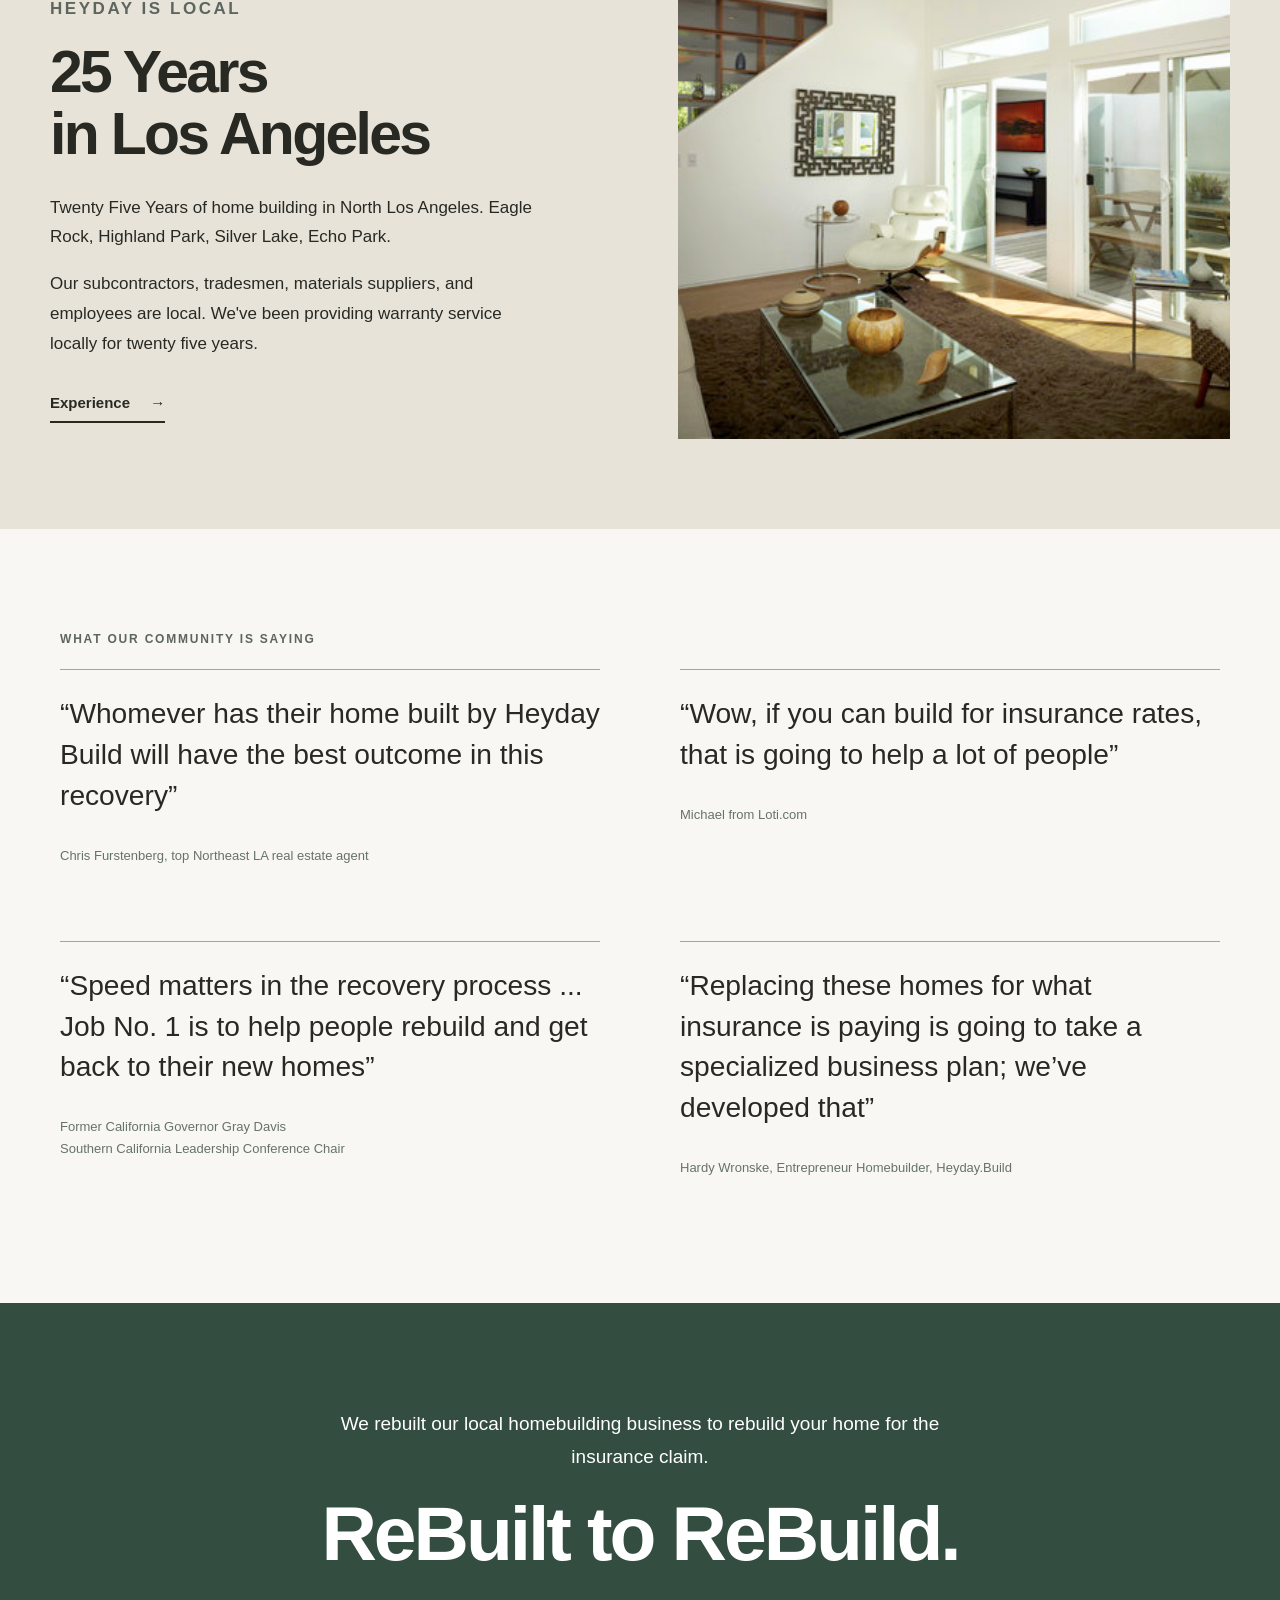
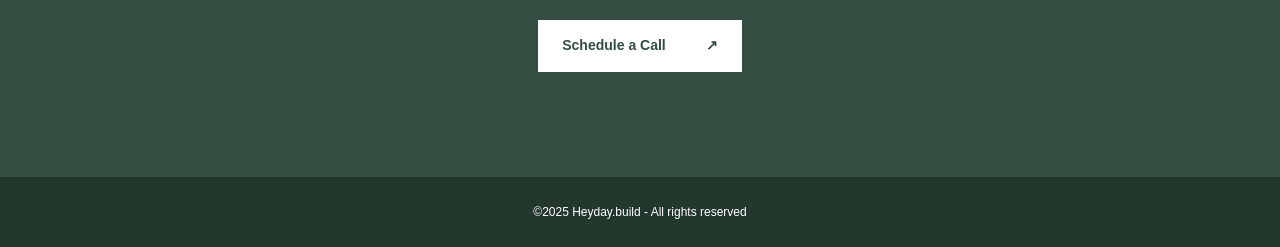
==== commit 1a5a3f25: "Match placeholder banner to supplied cream color" ====
--- a/index.html
+++ b/index.html
@@ -1,6 +1,6 @@
 <!doctype html>
 <html lang="en"><head><meta charset="utf-8"><meta name="viewport" content="width=device-width,initial-scale=1"><title>Home | Local Builder with Insurance Estimating</title><meta name="description" content="HeyDay Build: Built to Rebuild Altadena. From new design to new home, all within your insurance claim."><link rel="stylesheet" href="styles.css"></head><body>
-<header class="site-header"><div style="background:#213457;color:#fff"><div style="max-width:1280px;margin:auto;padding:14px 36px;display:flex;justify-content:space-between;align-items:center;gap:16px;flex-wrap:wrap"><span style="font-size:14px;font-weight:600;line-height:1.5">new website work managed on ChatGPT Proejct / New Website 10-2026</span><a href="/map" style="display:inline-block;margin-left:auto;padding:9px 16px;border:1px solid #fff;border-radius:4px;color:#213457;background:#fff;text-decoration:none;font-size:13px;font-weight:700;line-height:1.4;text-align:center">See Map of Heyday Web Ecosystem</a></div></div><div class="top"><a class="wordmark logo-link" href="/" aria-label="Heyday Build home"><img src="images/heyday-build-logo.svg" alt="Heyday Build" width="540" height="185"></a><button class="menu-toggle" aria-label="Toggle navigation" aria-expanded="false" onclick="let n=document.querySelector('.navlinks');let x=n.classList.toggle('open');this.setAttribute('aria-expanded',x)">MENU <span aria-hidden="true">☰</span></button><nav class="navlinks" aria-label="Main navigation"><a class="active" href="/">HOME</a><a href="who-we-are.html">WHO WE ARE</a><a href="what-we-do.html">WHAT WE DO</a><a href="faq.html">FAQ</a><a href="https://calendly.com/hardy-heyday-build/call-with-hardy" class="nav-cta">SCHEDULE A CALL</a></nav></div></header>
+<header class="site-header"><div style="background:#f1f0ea;color:#213457"><div style="max-width:1280px;margin:auto;padding:14px 36px;display:flex;justify-content:space-between;align-items:center;gap:16px;flex-wrap:wrap"><span style="font-size:14px;font-weight:600;line-height:1.5">new website work managed on ChatGPT Proejct / New Website 10-2026</span><a href="/map" style="display:inline-block;margin-left:auto;padding:9px 16px;border:1px solid #213457;border-radius:4px;color:#213457;background:#fff;text-decoration:none;font-size:13px;font-weight:700;line-height:1.4;text-align:center">See Map of Heyday Web Ecosystem</a></div></div><div class="top"><a class="wordmark logo-link" href="/" aria-label="Heyday Build home"><img src="images/heyday-build-logo.svg" alt="Heyday Build" width="540" height="185"></a><button class="menu-toggle" aria-label="Toggle navigation" aria-expanded="false" onclick="let n=document.querySelector('.navlinks');let x=n.classList.toggle('open');this.setAttribute('aria-expanded',x)">MENU <span aria-hidden="true">☰</span></button><nav class="navlinks" aria-label="Main navigation"><a class="active" href="/">HOME</a><a href="who-we-are.html">WHO WE ARE</a><a href="what-we-do.html">WHAT WE DO</a><a href="faq.html">FAQ</a><a href="https://calendly.com/hardy-heyday-build/call-with-hardy" class="nav-cta">SCHEDULE A CALL</a></nav></div></header>
 <main id="main">
 <section class="intro"><div class="intro-inner"><div class="intro-copy"><p class="overline">HEYDAY BUILD · ALTADENA, CA</p><h1>Built to Rebuild<br><em>Altadena</em></h1><p class="lead">From new design to new home, all within your insurance claim,</p><p>We have the plan to help our neighbors recover from the devastating fires.</p><a class="btn" href="https://calendly.com/hardy-heyday-build/call-with-hardy">Schedule a Call <span aria-hidden="true">↗</span></a></div><div class="intro-image"><img src="images/heyday-family.png" alt="HeyDay Build family at a construction site" fetchpriority="high"></div></div></section>
 <section class="feature feature-white"><div class="feature-inner"><div class="photo"><img src="images/construction-plans.jpg" alt="Building plans laid out at the site" loading="lazy"></div><div class="copy"><p class="overline">THE BLUEPRINT TO REBUILDING</p><h2>From start<br>to finish</h2><p>We’ve pivoted our business as local builders and developed a streamlined plan to help Altadena homeowners rebuild after disaster, ensuring a high-quality new home fully covered by insurance.</p><p>From a free consultation to design, permitting, construction, and warranty support, we handle every step—and we make sure it’s all within what your insurance covers.</p><a class="text-link" href="what-we-do.html">Rebuild Process <span aria-hidden="true">→</span></a></div></div></section>
